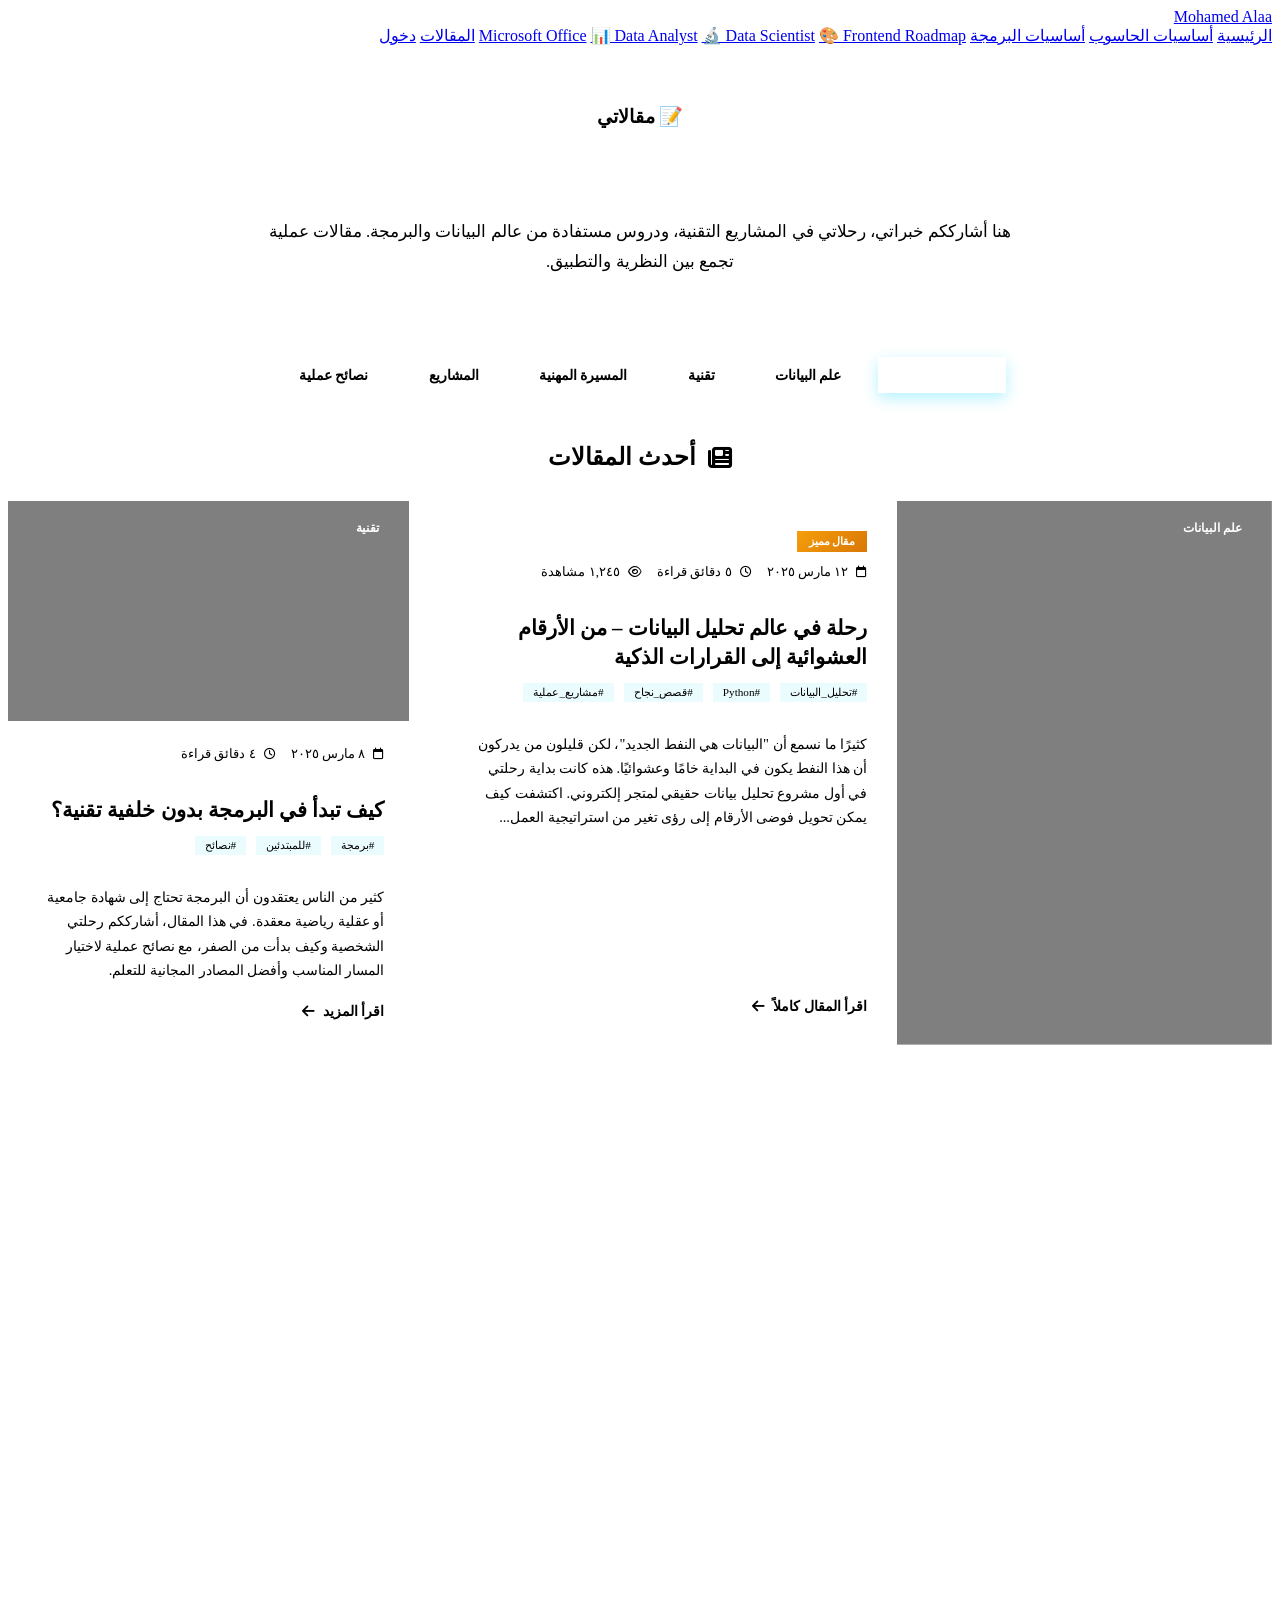
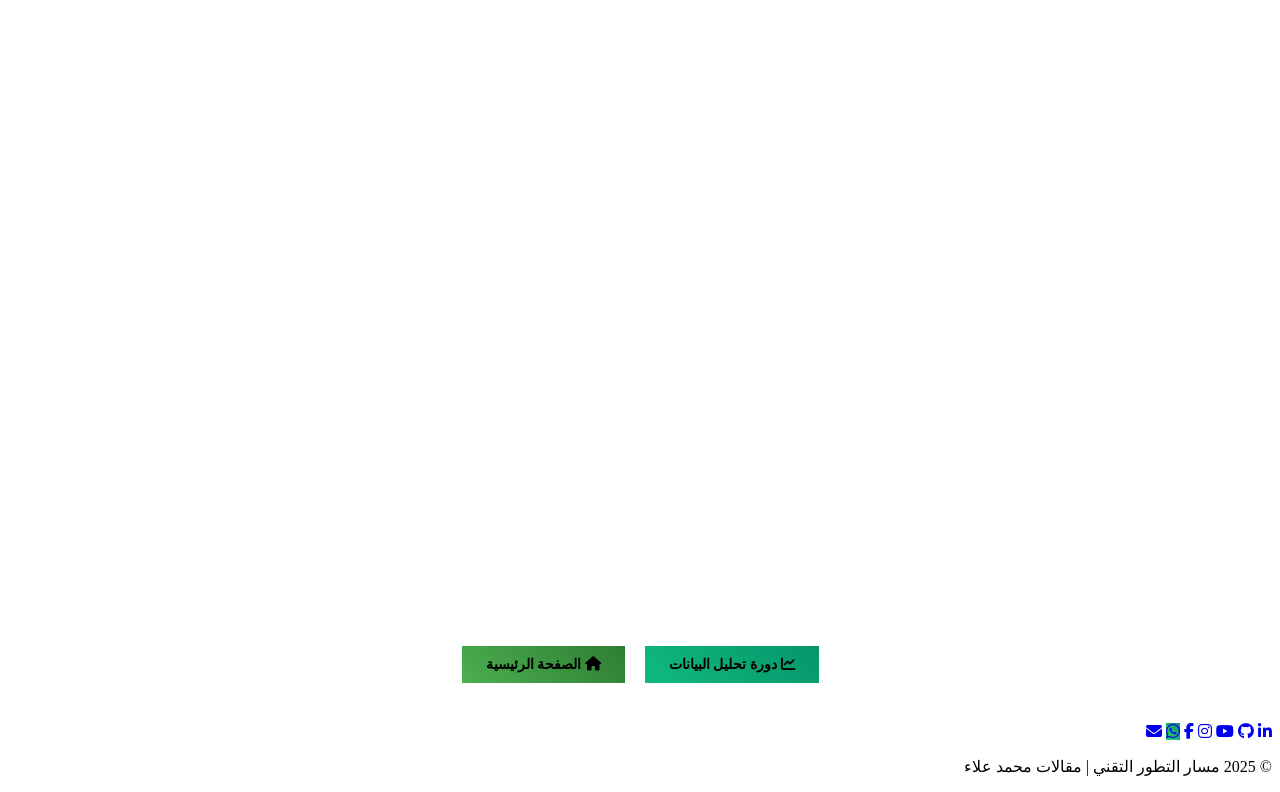
==== blogs.html @ 26d2ffc0 "Add files via upload" ====
<!DOCTYPE html>
<html lang="ar" dir="rtl">
<head>
    <meta charset="UTF-8">
    <meta name="viewport" content="width=device-width, initial-scale=1.0">
    <title>مقالاتي | مسار التطور التقني - محمد علاء</title>
    <link rel="icon" href="icons mohamed.png" type="image/png">
      <link rel="stylesheet" href="global.css">
    <link rel="stylesheet" href="https://cdnjs.cloudflare.com/ajax/libs/font-awesome/6.4.0/css/all.min.css">
    <link rel="stylesheet" href="blogs.css">
    <style>
    </style>
</head>
<body>
    <!-- ===== شريط التنقل الموحد ===== -->
    <nav class="nav-container">
        <div class="nav-content">
            <a href="index.html" class="nav-logo">Mohamed Alaa</a>
            <div class="nav-links">
                <a href="index.html" class="nav-link">الرئيسية</a>
                <a href="Computer_basics.html" class="nav-link">أساسيات الحاسوب</a>
                <a href="programming-basics.html" class="nav-link">أساسيات البرمجة</a>
                <a href="Microsoft_Office.html" class="nav-link">Microsoft Office</a>
                <a href="data-analyst-course.html" class="nav-link">📊 Data Analyst</a>
                <a href="data-scientist-course.html" class="nav-link">🔬 Data Scientist</a>
                <a href="frontend-roadmap.html" class="nav-link">🎨 Frontend Roadmap</a>
                <a href="blogs.html" class="nav-link active">المقالات</a>
                <a href="login.html" class="nav-link">دخول</a>
            </div>
        </div>
    </nav>
    <!-- ===== الحاوية الرئيسية ===== -->
    <div class="container">
        <!-- ===== هيدر الصفحة ===== -->
        <header class="page-header">
            <div class="logo">📝 مقالاتي</div>
            <h1>رحلة في عالم التقنية والبيانات</h1>
            <p class="subtitle">
                هنا أشارككم خبراتي، رحلاتي في المشاريع التقنية، ودروس مستفادة من عالم البيانات والبرمجة.
                مقالات عملية تجمع بين النظرية والتطبيق.
            </p>
        </header>

        <!-- ===== فلتر المقالات ===== -->
        <div class="articles-filter">
            <button class="filter-btn active" data-filter="all">جميع المقالات</button>
            <button class="filter-btn" data-filter="data-science">علم البيانات</button>
            <button class="filter-btn" data-filter="technology">تقنية</button>
            <button class="filter-btn" data-filter="career">المسيرة المهنية</button>
            <button class="filter-btn" data-filter="projects">المشاريع</button>
            <button class="filter-btn" data-filter="tips">نصائح عملية</button>
        </div>

        <!-- ===== قائمة المقالات ===== -->
        <section class="articles-section" id="articles-list">
            <h2 class="section-title">
                <i class="fas fa-newspaper"></i> أحدث المقالات
            </h2>
            
            <div class="articles-grid">
                <!-- المقال 1: مقال مميز -->
                <article class="article-card featured-article" data-category="data-science projects">
                    <div class="article-image" style="background-image: linear-gradient(rgba(0,0,0,0.5), rgba(0,0,0,0.5)), url('https://images.unsplash.com/photo-1551288049-bebda4e38f71?ixlib=rb-1.2.1&auto=format&fit=crop&w=1350&q=80');">
                        <div class="article-category">علم البيانات</div>
                    </div>
                    <div class="featured-content">
                        <span class="featured-badge">مقال مميز</span>
                        <div class="article-meta">
                            <span><i class="far fa-calendar"></i> ١٢ مارس ٢٠٢٥</span>
                            <span><i class="far fa-clock"></i> ٥ دقائق قراءة</span>
                            <span><i class="far fa-eye"></i> ١,٢٤٥ مشاهدة</span>
                        </div>
                        <h3>رحلة في عالم تحليل البيانات – من الأرقام العشوائية إلى القرارات الذكية</h3>
                        <div class="article-tags">
                            <span class="article-tag">#تحليل_البيانات</span>
                            <span class="article-tag">#Python</span>
                            <span class="article-tag">#قصص_نجاح</span>
                            <span class="article-tag">#مشاريع_عملية</span>
                        </div>
                        <p>
                            كثيرًا ما نسمع أن "البيانات هي النفط الجديد"، لكن قليلون من يدركون أن هذا النفط يكون في البداية خامًا وعشوائيًا. هذه كانت بداية رحلتي في أول مشروع تحليل بيانات حقيقي لمتجر إلكتروني. اكتشفت كيف يمكن تحويل فوضى الأرقام إلى رؤى تغير من استراتيجية العمل...
                        </p>
                        <a href="data-scientist-course.html" class="read-more" data-article="data-science">
                            اقرأ المقال كاملاً <i class="fas fa-arrow-left"></i>
                        </a>
                    </div>
                </article>

                <!-- المقال 2 -->
                <article class="article-card" data-category="technology tips">
                    <div class="article-image" style="background-image: linear-gradient(rgba(0,0,0,0.5), rgba(0,0,0,0.5)), url('https://images.unsplash.com/photo-1518709268805-4e9042af2176?ixlib=rb-1.2.1&auto=format&fit=crop&w=1350&q=80');">
                        <div class="article-category">تقنية</div>
                    </div>
                    <div class="article-content">
                        <div class="article-meta">
                            <span><i class="far fa-calendar"></i> ٨ مارس ٢٠٢٥</span>
                            <span><i class="far fa-clock"></i> ٤ دقائق قراءة</span>
                        </div>
                        <h3>كيف تبدأ في البرمجة بدون خلفية تقنية؟</h3>
                        <div class="article-tags">
                            <span class="article-tag">#برمجة</span>
                            <span class="article-tag">#للمبتدئين</span>
                            <span class="article-tag">#نصائح</span>
                        </div>
                        <p>
                            كثير من الناس يعتقدون أن البرمجة تحتاج إلى شهادة جامعية أو عقلية رياضية معقدة. في هذا المقال، أشارككم رحلتي الشخصية وكيف بدأت من الصفر، مع نصائح عملية لاختيار المسار المناسب وأفضل المصادر المجانية للتعلم.
                        </p>
                        <a href="programming-basics.html" class="read-more" data-article="programming">
                            اقرأ المزيد <i class="fas fa-arrow-left"></i>
                        </a>
                    </div>
                </article>

                <!-- المقال 3 -->
                <article class="article-card" data-category="career">
                    <div class="article-image" style="background-image: linear-gradient(rgba(0,0,0,0.5), rgba(0,0,0,0.5)), url('https://images.unsplash.com/photo-1521791136064-7986c2920216?ixlib=rb-1.2.1&auto=format&fit=crop&w=1350&q=80');">
                        <div class="article-category">المسيرة المهنية</div>
                    </div>
                    <div class="article-content">
                        <div class="article-meta">
                            <span><i class="far fa-calendar"></i> ٣ مارس ٢٠٢٥</span>
                            <span><i class="far fa-clock"></i> ٦ دقائق قراءة</span>
                        </div>
                        <h3>أهم ٥ مهارات تقنية مطلوبة في سوق العمل ٢٠٢٥</h3>
                        <div class="article-tags">
                            <span class="article-tag">#سوق_العمل</span>
                            <span class="article-tag">#مهارات</span>
                            <span class="article-tag">#مستقبل_التقنية</span>
                        </div>
                        <p>
                            بناءً على أبحاث سوق العمل وتحليل عروض التوظيف، أقدم لكم أهم المهارات التقنية التي ستكون مطلوبة بشدة في السنوات القادمة، وكيف يمكنك تطويرها بنفسك دون الحاجة إلى دورات مكلفة.
                        </p>
                        <a href="coming-soon.html?course=career" class="read-more" data-article="career">
                            اقرأ المزيد <i class="fas fa-arrow-left"></i>
                        </a>
                    </div>
                </article>

                <!-- المقال 4 -->
                <article class="article-card" data-category="data-science">
                    <div class="article-image" style="background-image: linear-gradient(rgba(0,0,0,0.5), rgba(0,0,0,0.5)), url('https://images.unsplash.com/photo-1551288049-bebda4e38f71?ixlib=rb-1.2.1&auto=format&fit=crop&w=1350&q=80');">
                        <div class="article-category">علم البيانات</div>
                    </div>
                    <div class="article-content">
                        <div class="article-meta">
                            <span><i class="far fa-calendar"></i> ٢٥ فبراير ٢٠٢٥</span>
                            <span><i class="far fa-clock"></i> ٧ دقائق قراءة</span>
                        </div>
                        <h3>Excel vs Python: أيهما تتعلم أولاً لتحليل البيانات؟</h3>
                        <div class="article-tags">
                            <span class="article-tag">#Excel</span>
                            <span class="article-tag">#Python</span>
                            <span class="article-tag">#مقارنة</span>
                        </div>
                        <p>
                            مقارنة مفصلة بين أداتي تحليل البيانات الأشهر، مع إجابات عملية على أسئلة مثل: متى تستخدم Excel ومتى تنتقل إلى Python؟ وما هي مزايا وعيوب كل أداة بالنسبة للمبتدئين والمحترفين؟
                        </p>
                        <a href="data-analyst-course.html" class="read-more" data-article="excel-python">
                            اقرأ المزيد <i class="fas fa-arrow-left"></i>
                        </a>
                    </div>
                </article>

                <!-- المقال 5 -->
                <article class="article-card" data-category="projects">
                    <div class="article-image" style="background-image: linear-gradient(rgba(0,0,0,0.5), rgba(0,0,0,0.5)), url('https://images.unsplash.com/photo-1460925895917-afdab827c52f?ixlib=rb-1.2.1&auto=format&fit=crop&w=1350&q=80');">
                        <div class="article-category">المشاريع</div>
                    </div>
                    <div class="article-content">
                        <div class="article-meta">
                            <span><i class="far fa-calendar"></i> ١٨ فبراير ٢٠٢٥</span>
                            <span><i class="far fa-clock"></i> ٨ دقائق قراءة</span>
                        </div>
                        <h3>كيف بنيت أول موقع لي من الصفر: التحديات والدروس</h3>
                        <div class="article-tags">
                            <span class="article-tag">#تطوير_الويب</span>
                            <span class="article-tag">#HTML_CSS</span>
                            <span class="article-tag">#تجربة_شخصية</span>
                        </div>
                        <p>
                            قصة مفصلة عن رحلة بناء موقع "مسار التطور التقني"، التحديات التي واجهتها، الأخطاء التي ارتكبتها، والدروس القيمة التي تعلمتها والتي يمكن أن تفيد أي شخص يبدأ في مجال تطوير الويب.
                        </p>
                        <a href="Computer_basics.html" class="read-more" data-article="website-project">
                            اقرأ المزيد <i class="fas fa-arrow-left"></i>
                        </a>
                    </div>
                </article>

                <!-- المقال 6 -->
                <article class="article-card" data-category="tips">
                    <div class="article-image" style="background-image: linear-gradient(rgba(0,0,0,0.5), rgba(0,0,0,0.5)), url('https://images.unsplash.com/photo-1542744095-fcf48d80b0fd?ixlib=rb-1.2.1&auto=format&fit=crop&w=1350&q=80');">
                        <div class="article-category">نصائح عملية</div>
                    </div>
                    <div class="article-content">
                        <div class="article-meta">
                            <span><i class="far fa-calendar"></i> ١٠ فبراير ٢٠٢٥</span>
                            <span><i class="far fa-clock"></i> ٣ دقائق قراءة</span>
                        </div>
                        <h3>١٠ أدوات مجانية يحتاجها كل متعلم تقني</h3>
                        <div class="article-tags">
                            <span class="article-tag">#أدوات</span>
                            <span class="article-tag">#مجانية</span>
                            <span class="article-tag">#إنتاجية</span>
                        </div>
                        <p>
                            قائمة بأهم الأدوات المجانية التي استخدمها شخصيًا في عملي اليومي، من أدوات البرمجة إلى أدوات الإنتاجية والتصميم، مع شرح مبسط لكيفية استخدام كل أداة.
                        </p>
                        <a href="coming-soon.html?course=tools" class="read-more" data-article="tools">
                            اقرأ المزيد <i class="fas fa-arrow-left"></i>
                        </a>
                    </div>
                </article>
            </div>
        </section>

        <!-- ===== تفاصيل المقال المختار ===== -->
        <section id="article-details" class="articles-section" style="display: none;">
            <h2 class="section-title">
                <i class="fas fa-file-alt"></i> تفاصيل المقال
            </h2>
            
            <div class="article-detail-content" id="article-content">
                <!-- يتم تحميل محتوى المقال هنا ديناميكياً -->
            </div>
            
            <div style="text-align: center; margin-top: 40px;">
                <button id="back-to-articles" class="filter-btn" style="padding: 12px 30px;">
                    <i class="fas fa-arrow-right"></i> العودة إلى قائمة المقالات
                </button>
            </div>
        </section>

        <!-- ===== روابط التنقل ===== -->
        <div style="display: flex; justify-content: center; gap: 20px; flex-wrap: wrap; margin: 40px 0;">
            <a href="data-analyst-course.html" class="filter-btn" style="text-decoration: none; text-align: center; background: linear-gradient(45deg, #10b981, #059669);">
                <i class="fas fa-chart-line"></i> دورة تحليل البيانات
            </a>
            <a href="index.html" class="filter-btn" style="text-decoration: none; text-align: center; background: linear-gradient(45deg, #4caf50, #2e7d32);">
                <i class="fas fa-home"></i> الصفحة الرئيسية
            </a>
        </div>
    </div>

    <!-- ===== الفوتر ===== -->
    <footer id="contact">
        <div class="social-icons">
            <a href="https://www.linkedin.com/in/mohamed-ala-a-2b333533a" class="social-icon" target="_blank"><i class="fab fa-linkedin-in"></i></a>
            <a href="https://github.com/muham-ed/skills-github-pages" class="social-icon" target="_blank"><i class="fab fa-github"></i></a>
            <a href="https://www.youtube.com/channel/UCS5vFLuP5h1NTgvHiM2oJHQ" class="social-icon" target="_blank"><i class="fab fa-youtube"></i></a>
            <a href="https://www.instagram.com/mohmedalaaaldin/?" class="social-icon" target="_blank"><i class="fab fa-instagram"></i></a>
            <a href="https://www.facebook.com/profile.php?id=61550839582471&locale=ar_AR" class="social-icon" target="_blank"><i class="fab fa-facebook-f"></i></a>
            <a href="https://wa.me/201060828627" class="social-icon" target="_blank" style="background: linear-gradient(45deg, #25D366, #128C7E);"><i class="fab fa-whatsapp"></i></a>
            <a href="mailto:mohamedalaaaldinabotasa@gmail.com" class="social-icon"><i class="fas fa-envelope"></i></a>
        </div>
        <p class="copyright">© 2025 مسار التطور التقني | مقالات محمد علاء</p>
    </footer>

    <!-- ===== جافاسكريبت ===== -->
    <script>
        document.addEventListener('DOMContentLoaded', function() {
            // ===== فلترة المقالات =====
            const filterBtns = document.querySelectorAll('.filter-btn');
            const articleCards = document.querySelectorAll('.article-card');
            
            filterBtns.forEach(btn => {
                btn.addEventListener('click', function() {
                    // إزالة النشاط من جميع الأزرار
                    filterBtns.forEach(b => b.classList.remove('active'));
                    
                    // إضافة النشاط للزر المضغوط
                    this.classList.add('active');
                    
                    const filter = this.getAttribute('data-filter');
                    
                    // عرض/إخفاء المقالات بناءً على الفلتر
                    articleCards.forEach(card => {
                        const categories = card.getAttribute('data-category').split(' ');
                        
                        if (filter === 'all' || categories.some(cat => cat.includes(filter))) {
                            card.style.display = 'flex';
                            setTimeout(() => {
                                card.style.opacity = '1';
                                card.style.transform = 'translateY(0)';
                            }, 10);
                        } else {
                            card.style.opacity = '0';
                            card.style.transform = 'translateY(20px)';
                            setTimeout(() => {
                                card.style.display = 'none';
                            }, 300);
                        }
                    });
                });
            });
            
            // ===== عرض تفاصيل المقال =====
            const readMoreLinks = document.querySelectorAll('.read-more');
            const articlesSection = document.getElementById('articles-list');
            const articleDetailsSection = document.getElementById('article-details');
            const backToArticlesBtn = document.getElementById('back-to-articles');
            const articleContent = document.getElementById('article-content');
            
            // محتوى المقالات
            const articlesData = {
                'data-science': {
                    title: 'رحلة في عالم تحليل البيانات – من الأرقام العشوائية إلى القرارات الذكية',
                    date: '١٢ مارس ٢٠٢٥',
                    readTime: '٥ دقائق قراءة',
                    views: '١,٢٤٥ مشاهدة',
                    category: 'علم البيانات',
                    tags: ['#تحليل_البيانات', '#Python', '#قصص_نجاح', '#مشاريع_عملية'],
                    content: `
                        <div class="article-detail-header">
                            <div>
                                <h2 class="article-detail-title">رحلة في عالم تحليل البيانات – من الأرقام العشوائية إلى القرارات الذكية</h2>
                                <div class="article-detail-meta">
                                    <span><i class="far fa-calendar"></i> ١٢ مارس ٢٠٢٥</span>
                                    <span><i class="far fa-clock"></i> ٥ دقائق قراءة</span>
                                    <span><i class="far fa-eye"></i> ١,٢٤٥ مشاهدة</span>
                                </div>
                            </div>
                            <span class="article-detail-category">علم البيانات</span>
                        </div>
                        
                        <div class="article-detail-body">
                            <h3>📊 من الفوضى إلى النظام: رحلتي في اكتشاف أسرار البيانات</h3>
                            <p>
                                كثيرًا ما نسمع أن "البيانات هي النفط الجديد"، لكن قليلون من يدركون أن هذا النفط يكون في البداية خامًا وعشوائيًا، ينتظر من يحوله إلى وقود للقرارات الذكية. هذه كانت بداية رحلتي في أول مشروع تحليل بيانات حقيقي.
                            </p>
                            <p>
                                واجهت مجموعة بيانات ضخمة عن أنماط التسوق لمتجر إلكتروني - كانت تبدو كفوضى من الأرقام والتواريخ والرموز. لكنني آمنت بأن وراء كل رقم قصة، ووراء كل عمود إحصائي قرار يمكن أن يغير مسار عمل.
                            </p>
                            
                            <h3>🔍 التحليل العملي: خطوة بخطوة</h3>
                            <p>
                                اتبعت منهجية علم البيانات المنظمة:
                            </p>
                            <ul>
                                <li><strong>تنظيف البيانات:</strong> قضيت ساعات في إزالة التناقضات وتصحيح الأخطاء</li>
                                <li><strong>الاستكشاف:</strong> باستخدام Python وJupyter Notebook، بحثت عن العلاقات المخفية</li>
                                <li><strong>التصور:</strong> حولت الأرقام إلى رسوم بيانية تكشف الأنماط</li>
                                <li><strong>الاستخلاص:</strong> اكتشفت رؤى قيمة مثل تأثير توقيت الشراء على قيمة السلة</li>
                            </ul>
                            
                            <div style="margin: 30px 0; padding: 25px; background: linear-gradient(135deg, rgba(67, 97, 238, 0.1), rgba(58, 12, 163, 0.1)); border-radius: 10px; border-right: 4px solid #4361ee;">
                                <h4 style="color: #4cc9f0; margin-bottom: 15px;">💡 اكتشاف رئيسي:</h4>
                                <p style="font-size: 1.2rem; font-style: italic;">
                                    العملاء الذين يشترون في الصباح الباكر ينفقون 30% أكثر من أولئك الذين يشترون في أوقات أخرى!
                                </p>
                            </div>
                            
                            <h3>💡 التحول الحقيقي: من التحليل إلى التطبيق</h3>
                            <p>
                                لم يكن الإنجاز في التحليل التقني فقط، بل في تحويل البصائر إلى قرارات:
                            </p>
                            <div style="display: grid; grid-template-columns: repeat(auto-fit, minmax(250px, 1fr)); gap: 20px; margin: 20px 0;">
                                <div style="background: rgba(255,255,255,0.05); padding: 20px; border-radius: 10px;">
                                    <h4>🕒 تحسين التوقيت</h4>
                                    <p>تغيير ساعات العروض لتصبح في الصباح الباكر</p>
                                </div>
                                <div style="background: rgba(255,255,255,0.05); padding: 20px; border-radius: 10px;">
                                    <h4>🎁 تحسين العروض</h4>
                                    <p>تجميع المنتجات التي تُشترى معًا في عروض مشتركة</p>
                                </div>
                                <div style="background: rgba(255,255,255,0.05); padding: 20px; border-radius: 10px;">
                                    <h4>👥 تخصيص الخدمات</h4>
                                    <p>تصميم برامج ولاء مخصصة لفئات معينة من العملاء</p>
                                </div>
                            </div>
                            
                            <h3>🎯 الدرس المستفاد</h3>
                            <p>
                                هذا المشروع علمني أن مهارة تحليل البيانات ليست مجرد برمجة أو إحصاء، بل هي <strong>فن تحويل الفوضى إلى نظام، والأرقام إلى قصص، والمعلومات إلى حكمة</strong>. إنها الجسر الذي يربط بين عالم البيانات الصماء وعالم القرارات الذكية.
                            </p>
                        </div>
                    `
                },
                
                'programming': {
                    title: 'كيف تبدأ في البرمجة بدون خلفية تقنية؟',
                    date: '٨ مارس ٢٠٢٥',
                    readTime: '٤ دقائق قراءة',
                    category: 'تقنية',
                    tags: ['#برمجة', '#للمبتدئين', '#نصائح'],
                    content: `
                        <div class="article-detail-header">
                            <div>
                                <h2 class="article-detail-title">كيف تبدأ في البرمجة بدون خلفية تقنية؟</h2>
                                <div class="article-detail-meta">
                                    <span><i class="far fa-calendar"></i> ٨ مارس ٢٠٢٥</span>
                                    <span><i class="far fa-clock"></i> ٤ دقائق قراءة</span>
                                </div>
                            </div>
                            <span class="article-detail-category">تقنية</span>
                        </div>
                        
                        <div class="article-detail-body">
                            <p>كنت مثلك تماماً، أظن أن البرمجة تحتاج إلى عقل رياضي معقد أو شهادة جامعية في علوم الحاسوب. لكن الحقيقة مختلفة تماماً!</p>
                            
                            <h3>🚀 رحلتي الشخصية</h3>
                            <p>بدأت رحلتي في البرمجة من الصفر المطلق. لم أكن أعرف شيئاً عن الأكواد أو الخوارزميات. كل ما كان لدي هو فضول شديد ورغبة في تعلم شيء جديد.</p>
                            
                            <h3>📚 الخطوات العملية للبداية</h3>
                            <ol>
                                <li><strong>اختر لغة برمجة سهلة:</strong> أنصح دائماً بـPython كبداية، لأنها بسيطة وقريبة من اللغة الإنجليزية.</li>
                                <li><strong>ابدأ بمشاريع صغيرة:</strong> لا تحاول بناء تطبيق كامل من اليوم الأول. ابدأ ببرنامج بسيط مثل آلة حاسبة.</li>
                                <li><strong>استخدم المصادر المجانية:</strong> هناك كنوز مجانية على YouTube ومواقع مثل freeCodeCamp.</li>
                                <li><strong>مارس يومياً:</strong> حتى لو لمدة 30 دقيقة فقط، الممارسة اليومية هي سر التقدم.</li>
                                <li><strong>لا تخاف من الأخطاء:</strong> الأخطاء جزء من التعلم، كل مبرمج محترف كان يوماً ما مبتدئاً يرتكب أخطاء.</li>
                            </ol>
                            
                            <h3>💡 نصائح ذهبية للمبتدئين</h3>
                            <ul>
                                <li>لا تقارن نفسك بالمبرمجين المحترفين</li>
                                <li>ركز على تعلم أساسيات البرمجة قبل التعمق في التقنيات المتقدمة</li>
                                <li>انضم لمجتمعات المبرمجين على Discord أو Reddit</li>
                                <li>حاول أن تعيد كتابة الأكواد التي تراها بدلاً من نسخها فقط</li>
                            </ul>
                            
                            <p>تذكر: كل مبرمج عظيم بدأ من حيث أنت الآن. المهم هو البداية والاستمرار.</p>
                        </div>
                    `
                },
                
                'career': {
                    title: 'أهم ٥ مهارات تقنية مطلوبة في سوق العمل ٢٠٢٥',
                    date: '٣ مارس ٢٠٢٥',
                    readTime: '٦ دقائق قراءة',
                    category: 'المسيرة المهنية',
                    tags: ['#سوق_العمل', '#مهارات', '#مستقبل_التقنية'],
                    content: `
                        <div class="article-detail-header">
                            <div>
                                <h2 class="article-detail-title">أهم ٥ مهارات تقنية مطلوبة في سوق العمل ٢٠٢٥</h2>
                                <div class="article-detail-meta">
                                    <span><i class="far fa-calendar"></i> ٣ مارس ٢٠٢٥</span>
                                    <span><i class="far fa-clock"></i> ٦ دقائق قراءة</span>
                                </div>
                            </div>
                            <span class="article-detail-category">المسيرة المهنية</span>
                        </div>
                        
                        <div class="article-detail-body">
                            <p>بناءً على أبحاث سوق العمل وتحليل المئات من عروض التوظيف، إليك أهم المهارات التقنية التي ستكون مطلوبة بشدة في السنوات القادمة:</p>
                            
                            <h3>1. تحليل البيانات (Data Analysis)</h3>
                            <p>لم تعد الشركات تبحث فقط عن أشخاص يجيدون جمع البيانات، بل عن من يستطيع تحويل هذه البيانات إلى رؤى قابلة للتنفيذ. المهارات المطلوبة:</p>
                            <ul>
                                <li>إجادة Excel المتقدم (Pivot Tables, Power Query)</li>
                                <li>المعرفة الأساسية بـPython أو R</li>
                                <li>أدوات التصور مثل Power BI أو Tableau</li>
                            </ul>
                            
                            <h3>2. الذكاء الاصطناعي وتعلم الآلة</h3>
                            <p>أصبح الذكاء الاصطناعي جزءاً أساسياً من كل الصناعات. حتى لو لم تكن متخصصاً، المعرفة الأساسية أصبحت ضرورية.</p>
                            
                            <h3>3. الأمن السيبراني</h3>
                            <p>مع زيادة الهجمات الإلكترونية، أصبحت حماية البيانات أولوية قصوى للشركات.</p>
                            
                            <h3>4. تطوير تطبيقات الويب والجوال</h3>
                            <p>لا تزال مهارات التطوير مطلوبة بشدة، خاصة مع انتشار تطبيقات SaaS.</p>
                            
                            <h3>5. إدارة المشاريع التقنية (Agile & Scrum)</h3>
                            <p>القدرة على إدارة المشاريع التقنية أصبحت مهارة مطلوبة حتى للمطورين أنفسهم.</p>
                            
                            <h3>🎯 كيف تطور هذه المهارات مجاناً؟</h3>
                            <p>لا تحتاج إلى دورات مكلفة، كل هذه المهارات يمكن تعلمها مجاناً من خلال:</p>
                            <ul>
                                <li>دورات Google المجانية على Coursera</li>
                                <li>قنوات YouTube المتخصصة</li>
                                <li>منصات مثل freeCodeCamp وCodecademy</li>
                                <li>المشاريع العملية والتطوع في مشاريع مفتوحة المصدر</li>
                            </ul>
                        </div>
                    `
                },
                
                'excel-python': {
                    title: 'Excel vs Python: أيهما تتعلم أولاً لتحليل البيانات؟',
                    date: '٢٥ فبراير ٢٠٢٥',
                    readTime: '٧ دقائق قراءة',
                    category: 'علم البيانات',
                    tags: ['#Excel', '#Python', '#مقارنة'],
                    content: `
                        <div class="article-detail-header">
                            <div>
                                <h2 class="article-detail-title">Excel vs Python: أيهما تتعلم أولاً لتحليل البيانات؟</h2>
                                <div class="article-detail-meta">
                                    <span><i class="far fa-calendar"></i> ٢٥ فبراير ٢٠٢٥</span>
                                    <span><i class="far fa-clock"></i> ٧ دقائق قراءة</span>
                                </div>
                            </div>
                            <span class="article-detail-category">علم البيانات</span>
                        </div>
                        
                        <div class="article-detail-body">
                            <p>هذا السؤال من أكثر الأسئلة التي تصلني: هل أبدأ بـExcel أم أتخطاه وأذهب مباشرة إلى Python؟</p>
                            
                            <h3>📊 متى تستخدم Excel؟</h3>
                            <p>Excel مثالي عندما:</p>
                            <ul>
                                <li>بياناتك صغيرة إلى متوسطة الحجم (أقل من مليون صف)</li>
                                <li>تحتاج إلى نتائج سريعة وتصورات فورية</li>
                                <li>تعمل في بيئة عمل تستخدم Excel كأداة أساسية</li>
                                <li>لا تحتاج إلى أتمتة مهام متكررة معقدة</li>
                            </ul>
                            
                            <h3>🐍 متى تنتقل إلى Python؟</h3>
                            <p>Python تصبح ضرورية عندما:</p>
                            <ul>
                                <li>بياناتك كبيرة جداً (ملايين الصفوف)</li>
                                <li>تحتاج إلى أتمتة عمليات متكررة</li>
                                <li>تريد بناء نماذج تعلم آلي متقدمة</li>
                                <li>تعمل مع بيانات غير منظمة (نصوص، صور، إلخ)</li>
                            </ul>
                            
                            <h3>🚀 توصيتي الشخصية</h3>
                            <p>ابدأ بـExcel حتى تتقن:</p>
                            <ol>
                                <li>الصيغ الأساسية والمتقدمة</li>
                                <li>Pivot Tables وPower Query</li>
                                <li>تصور البيانات باستخدام Charts</li>
                            </ol>
                            
                            <p>ثم انتقل إلى Python لـ:</p>
                            <ol>
                                <li>أتمتة التقارير اليومية</li>
                                <li>تحليل البيانات الضخمة</li>
                                <li>بناء نماذج تنبؤية</li>
                            </ol>
                            
                            <p>تذكر: Excel وPython ليسا بديلين عن بعضهما، بل مكملين. المحلل المحترف يجيد استخدام كليهما حسب المهمة.</p>
                        </div>
                    `
                },
                
                'website-project': {
                    title: 'كيف بنيت أول موقع لي من الصفر: التحديات والدروس',
                    date: '١٨ فبراير ٢٠٢٥',
                    readTime: '٨ دقائق قراءة',
                    category: 'المشاريع',
                    tags: ['#تطوير_الويب', '#HTML_CSS', '#تجربة_شخصية'],
                    content: `
                        <div class="article-detail-header">
                            <div>
                                <h2 class="article-detail-title">كيف بنيت أول موقع لي من الصفر: التحديات والدروس</h2>
                                <div class="article-detail-meta">
                                    <span><i class="far fa-calendar"></i> ١٨ فبراير ٢٠٢٥</span>
                                    <span><i class="far fa-clock"></i> ٨ دقائق قراءة</span>
                                </div>
                            </div>
                            <span class="article-detail-category">المشاريع</span>
                        </div>
                        
                        <div class="article-detail-body">
                            <p>قبل عام، لم أكن أعرف شيئاً عن تطوير الويب. اليوم، لدي موقع متكامل (مسار التطور التقني) بنيته من الصفر. هذه قصة الرحلة:</p>
                            
                            <h3>🎯 لماذا قررت بناء موقع؟</h3>
                            <p>كنت أريد مكاناً أشارك فيه معرفتي مع الآخرين، وأمارس ما أتعلمه بشكل عملي. لم أجد طريقة أفضل من بناء موقعي الخاص.</p>
                            
                            <h3>🚧 التحديات التي واجهتها</h3>
                            <ol>
                                <li><strong>الارتباك في البداية:</strong> كنت أعرف HTML وCSS نظرياً، لكن تطبيقها كان تحدياً مختلفاً.</li>
                                <li><strong>التصميم المتجاوب:</strong> جعل الموقع يعمل بشكل جيد على جميع الشاشات كان أصعب مما توقعت.</li>
                                <li><strong>التنظيم:</strong> مع زيادة صفحات الموقع، أصبح تنظيم الملفات والأكواد فوضوي.</li>
                                <li><strong>الأداء:</strong> كيف أجعل الموقع سريعاً مع كل هذه الصور والتأثيرات؟</li>
                            </ol>
                            
                            <h3>💡 الدروس المستفادة</h3>
                            <ul>
                                <li><strong>ابدأ بسيطاً:</strong> لا تحاول بناء موقع كامل من اليوم الأول.</li>
                                <li><strong>تعلم أثناء العمل:</strong> أفضل طريقة للتعلم هي حل مشاكل حقيقية.</li>
                                <li><strong>استخدم GitHub:</strong> حفظ نسخ احتياطية من المشروع أنقذني مرات عديدة.</li>
                                <li><strong>اطلب المساعدة:</strong> مجتمعات المطورين على Discord كانت كنزاً.</li>
                                <li><strong>اختبر باستمرار:</strong> اختبر موقعك على أجهزة مختلفة قبل النشر.</li>
                            </ul>
                            
                            <h3>🎉 النتيجة</h3>
                            <p>بعد 3 أشهر من العمل (بمعدل ساعة يومياً)، كان لدي موقع يعمل بكفاءة. الأهم من ذلك، أنني اكتسبت ثقة في قدراتي كمطور ويب.</p>
                            
                            <p>إذا كنت تفكر في بناء موقعك الخاص، نصيحتي: <strong>ابدأ الآن</strong>. لن يكون مثالي، لكنك ستتعلم أكثر مما تتخيل.</p>
                        </div>
                    `
                },
                
                'tools': {
                    title: '١٠ أدوات مجانية يحتاجها كل متعلم تقني',
                    date: '١٠ فبراير ٢٠٢٥',
                    readTime: '٣ دقائق قراءة',
                    category: 'نصائح عملية',
                    tags: ['#أدوات', '#مجانية', '#إنتاجية'],
                    content: `
                        <div class="article-detail-header">
                            <div>
                                <h2 class="article-detail-title">١٠ أدوات مجانية يحتاجها كل متعلم تقني</h2>
                                <div class="article-detail-meta">
                                    <span><i class="far fa-calendar"></i> ١٠ فبراير ٢٠٢٥</span>
                                    <span><i class="far fa-clock"></i> ٣ دقائق قراءة</span>
                                </div>
                            </div>
                            <span class="article-detail-category">نصائح عملية</span>
                        </div>
                        
                        <div class="article-detail-body">
                            <p>هذه الأدوات المجانية ساعدتني شخصياً في رحلتي التعليمية، وأستخدمها يومياً:</p>
                            
                            <h3>1. Visual Studio Code</h3>
                            <p>محرر الأكواد الأقوى والأكثر مرونة. يحتوي على آلاف الإضافات المجانية.</p>
                            
                            <h3>2. GitHub</h3>
                            <p>ليس فقط لحفظ الأكواد، بل للمشاركة والتعلم من مشاريع الآخرين.</p>
                            
                            <h3>3. Canva</h3>
                            <p>لتصميم صور المنشورات والعروض التقديمية بدون خبرة في التصميم.</p>
                            
                            <h3>4. Notion</h3>
                            <p>لتنظيم الملاحظات والمشاريع والمهام. بديل ممتاز للدفاتر الورقية.</p>
                            
                            <h3>5. OBS Studio</h3>
                            <p>لتسجيل الشاشة وإنشاء محتوى فيديو تعليمي.</p>
                            
                            <h3>6. Google Colab</h3>
                            <p>لتشغيل كود Python في السحابة بدون تثبيت أي شيء على جهازك.</p>
                            
                            <h3>7. Figma</h3>
                            <p>لتصميم واجهات المواقع والتطبيقات (يحتوي على نسخة مجانية ممتازة).</p>
                            
                            <h3>8. Postman</h3>
                            <p>لاختبار APIs والتعرف على كيفية عمل تطبيقات الويب.</p>
                            
                            <h3>9. draw.io</h3>
                            <p>لرسم المخططات الانسيابية والهندسية.</p>
                            
                            <h3>10. ChatGPT</h3>
                            <p>ليس فقط للردود النصية، بل لشرح المفاهيم التقنية وإصلاح الأخطاء.</p>
                            
                            <h3>💡 كيف تستفيد من هذه الأدوات؟</h3>
                            <p>لا تحاول تعلم كل الأدوات مرة واحدة. اختر أداة واحدة، استخدمها لمدة أسبوع، ثم انتقل إلى التالية. الأهم هو كيفية دمج هذه الأدوات في سير عملك اليومي.</p>
                        </div>
                    `
                }
            };
            
            readMoreLinks.forEach(link => {
                link.addEventListener('click', function(e) {
                    e.preventDefault();
                    
                    const articleId = this.getAttribute('data-article');
                    
                    if (articleId && articlesData[articleId]) {
                        // إخفاء قائمة المقالات وإظهار تفاصيل المقال
                        articlesSection.style.display = 'none';
                        articleDetailsSection.style.display = 'block';
                        
                        // تحميل محتوى المقال
                        const article = articlesData[articleId];
                        articleContent.innerHTML = article.content;
                        
                        // التمرير إلى أعلى الصفحة
                        window.scrollTo({
                            top: 0,
                            behavior: 'smooth'
                        });
                    } else {
                        // إذا لم يكن هناك محتوى
                        articlesSection.style.display = 'none';
                        articleDetailsSection.style.display = 'block';
                        articleContent.innerHTML = `
                            <div style="text-align: center; padding: 50px;">
                                <h2 style="color: #4cc9f0; margin-bottom: 20px;">المقال قيد الإعداد</h2>
                                <p style="color: #e0e1dd; line-height: 1.8; margin-bottom: 20px;">
                                    نحن نعمل على إعداد المحتوى الكامل لهذا المقال، يرجى زيارة الموقع لاحقاً.
                                </p>
                                <button onclick="goBackToList()" class="filter-btn" style="margin-top: 20px;">
                                    <i class="fas fa-arrow-right"></i> العودة إلى القائمة
                                </button>
                            </div>
                        `;
                        
                        window.scrollTo({
                            top: 0,
                            behavior: 'smooth'
                        });
                    }
                });
            });
            
            // العودة إلى قائمة المقالات
            backToArticlesBtn.addEventListener('click', function() {
                articlesSection.style.display = 'block';
                articleDetailsSection.style.display = 'none';
                
                // التمرير إلى قسم المقالات
                window.scrollTo({
                    top: articlesSection.offsetTop - 80,
                    behavior: 'smooth'
                });
            });
            
            // دالة للعودة للقائمة (للمحتوى الافتراضي)
            window.goBackToList = function() {
                articlesSection.style.display = 'block';
                articleDetailsSection.style.display = 'none';
                
                window.scrollTo({
                    top: articlesSection.offsetTop - 80,
                    behavior: 'smooth'
                });
            };
            
            // تأثيرات الظهور عند التمرير
            const observerOptions = {
                threshold: 0.1,
                rootMargin: '0px 0px -50px 0px'
            };
            
            const observer = new IntersectionObserver((entries) => {
                entries.forEach(entry => {
                    if (entry.isIntersecting) {
                        entry.target.style.opacity = '1';
                        entry.target.style.transform = 'translateY(0)';
                    }
                });
            }, observerOptions);
            
            // تطبيق التأثيرات على البطاقات
            articleCards.forEach(card => {
                observer.observe(card);
            });
        });
        
        // دالة لمشاركة المقال
        function shareArticle(platform) {
            const url = window.location.href;
            const title = document.title;
            const text = 'اقرأ هذا المقال المميز على موقع مسار التطور التقني';
            
            let shareUrl = '';
            
            switch(platform) {
                case 'twitter':
                    shareUrl = `https://twitter.com/intent/tweet?text=${encodeURIComponent(text)}&url=${encodeURIComponent(url)}`;
                    break;
                case 'facebook':
                    shareUrl = `https://www.facebook.com/sharer/sharer.php?u=${encodeURIComponent(url)}`;
                    break;
                case 'linkedin':
                    shareUrl = `https://www.linkedin.com/sharing/share-offsite/?url=${encodeURIComponent(url)}`;
                    break;
                case 'whatsapp':
                    shareUrl = `https://wa.me/?text=${encodeURIComponent(text + ' ' + url)}`;
                    break;
            }
            // ===== إغلاق الدوال الناقصة في blogs.html =====

            };
        
        
        // ===== إضافة تأثيرات الظهور =====
        const observerOptions = {
            threshold: 0.1,
            rootMargin: '0px 0px -50px 0px'
        };
        
        const observer = new IntersectionObserver((entries) => {
            entries.forEach(entry => {
                if (entry.isIntersecting) {
                    entry.target.style.opacity = '1';
                    entry.target.style.transform = 'translateY(0)';
                }
            });
        }, observerOptions);
        
        document.querySelectorAll('.article-card').forEach(card => {
            card.style.opacity = '0';
            card.style.transform = 'translateY(20px)';
            card.style.transition = 'opacity 0.6s ease, transform 0.6s ease';
            observer.observe(card);
        });
        
        // ===== زر العودة للأعلى =====
        const backBtn = document.createElement('button');
        backBtn.innerHTML = '<i class="fas fa-arrow-up"></i>';
        backBtn.className = 'back-to-top';
        backBtn.onclick = () => window.scrollTo({ top: 0, behavior: 'smooth' });
        document.body.appendChild(backBtn);
        
        window.addEventListener('scroll', () => {
            backBtn.style.display = window.scrollY > 300 ? 'flex' : 'none';
        });
        
        console.log('تم تحميل صفحة المقالات بنجاح');
    ;
</script>
</body>
</html>
---- blogs.css ----
/* ============================================
   blogs.css - أنماط صفحة المقالات
   متوافق مع التصميم العام لـ global.css
   ============================================ */

/* ===== Page Header ===== */
.page-header {
    text-align: center;
    padding: 60px 20px 40px;
    margin-bottom: 40px;
    background: var(--gradient-card);
    border-radius: var(--radius-xl);
    border: 1px solid var(--border-subtle);
}

.page-header .logo {
    font-size: 1.2rem;
    color: var(--accent-primary);
    margin-bottom: 15px;
    font-weight: 600;
}

.page-header h1 {
    font-size: clamp(1.8rem, 5vw, 2.5rem);
    font-weight: 800;
    background: var(--gradient-main);
    -webkit-background-clip: text;
    background-clip: text;
    color: transparent;
    margin-bottom: 15px;
}

.page-header .subtitle {
    max-width: 750px;
    margin: 0 auto;
    color: var(--text-secondary);
    font-size: 1.05rem;
    line-height: 1.8;
}

/* ===== Articles Filter ===== */
.articles-filter {
    display: flex;
    justify-content: center;
    flex-wrap: wrap;
    gap: 12px;
    margin-bottom: 50px;
}

.filter-btn {
    background: rgba(255, 255, 255, 0.03);
    border: 1px solid var(--border-subtle);
    padding: 10px 24px;
    border-radius: var(--radius-pill);
    cursor: pointer;
    transition: var(--transition);
    font-weight: 600;
    font-size: 0.9rem;
    color: var(--text-secondary);
}

.filter-btn:hover {
    background: var(--gradient-main);
    color: white;
    border-color: transparent;
    transform: translateY(-2px);
}

.filter-btn.active {
    background: var(--gradient-main);
    color: white;
    border-color: transparent;
    box-shadow: 0 5px 15px rgba(0, 212, 255, 0.3);
}

/* ===== Articles Section ===== */
.articles-section {
    margin-bottom: 50px;
}

.articles-section .section-title {
    margin-bottom: 30px;
    display: flex;
    align-items: center;
    justify-content: center;
    gap: 12px;
}

.articles-section .section-title i {
    color: var(--accent-primary);
}

/* ===== Articles Grid ===== */
.articles-grid {
    display: grid;
    grid-template-columns: repeat(auto-fill, minmax(380px, 1fr));
    gap: 30px;
}

/* ===== Article Card ===== */
.article-card {
    background: var(--bg-card);
    border-radius: var(--radius-xl);
    overflow: hidden;
    transition: var(--transition);
    border: 1px solid var(--border-subtle);
    backdrop-filter: blur(20px);
    display: flex;
    flex-direction: column;
    opacity: 1;
    transform: translateY(0);
}

.article-card:hover {
    transform: translateY(-8px);
    border-color: var(--border-glow);
    box-shadow: var(--shadow-glow);
}

/* Featured Article */
.article-card.featured-article {
    grid-column: span 2;
    display: flex;
    flex-direction: row;
}

.article-card.featured-article .article-image {
    width: 45%;
    height: auto;
    min-height: 320px;
}

.article-card.featured-article .featured-content {
    flex: 1;
    padding: 30px;
    display: flex;
    flex-direction: column;
}

/* Article Image */
.article-image {
    background-size: cover;
    background-position: center;
    background-repeat: no-repeat;
    height: 220px;
    position: relative;
    transition: transform 0.5s ease;
}

.article-card:hover .article-image {
    transform: scale(1.02);
}

.article-category {
    position: absolute;
    top: 15px;
    right: 15px;
    background: var(--gradient-main);
    color: white;
    padding: 5px 15px;
    border-radius: var(--radius-pill);
    font-size: 0.75rem;
    font-weight: 600;
    z-index: 1;
}

/* Article Content */
.article-content,
.featured-content {
    padding: 25px;
    flex: 1;
    display: flex;
    flex-direction: column;
}

/* Featured Badge */
.featured-badge {
    display: inline-block;
    background: linear-gradient(135deg, #f59e0b, #d97706);
    color: white;
    padding: 4px 12px;
    border-radius: var(--radius-pill);
    font-size: 0.7rem;
    font-weight: 600;
    margin-bottom: 12px;
    align-self: flex-start;
}

/* Article Meta */
.article-meta {
    display: flex;
    gap: 15px;
    flex-wrap: wrap;
    margin-bottom: 12px;
    font-size: 0.8rem;
    color: var(--text-muted);
}

.article-meta i {
    margin-left: 5px;
    font-size: 0.75rem;
}

/* Article Title */
.article-content h3,
.featured-content h3 {
    font-size: 1.3rem;
    font-weight: 700;
    margin-bottom: 12px;
    line-height: 1.4;
    transition: var(--transition-fast);
}

.article-card:hover .article-content h3,
.article-card:hover .featured-content h3 {
    color: var(--accent-primary);
}

/* Article Tags */
.article-tags {
    display: flex;
    gap: 10px;
    flex-wrap: wrap;
    margin-bottom: 15px;
}

.article-tag {
    background: rgba(0, 212, 255, 0.08);
    color: var(--accent-primary);
    padding: 3px 10px;
    border-radius: var(--radius-pill);
    font-size: 0.7rem;
    font-weight: 500;
    transition: var(--transition-fast);
}

.article-tag:hover {
    background: var(--accent-primary);
    color: var(--bg-deep);
}

/* Article Description */
.article-content p,
.featured-content p {
    color: var(--text-secondary);
    font-size: 0.9rem;
    line-height: 1.7;
    margin-bottom: 20px;
    flex: 1;
}

/* Read More Button */
.read-more {
    display: inline-flex;
    align-items: center;
    gap: 8px;
    color: var(--accent-primary);
    text-decoration: none;
    font-weight: 600;
    font-size: 0.9rem;
    transition: var(--transition);
    margin-top: auto;
}

.read-more i {
    transition: var(--transition-fast);
}

.read-more:hover {
    color: white;
    gap: 12px;
}

.read-more:hover i {
    transform: translateX(-5px);
}

/* ===== Article Detail Page ===== */
.article-detail-content {
    background: var(--bg-card);
    border-radius: var(--radius-xl);
    border: 1px solid var(--border-subtle);
    overflow: hidden;
    backdrop-filter: blur(20px);
}

.article-detail-header {
    background: linear-gradient(135deg, rgba(0, 212, 255, 0.1), rgba(124, 58, 237, 0.05));
    padding: 35px;
    border-bottom: 1px solid var(--border-subtle);
    display: flex;
    justify-content: space-between;
    align-items: flex-start;
    flex-wrap: wrap;
    gap: 20px;
}

.article-detail-title {
    font-size: clamp(1.5rem, 4vw, 2rem);
    font-weight: 800;
    margin-bottom: 15px;
    line-height: 1.3;
}

.article-detail-meta {
    display: flex;
    gap: 20px;
    flex-wrap: wrap;
    font-size: 0.85rem;
    color: var(--text-muted);
}

.article-detail-meta i {
    margin-left: 6px;
}

.article-detail-category {
    background: var(--gradient-main);
    color: white;
    padding: 6px 18px;
    border-radius: var(--radius-pill);
    font-size: 0.8rem;
    font-weight: 600;
    white-space: nowrap;
}

.article-detail-body {
    padding: 40px;
}

.article-detail-body h3 {
    font-size: 1.4rem;
    font-weight: 700;
    margin: 30px 0 15px;
    color: var(--accent-primary);
}

.article-detail-body h3:first-of-type {
    margin-top: 0;
}

.article-detail-body h4 {
    font-size: 1.1rem;
    font-weight: 600;
    margin: 20px 0 10px;
}

.article-detail-body p {
    margin-bottom: 20px;
    line-height: 1.8;
}

.article-detail-body ul,
.article-detail-body ol {
    margin: 20px 0;
    padding-right: 25px;
}

.article-detail-body li {
    margin-bottom: 10px;
    line-height: 1.7;
    color: var(--text-secondary);
}

.article-detail-body li strong {
    color: var(--accent-primary);
}

.article-detail-body blockquote {
    background: rgba(0, 212, 255, 0.05);
    border-right: 4px solid var(--accent-primary);
    padding: 20px 25px;
    margin: 25px 0;
    border-radius: var(--radius-md);
    font-style: italic;
}

/* ===== Back to Articles Button ===== */
#back-to-articles {
    cursor: pointer;
    transition: var(--transition);
}

#back-to-articles:hover {
    transform: translateX(5px);
}

/* ===== No Results Message ===== */
.no-results {
    text-align: center;
    padding: 60px 20px;
    background: var(--bg-card);
    border-radius: var(--radius-xl);
    border: 1px solid var(--border-subtle);
}

.no-results i {
    font-size: 3rem;
    color: var(--text-muted);
    margin-bottom: 20px;
}

.no-results h3 {
    margin-bottom: 10px;
}

.no-results p {
    color: var(--text-muted);
}

/* ===== Loading Animation ===== */
.loading-spinner {
    display: flex;
    justify-content: center;
    align-items: center;
    min-height: 300px;
}

.loading-spinner i {
    font-size: 2.5rem;
    color: var(--accent-primary);
    animation: spin 1s linear infinite;
}

@keyframes spin {
    from { transform: rotate(0deg); }
    to { transform: rotate(360deg); }
}

/* ===== Share Buttons ===== */
.article-share {
    display: flex;
    gap: 12px;
    flex-wrap: wrap;
    margin: 30px 0;
    padding-top: 20px;
    border-top: 1px solid var(--border-subtle);
}

.share-btn {
    width: 40px;
    height: 40px;
    border-radius: 50%;
    display: flex;
    align-items: center;
    justify-content: center;
    background: rgba(255, 255, 255, 0.05);
    color: var(--text-secondary);
    text-decoration: none;
    transition: var(--transition);
    cursor: pointer;
    border: none;
}

.share-btn:hover {
    transform: translateY(-3px);
}

.share-btn.twitter:hover { background: #1DA1F2; color: white; }
.share-btn.facebook:hover { background: #1877F2; color: white; }
.share-btn.linkedin:hover { background: #0077B5; color: white; }
.share-btn.whatsapp:hover { background: #25D366; color: white; }

/* ===== Related Articles ===== */
.related-articles {
    margin-top: 50px;
}

.related-articles h3 {
    font-size: 1.3rem;
    margin-bottom: 25px;
    text-align: center;
}

.related-grid {
    display: grid;
    grid-template-columns: repeat(auto-fill, minmax(280px, 1fr));
    gap: 25px;
}

.related-card {
    background: rgba(255, 255, 255, 0.03);
    border-radius: var(--radius-lg);
    padding: 20px;
    border: 1px solid var(--border-subtle);
    transition: var(--transition);
    text-decoration: none;
    display: block;
}

.related-card:hover {
    transform: translateY(-5px);
    border-color: var(--border-glow);
    background: var(--bg-card-hover);
}

.related-card h4 {
    font-size: 1rem;
    margin-bottom: 8px;
    color: var(--text-primary);
}

.related-card p {
    font-size: 0.8rem;
    color: var(--text-muted);
}

/* ===== Responsive Design ===== */

/* Tablet (768px - 991px) */
@media (max-width: 991px) {
    .articles-grid {
        grid-template-columns: repeat(auto-fill, minmax(320px, 1fr));
        gap: 25px;
    }
    
    .article-card.featured-article {
        grid-column: span 1;
        flex-direction: column;
    }
    
    .article-card.featured-article .article-image {
        width: 100%;
        height: 220px;
    }
    
    .article-detail-header {
        flex-direction: column;
    }
    
    .article-detail-category {
        align-self: flex-start;
    }
    
    .article-detail-body {
        padding: 30px 25px;
    }
}

/* Mobile Large (576px - 767px) */
@media (max-width: 767px) {
    .page-header {
        padding: 40px 15px 30px;
    }
    
    .articles-filter {
        gap: 8px;
    }
    
    .filter-btn {
        padding: 7px 16px;
        font-size: 0.8rem;
    }
    
    .articles-grid {
        grid-template-columns: 1fr;
        gap: 20px;
    }
    
    .article-image {
        height: 180px;
    }
    
    .article-content,
    .featured-content {
        padding: 20px;
    }
    
    .article-meta {
        gap: 10px;
        font-size: 0.7rem;
    }
    
    .article-content h3,
    .featured-content h3 {
        font-size: 1.1rem;
    }
    
    .article-detail-header {
        padding: 25px 20px;
    }
    
    .article-detail-title {
        font-size: 1.3rem;
    }
    
    .article-detail-meta {
        gap: 12px;
        font-size: 0.75rem;
    }
    
    .article-detail-body {
        padding: 25px 20px;
    }
    
    .article-detail-body h3 {
        font-size: 1.2rem;
        margin: 25px 0 12px;
    }
    
    .article-detail-body p,
    .article-detail-body li {
        font-size: 0.9rem;
    }
}

/* Mobile Small (320px - 575px) */
@media (max-width: 575px) {
    .page-header {
        padding: 30px 12px 20px;
    }
    
    .articles-filter {
        gap: 6px;
    }
    
    .filter-btn {
        padding: 5px 12px;
        font-size: 0.7rem;
    }
    
    .article-meta {
        gap: 8px;
        font-size: 0.65rem;
    }
    
    .article-tag {
        font-size: 0.6rem;
        padding: 2px 8px;
    }
    
    .article-content p,
    .featured-content p {
        font-size: 0.85rem;
    }
    
    .read-more {
        font-size: 0.8rem;
    }
    
    .article-detail-header {
        padding: 20px 15px;
    }
    
    .article-detail-title {
        font-size: 1.2rem;
    }
    
    .article-detail-meta {
        flex-wrap: wrap;
        gap: 8px;
    }
    
    .article-detail-body {
        padding: 20px 15px;
    }
    
    .article-detail-body h3 {
        font-size: 1.1rem;
    }
    
    .article-detail-body blockquote {
        padding: 15px;
    }
}

/* ===== Dark Mode Support ===== */
body.light-mode .article-card,
body.light-mode .article-detail-content {
    background: rgba(255, 255, 255, 0.9);
}

body.light-mode .article-detail-header {
    background: linear-gradient(135deg, rgba(0, 212, 255, 0.1), rgba(124, 58, 237, 0.05));
}

body.light-mode .article-tag {
    background: rgba(0, 212, 255, 0.15);
}

body.light-mode .article-card:hover .article-content h3,
body.light-mode .article-card:hover .featured-content h3 {
    color: var(--accent-primary);
}

/* ===== Print Styles ===== */
@media print {
    .nav-container,
    .articles-filter,
    .download-buttons,
    .social-icons,
    .back-to-top,
    .floating-mostaql-btn,
    .article-share,
    .related-articles,
    footer {
        display: none;
    }
    
    .container {
        margin-top: 0;
        padding: 20px;
    }
    
    .article-card,
    .article-detail-content {
        background: white;
        color: black;
        border: 1px solid #ddd;
    }
    
    .article-detail-body p,
    .article-detail-body li {
        color: #333;
    }
}
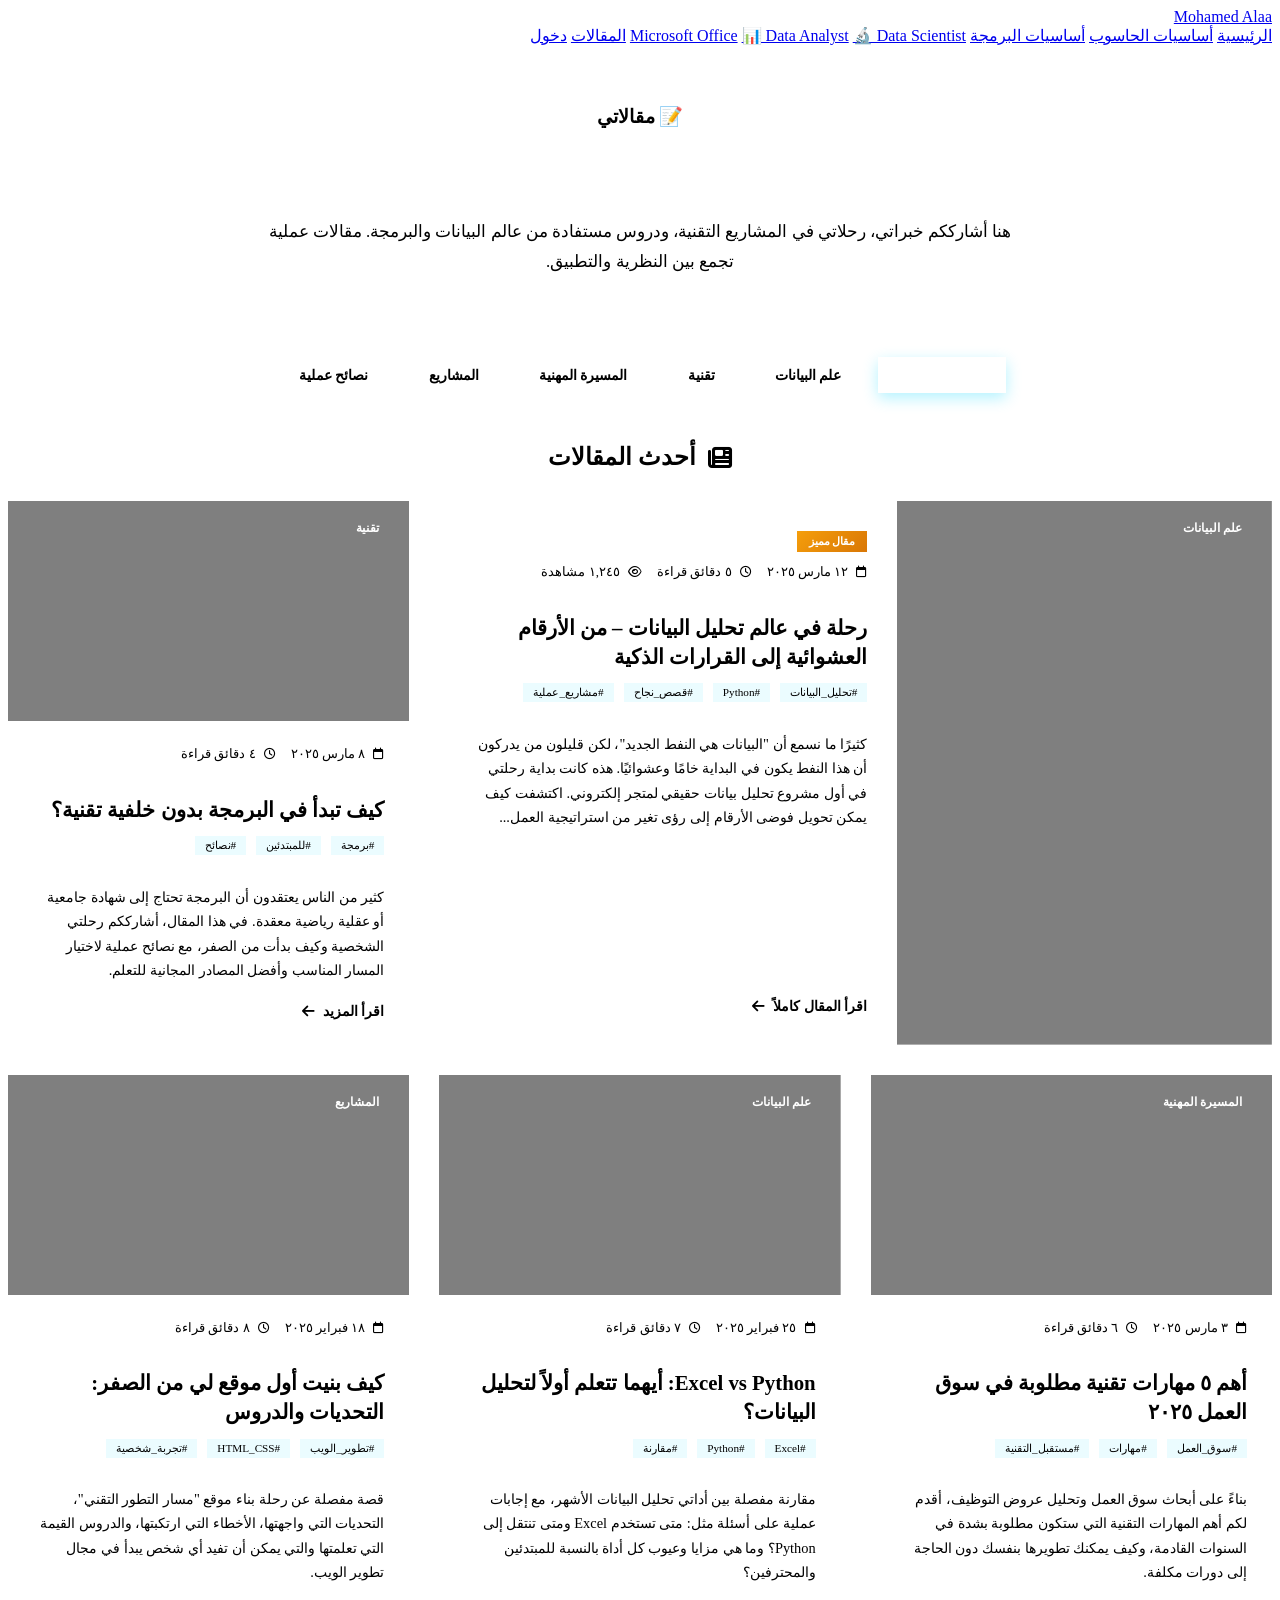
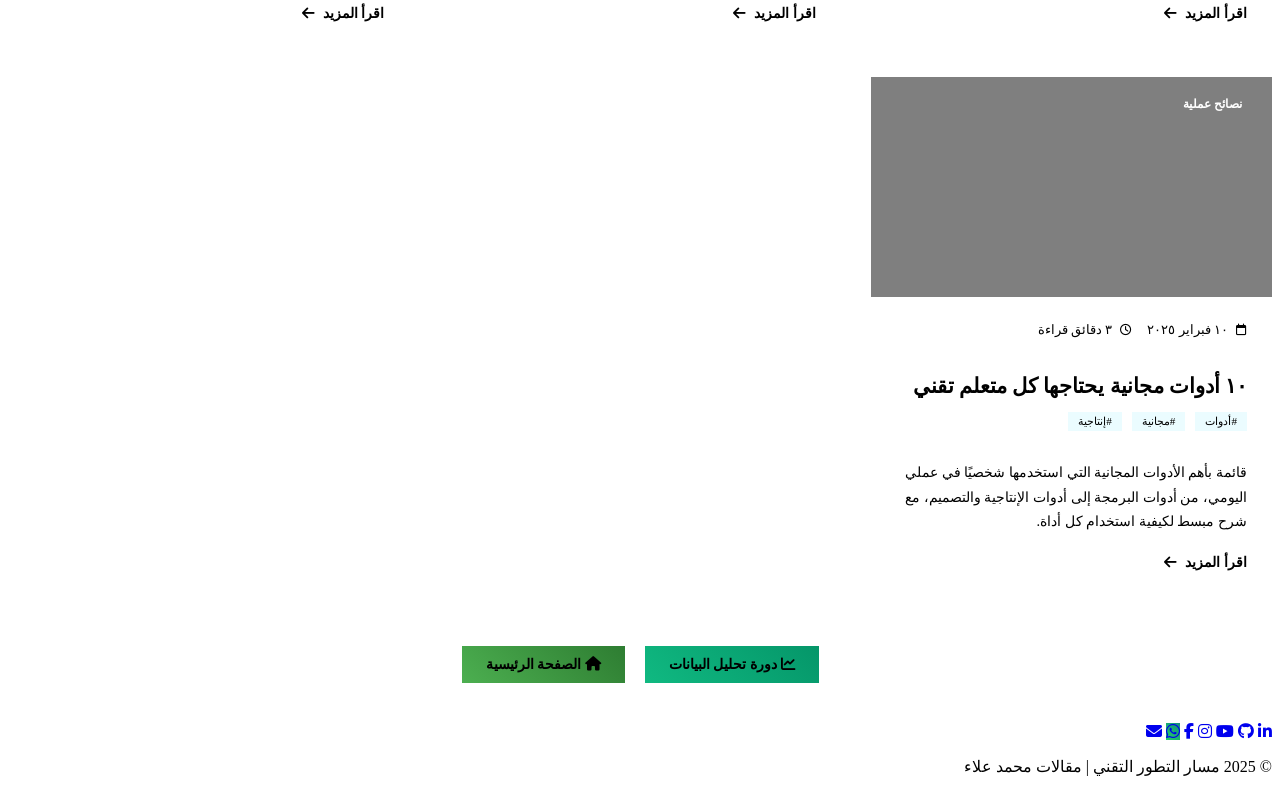
==== commit f9fb5e9a: "Update blogs.html" ====
--- a/blogs.html
+++ b/blogs.html
@@ -5,10 +5,26 @@
     <meta name="viewport" content="width=device-width, initial-scale=1.0">
     <title>مقالاتي | مسار التطور التقني - محمد علاء</title>
     <link rel="icon" href="icons mohamed.png" type="image/png">
-      <link rel="stylesheet" href="global.css">
     <link rel="stylesheet" href="https://cdnjs.cloudflare.com/ajax/libs/font-awesome/6.4.0/css/all.min.css">
     <link rel="stylesheet" href="blogs.css">
     <style>
+    </style>
+
+    <style>
+    @media(max-width:768px){
+        .path-item{flex-direction:column!important;padding:18px 14px!important}
+        .go-to-btn{display:block!important;text-align:center!important;width:100%!important;box-sizing:border-box}
+        .complete-btn{display:block!important;width:100%!important;margin-top:10px}
+        .program-card:hover,.career-card:hover,.path-item:hover{transform:none!important}
+        .roadmap-module{flex-direction:column!important}
+        .packages-grid,.projects-grid{grid-template-columns:1fr!important}
+        .package-card.featured{transform:scale(1)!important}
+    }
+    @media(max-width:480px){
+        .stats-container{grid-template-columns:1fr 1fr!important}
+        .download-buttons{grid-template-columns:1fr!important}
+        .mostaql-btn span{display:none}
+    }
     </style>
 </head>
 <body>
@@ -23,7 +39,7 @@
                 <a href="Microsoft_Office.html" class="nav-link">Microsoft Office</a>
                 <a href="data-analyst-course.html" class="nav-link">📊 Data Analyst</a>
                 <a href="data-scientist-course.html" class="nav-link">🔬 Data Scientist</a>
-                <a href="frontend-roadmap.html" class="nav-link">🎨 Frontend Roadmap</a>
+                <a href="frontend-roadmap.html" class="nav-link">
                 <a href="blogs.html" class="nav-link active">المقالات</a>
                 <a href="login.html" class="nav-link">دخول</a>
             </div>
@@ -751,47 +767,5 @@
                     shareUrl = `https://wa.me/?text=${encodeURIComponent(text + ' ' + url)}`;
                     break;
             }
-            // ===== إغلاق الدوال الناقصة في blogs.html =====
-
-            };
-        
-        
-        // ===== إضافة تأثيرات الظهور =====
-        const observerOptions = {
-            threshold: 0.1,
-            rootMargin: '0px 0px -50px 0px'
-        };
-        
-        const observer = new IntersectionObserver((entries) => {
-            entries.forEach(entry => {
-                if (entry.isIntersecting) {
-                    entry.target.style.opacity = '1';
-                    entry.target.style.transform = 'translateY(0)';
-                }
-            });
-        }, observerOptions);
-        
-        document.querySelectorAll('.article-card').forEach(card => {
-            card.style.opacity = '0';
-            card.style.transform = 'translateY(20px)';
-            card.style.transition = 'opacity 0.6s ease, transform 0.6s ease';
-            observer.observe(card);
-        });
-        
-        // ===== زر العودة للأعلى =====
-        const backBtn = document.createElement('button');
-        backBtn.innerHTML = '<i class="fas fa-arrow-up"></i>';
-        backBtn.className = 'back-to-top';
-        backBtn.onclick = () => window.scrollTo({ top: 0, behavior: 'smooth' });
-        document.body.appendChild(backBtn);
-        
-        window.addEventListener('scroll', () => {
-            backBtn.style.display = window.scrollY > 300 ? 'flex' : 'none';
-        });
-        
-        console.log('تم تحميل صفحة المقالات بنجاح');
-    ;
-</script>
 </body>
 </html>
-
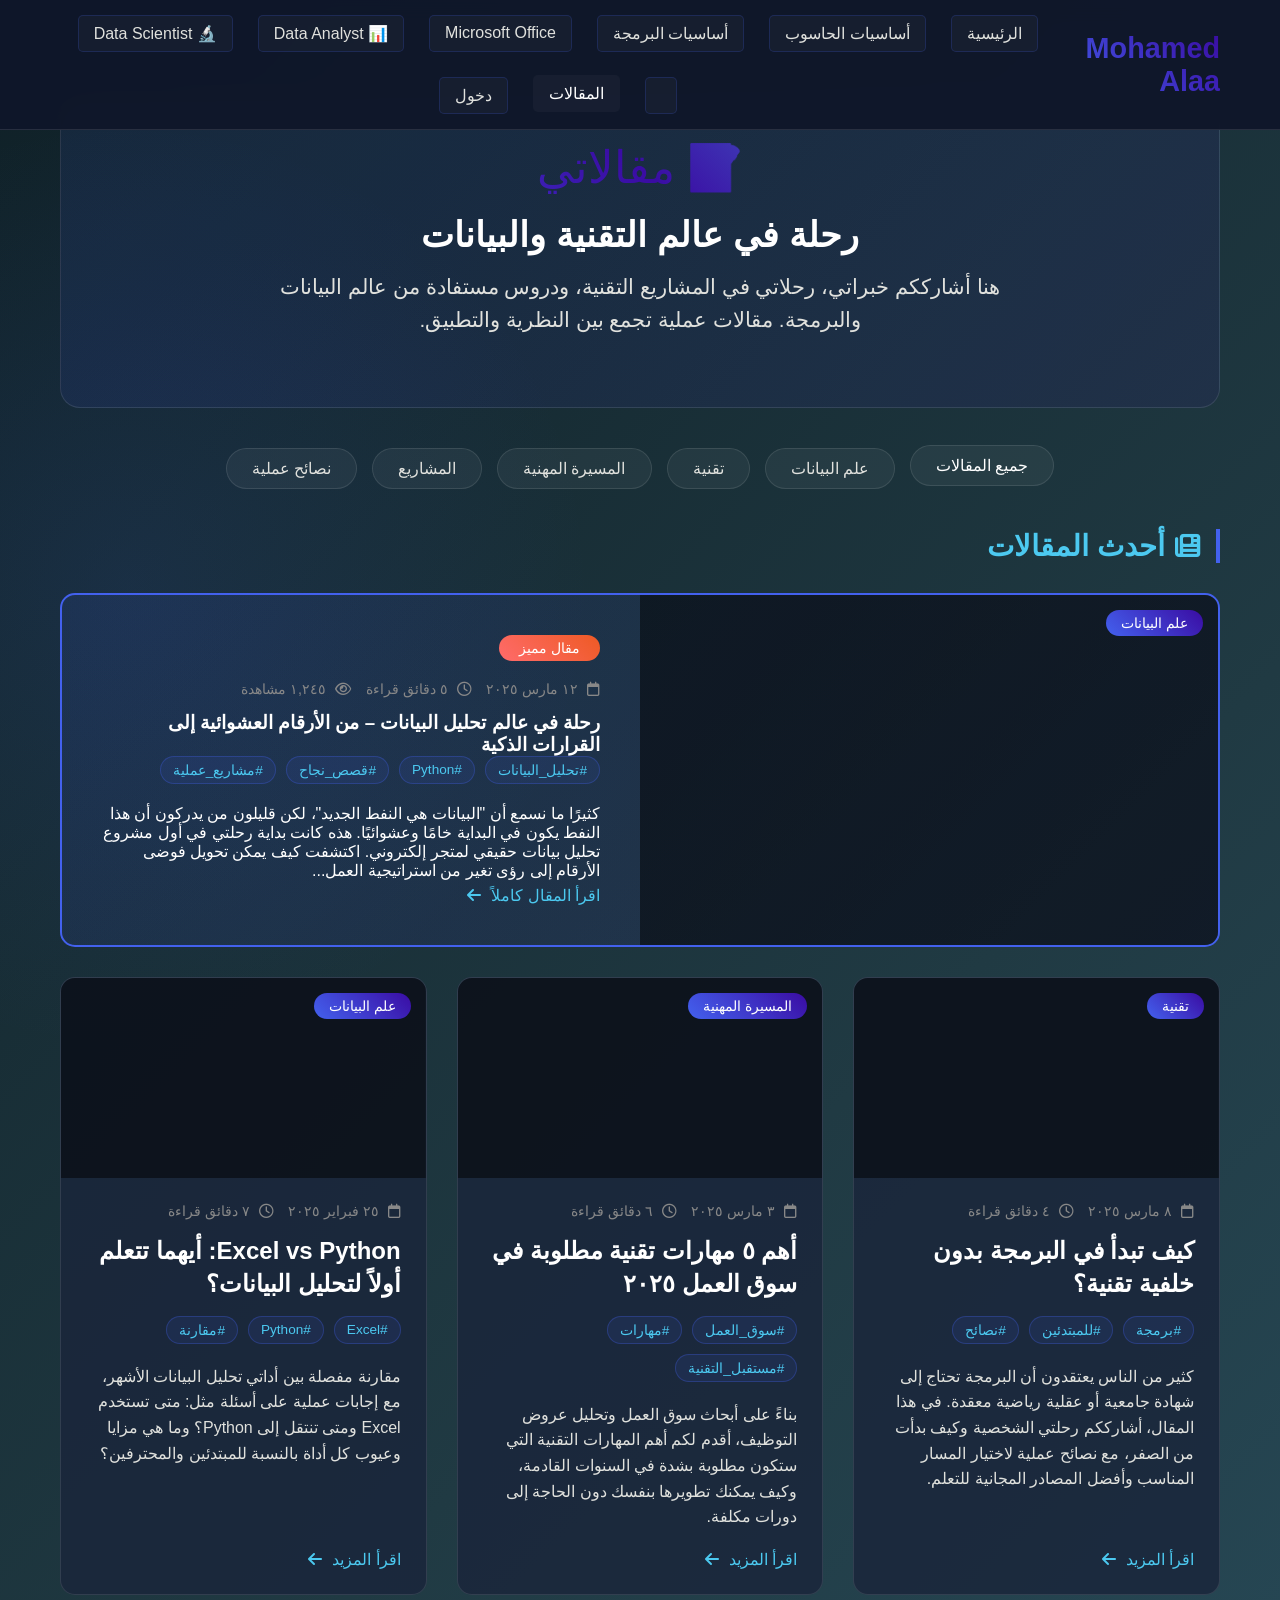
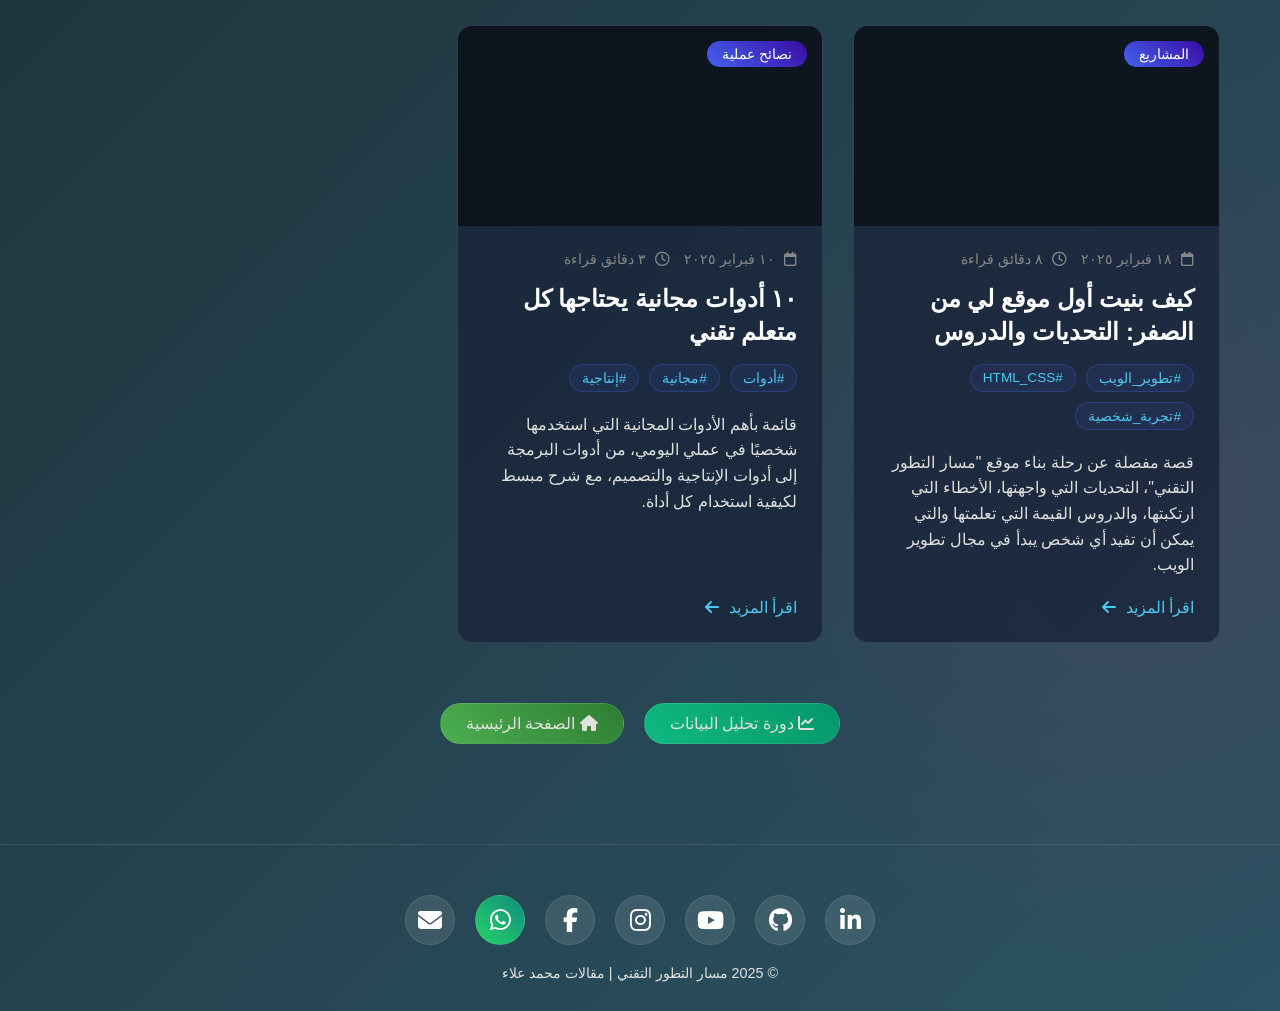
==== commit 4018d40b: "Update blogs.html" ====
--- a/blogs.html
+++ b/blogs.html
@@ -11,20 +11,7 @@
     </style>
 
     <style>
-    @media(max-width:768px){
-        .path-item{flex-direction:column!important;padding:18px 14px!important}
-        .go-to-btn{display:block!important;text-align:center!important;width:100%!important;box-sizing:border-box}
-        .complete-btn{display:block!important;width:100%!important;margin-top:10px}
-        .program-card:hover,.career-card:hover,.path-item:hover{transform:none!important}
-        .roadmap-module{flex-direction:column!important}
-        .packages-grid,.projects-grid{grid-template-columns:1fr!important}
-        .package-card.featured{transform:scale(1)!important}
-    }
-    @media(max-width:480px){
-        .stats-container{grid-template-columns:1fr 1fr!important}
-        .download-buttons{grid-template-columns:1fr!important}
-        .mostaql-btn span{display:none}
-    }
+  
     </style>
 </head>
 <body>
--- a/blogs.css
+++ b/blogs.css
@@ -1,716 +1,576 @@
-/* ============================================
-   blogs.css - أنماط صفحة المقالات
-   متوافق مع التصميم العام لـ global.css
-   ============================================ */
-
-/* ===== Page Header ===== */
+* { 
+    margin: 0; 
+    padding: 0; 
+    box-sizing: border-box; 
+    font-family: 'Segoe UI', Tahoma, Geneva, Verdana, sans-serif; 
+}
+
+body { 
+    background: linear-gradient(135deg, #0f2027, #203a43, #2c5364); 
+    color: #fff; 
+    min-height: 100vh; 
+    overflow-x: hidden; 
+    position: relative; 
+}
+
+body::before { 
+    content: ""; 
+    position: absolute; 
+    top: 0; 
+    left: 0; 
+    width: 100%; 
+    height: 100%; 
+    background: radial-gradient(circle at 10% 20%, rgba(67, 97, 238, 0.1) 0%, transparent 20%), 
+                radial-gradient(circle at 90% 80%, rgba(247, 37, 133, 0.1) 0%, transparent 20%); 
+    z-index: -1; 
+}
+
+/* ===== شريط التنقل الموحد ===== */
+.nav-container { 
+    background: rgba(15, 23, 42, 0.95); 
+    padding: 15px 0; 
+    position: fixed; 
+    top: 0; 
+    width: 100%;
+    z-index: 1000; 
+    backdrop-filter: blur(10px); 
+    border-bottom: 1px solid rgba(255, 255, 255, 0.1); 
+}
+
+.nav-content { 
+    max-width: 1200px; 
+    margin: 0 auto; 
+    display: flex; 
+    justify-content: space-between; 
+    align-items: center; 
+    padding: 0 20px; 
+}
+
+.nav-logo { 
+    font-size: 1.8rem; 
+    font-weight: 700; 
+    background: linear-gradient(45deg, #4361ee, #3a0ca3); 
+    -webkit-background-clip: text; 
+    background-clip: text; 
+    color: transparent; 
+    text-decoration: none; 
+}
+
+.nav-links { 
+    display: flex; 
+    gap: 25px; 
+    flex-wrap: wrap;
+    justify-content: center;
+}
+
+.nav-link { 
+    color: #e0e1dd; 
+    text-decoration: none; 
+    font-weight: 500; 
+    padding: 8px 15px; 
+    border-radius: 5px; 
+    transition: all 0.3s ease; 
+    background: rgba(255, 255, 255, 0.03);
+    border: 1px solid rgba(67, 97, 238, 0.2);
+}
+
+.nav-link:hover, .nav-link.active { 
+    color: white; 
+    border-color: transparent;
+    transform: translateY(-2px);
+}
+
+.container { 
+    max-width: 1200px; 
+    margin: 0 auto; 
+    padding: 20px; 
+    margin-top: 80px;
+}
+
+/* ===== هيدر الصفحة ===== */
 .page-header {
     text-align: center;
-    padding: 60px 20px 40px;
+    padding: 40px 20px;
+    background: linear-gradient(135deg, rgba(67, 97, 238, 0.1), rgba(58, 12, 163, 0.1));
+    border-radius: 20px;
     margin-bottom: 40px;
-    background: var(--gradient-card);
-    border-radius: var(--radius-xl);
-    border: 1px solid var(--border-subtle);
+    border: 1px solid rgba(255, 255, 255, 0.1);
 }
 
 .page-header .logo {
-    font-size: 1.2rem;
-    color: var(--accent-primary);
-    margin-bottom: 15px;
-    font-weight: 600;
-}
-
-.page-header h1 {
-    font-size: clamp(1.8rem, 5vw, 2.5rem);
-    font-weight: 800;
-    background: var(--gradient-main);
+    font-size: 2.8rem;
+    background: linear-gradient(45deg, #4361ee, #3a0ca3, #4cc9f0);
     -webkit-background-clip: text;
     background-clip: text;
     color: transparent;
+    margin-bottom: 20px;
+}
+
+.page-header h1 {
+    font-size: 2.2rem;
     margin-bottom: 15px;
+    color: #fff;
 }
 
 .page-header .subtitle {
-    max-width: 750px;
-    margin: 0 auto;
-    color: var(--text-secondary);
-    font-size: 1.05rem;
-    line-height: 1.8;
-}
-
-/* ===== Articles Filter ===== */
+    font-size: 1.3rem;
+    max-width: 800px;
+    margin: 0 auto 30px;
+    color: #e0e1dd;
+    line-height: 1.6;
+}
+
+/* ===== فلتر المقالات ===== */
 .articles-filter {
     display: flex;
     justify-content: center;
+    gap: 15px;
     flex-wrap: wrap;
-    gap: 12px;
-    margin-bottom: 50px;
+    margin-bottom: 40px;
 }
 
 .filter-btn {
-    background: rgba(255, 255, 255, 0.03);
-    border: 1px solid var(--border-subtle);
-    padding: 10px 24px;
-    border-radius: var(--radius-pill);
+    padding: 10px 25px;
+    background: rgba(255, 255, 255, 0.05);
+    border: 1px solid rgba(255, 255, 255, 0.1);
+    color: #e0e1dd;
+    border-radius: 50px;
     cursor: pointer;
-    transition: var(--transition);
-    font-weight: 600;
-    font-size: 0.9rem;
-    color: var(--text-secondary);
-}
-
-.filter-btn:hover {
-    background: var(--gradient-main);
+    transition: all 0.3s ease;
+    font-size: 1rem;
+}
+
+.filter-btn:hover, .filter-btn.active {
     color: white;
-    border-color: transparent;
-    transform: translateY(-2px);
-}
-
-.filter-btn.active {
-    background: var(--gradient-main);
-    color: white;
-    border-color: transparent;
-    box-shadow: 0 5px 15px rgba(0, 212, 255, 0.3);
-}
-
-/* ===== Articles Section ===== */
-.articles-section {
-    margin-bottom: 50px;
-}
-
-.articles-section .section-title {
-    margin-bottom: 30px;
-    display: flex;
-    align-items: center;
-    justify-content: center;
-    gap: 12px;
-}
-
-.articles-section .section-title i {
-    color: var(--accent-primary);
-}
-
-/* ===== Articles Grid ===== */
+    transform: translateY(-3px);
+}
+
+/* ===== شبكة المقالات ===== */
 .articles-grid {
     display: grid;
-    grid-template-columns: repeat(auto-fill, minmax(380px, 1fr));
+    grid-template-columns: repeat(auto-fill, minmax(350px, 1fr));
     gap: 30px;
-}
-
-/* ===== Article Card ===== */
+    margin-bottom: 60px;
+}
+
 .article-card {
-    background: var(--bg-card);
-    border-radius: var(--radius-xl);
+    background: rgba(27, 38, 59, 0.85);
+    border-radius: 15px;
     overflow: hidden;
-    transition: var(--transition);
-    border: 1px solid var(--border-subtle);
-    backdrop-filter: blur(20px);
+    transition: all 0.4s ease;
+    border: 1px solid rgba(255, 255, 255, 0.1);
+    height: 100%;
     display: flex;
     flex-direction: column;
-    opacity: 1;
-    transform: translateY(0);
 }
 
 .article-card:hover {
-    transform: translateY(-8px);
-    border-color: var(--border-glow);
-    box-shadow: var(--shadow-glow);
-}
-
-/* Featured Article */
-.article-card.featured-article {
-    grid-column: span 2;
-    display: flex;
-    flex-direction: row;
-}
-
-.article-card.featured-article .article-image {
-    width: 45%;
-    height: auto;
-    min-height: 320px;
-}
-
-.article-card.featured-article .featured-content {
-    flex: 1;
-    padding: 30px;
-    display: flex;
-    flex-direction: column;
-}
-
-/* Article Image */
+    transform: translateY(-10px);
+    box-shadow: 0 15px 35px rgba(67, 97, 238, 0.2);
+    border-color: #4361ee;
+}
+
 .article-image {
+    height: 200px;
+    width: 100%;
     background-size: cover;
     background-position: center;
-    background-repeat: no-repeat;
-    height: 220px;
     position: relative;
-    transition: transform 0.5s ease;
-}
-
-.article-card:hover .article-image {
-    transform: scale(1.02);
 }
 
 .article-category {
     position: absolute;
     top: 15px;
     right: 15px;
-    background: var(--gradient-main);
+    background: linear-gradient(45deg, #4361ee, #3a0ca3);
     color: white;
     padding: 5px 15px;
-    border-radius: var(--radius-pill);
-    font-size: 0.75rem;
-    font-weight: 600;
-    z-index: 1;
-}
-
-/* Article Content */
-.article-content,
-.featured-content {
+    border-radius: 20px;
+    font-size: 0.9rem;
+    font-weight: 500;
+}
+
+.article-content {
     padding: 25px;
-    flex: 1;
+    flex-grow: 1;
     display: flex;
     flex-direction: column;
 }
 
-/* Featured Badge */
-.featured-badge {
-    display: inline-block;
-    background: linear-gradient(135deg, #f59e0b, #d97706);
-    color: white;
-    padding: 4px 12px;
-    border-radius: var(--radius-pill);
-    font-size: 0.7rem;
-    font-weight: 600;
-    margin-bottom: 12px;
-    align-self: flex-start;
-}
-
-/* Article Meta */
 .article-meta {
     display: flex;
     gap: 15px;
-    flex-wrap: wrap;
-    margin-bottom: 12px;
-    font-size: 0.8rem;
-    color: var(--text-muted);
+    margin-bottom: 15px;
+    color: #888;
+    font-size: 0.9rem;
 }
 
 .article-meta i {
     margin-left: 5px;
-    font-size: 0.75rem;
-}
-
-/* Article Title */
-.article-content h3,
-.featured-content h3 {
-    font-size: 1.3rem;
-    font-weight: 700;
-    margin-bottom: 12px;
+}
+
+.article-content h3 {
+    color: #fff;
+    margin-bottom: 15px;
+    font-size: 1.5rem;
     line-height: 1.4;
-    transition: var(--transition-fast);
-}
-
-.article-card:hover .article-content h3,
-.article-card:hover .featured-content h3 {
-    color: var(--accent-primary);
-}
-
-/* Article Tags */
+}
+
+.article-content p {
+    color: #e0e1dd;
+    line-height: 1.6;
+    margin-bottom: 20px;
+    flex-grow: 1;
+}
+
 .article-tags {
     display: flex;
+    flex-wrap: wrap;
     gap: 10px;
-    flex-wrap: wrap;
-    margin-bottom: 15px;
+    margin-bottom: 20px;
 }
 
 .article-tag {
-    background: rgba(0, 212, 255, 0.08);
-    color: var(--accent-primary);
-    padding: 3px 10px;
-    border-radius: var(--radius-pill);
-    font-size: 0.7rem;
-    font-weight: 500;
-    transition: var(--transition-fast);
-}
-
-.article-tag:hover {
-    background: var(--accent-primary);
-    color: var(--bg-deep);
-}
-
-/* Article Description */
-.article-content p,
-.featured-content p {
-    color: var(--text-secondary);
-    font-size: 0.9rem;
-    line-height: 1.7;
-    margin-bottom: 20px;
-    flex: 1;
-}
-
-/* Read More Button */
+    background: rgba(67, 97, 238, 0.1);
+    color: #4cc9f0;
+    padding: 5px 12px;
+    border-radius: 15px;
+    font-size: 0.85rem;
+    border: 1px solid rgba(67, 97, 238, 0.3);
+}
+
 .read-more {
     display: inline-flex;
     align-items: center;
-    gap: 8px;
-    color: var(--accent-primary);
+    gap: 10px;
+    color: #4cc9f0;
     text-decoration: none;
-    font-weight: 600;
+    font-weight: 500;
+    margin-top: auto;
+    transition: all 0.3s ease;
+}
+
+.read-more:hover {
+    gap: 15px;
+    color: #fff;
+}
+
+/* ===== مقال مميز ===== */
+.featured-article {
+    grid-column: 1 / -1;
+    display: grid;
+    grid-template-columns: 1fr 1fr;
+    gap: 0;
+    background: linear-gradient(135deg, rgba(67, 97, 238, 0.1), rgba(58, 12, 163, 0.1));
+    border: 2px solid #4361ee;
+}
+
+.featured-article .article-image {
+    height: 100%;
+    min-height: 350px;
+}
+
+.featured-content {
+    padding: 40px;
+    display: flex;
+    flex-direction: column;
+    justify-content: center;
+}
+
+.featured-badge {
+    display: inline-block;
+    background: linear-gradient(45deg, #ff6b6b, #ee5a24);
+    color: white;
+    padding: 5px 20px;
+    border-radius: 20px;
     font-size: 0.9rem;
-    transition: var(--transition);
-    margin-top: auto;
-}
-
-.read-more i {
-    transition: var(--transition-fast);
-}
-
-.read-more:hover {
-    color: white;
-    gap: 12px;
-}
-
-.read-more:hover i {
-    transform: translateX(-5px);
-}
-
-/* ===== Article Detail Page ===== */
+    margin-bottom: 20px;
+    align-self: flex-start;
+}
+
+/* ===== تفاصيل المقال ===== */
 .article-detail-content {
-    background: var(--bg-card);
-    border-radius: var(--radius-xl);
-    border: 1px solid var(--border-subtle);
-    overflow: hidden;
-    backdrop-filter: blur(20px);
+    background: rgba(15, 23, 42, 0.9);
+    border-radius: 15px;
+    padding: 40px;
+    border: 1px solid rgba(255, 255, 255, 0.1);
+    margin-bottom: 30px;
 }
 
 .article-detail-header {
-    background: linear-gradient(135deg, rgba(0, 212, 255, 0.1), rgba(124, 58, 237, 0.05));
-    padding: 35px;
-    border-bottom: 1px solid var(--border-subtle);
     display: flex;
     justify-content: space-between;
-    align-items: flex-start;
+    align-items: center;
+    margin-bottom: 30px;
     flex-wrap: wrap;
     gap: 20px;
 }
 
 .article-detail-title {
-    font-size: clamp(1.5rem, 4vw, 2rem);
-    font-weight: 800;
-    margin-bottom: 15px;
-    line-height: 1.3;
+    color: #4cc9f0;
+    font-size: 2rem;
+    margin-bottom: 10px;
 }
 
 .article-detail-meta {
     display: flex;
     gap: 20px;
+    color: #888;
+    margin-bottom: 20px;
+}
+
+.article-detail-category {
+    background: linear-gradient(45deg, #4361ee, #3a0ca3);
+    color: white;
+    padding: 8px 20px;
+    border-radius: 20px;
+    font-size: 0.9rem;
+}
+
+.article-detail-body {
+    line-height: 1.8;
+    color: #e0e1dd;
+}
+
+.article-detail-body h3 {
+    color: #4cc9f0;
+    margin: 30px 0 15px;
+}
+
+.article-detail-body ul, .article-detail-body ol {
+    padding-right: 30px;
+    margin: 15px 0;
+}
+
+.article-detail-body li {
+    margin: 8px 0;
+}
+
+/* ===== الفوتر ===== */
+footer { 
+    text-align: center; 
+    padding: 30px 0; 
+    margin-top: 40px; 
+    border-top: 1px solid rgba(255, 255, 255, 0.1); 
+}
+
+.social-icons { 
+    display: flex; 
+    justify-content: center; 
+    gap: 20px; 
+    margin: 20px 0; 
     flex-wrap: wrap;
-    font-size: 0.85rem;
-    color: var(--text-muted);
-}
-
-.article-detail-meta i {
-    margin-left: 6px;
-}
-
-.article-detail-category {
-    background: var(--gradient-main);
+}
+
+.social-icon { 
+    width: 50px; 
+    height: 50px; 
+    border-radius: 50%; 
+    background: rgba(255, 255, 255, 0.1); 
+    display: flex; 
+    align-items: center; 
+    justify-content: center; 
+    font-size: 1.5rem; 
+    transition: all 0.3s ease; 
+    text-decoration: none; 
+    color: #fff; 
+    border: 1px solid rgba(255, 255, 255, 0.1);
+}
+
+.social-icon:hover { 
+    background: #4361ee; 
+    transform: translateY(-5px); 
+    color: #fff; 
+}
+
+.copyright { 
+    color: #e0e1dd; 
+    font-size: 0.9rem; 
+}
+
+/* ===== زر العودة للأعلى ===== */
+.back-to-top {
+    position: fixed;
+    bottom: 30px;
+    right: 30px;
+    width: 50px;
+    height: 50px;
+    border-radius: 50%;
+    background: linear-gradient(45deg, #4361ee, #3a0ca3);
     color: white;
-    padding: 6px 18px;
-    border-radius: var(--radius-pill);
-    font-size: 0.8rem;
-    font-weight: 600;
-    white-space: nowrap;
-}
-
-.article-detail-body {
-    padding: 40px;
-}
-
-.article-detail-body h3 {
-    font-size: 1.4rem;
-    font-weight: 700;
-    margin: 30px 0 15px;
-    color: var(--accent-primary);
-}
-
-.article-detail-body h3:first-of-type {
-    margin-top: 0;
-}
-
-.article-detail-body h4 {
-    font-size: 1.1rem;
-    font-weight: 600;
-    margin: 20px 0 10px;
-}
-
-.article-detail-body p {
-    margin-bottom: 20px;
-    line-height: 1.8;
-}
-
-.article-detail-body ul,
-.article-detail-body ol {
-    margin: 20px 0;
-    padding-right: 25px;
-}
-
-.article-detail-body li {
-    margin-bottom: 10px;
-    line-height: 1.7;
-    color: var(--text-secondary);
-}
-
-.article-detail-body li strong {
-    color: var(--accent-primary);
-}
-
-.article-detail-body blockquote {
-    background: rgba(0, 212, 255, 0.05);
-    border-right: 4px solid var(--accent-primary);
-    padding: 20px 25px;
-    margin: 25px 0;
-    border-radius: var(--radius-md);
-    font-style: italic;
-}
-
-/* ===== Back to Articles Button ===== */
-#back-to-articles {
+    border: none;
     cursor: pointer;
-    transition: var(--transition);
-}
-
-#back-to-articles:hover {
-    transform: translateX(5px);
-}
-
-/* ===== No Results Message ===== */
-.no-results {
-    text-align: center;
-    padding: 60px 20px;
-    background: var(--bg-card);
-    border-radius: var(--radius-xl);
-    border: 1px solid var(--border-subtle);
-}
-
-.no-results i {
-    font-size: 3rem;
-    color: var(--text-muted);
-    margin-bottom: 20px;
-}
-
-.no-results h3 {
-    margin-bottom: 10px;
-}
-
-.no-results p {
-    color: var(--text-muted);
-}
-
-/* ===== Loading Animation ===== */
-.loading-spinner {
-    display: flex;
-    justify-content: center;
-    align-items: center;
-    min-height: 300px;
-}
-
-.loading-spinner i {
-    font-size: 2.5rem;
-    color: var(--accent-primary);
-    animation: spin 1s linear infinite;
-}
-
-@keyframes spin {
-    from { transform: rotate(0deg); }
-    to { transform: rotate(360deg); }
-}
-
-/* ===== Share Buttons ===== */
-.article-share {
-    display: flex;
-    gap: 12px;
-    flex-wrap: wrap;
-    margin: 30px 0;
-    padding-top: 20px;
-    border-top: 1px solid var(--border-subtle);
-}
-
-.share-btn {
-    width: 40px;
-    height: 40px;
-    border-radius: 50%;
-    display: flex;
+    display: none;
     align-items: center;
     justify-content: center;
-    background: rgba(255, 255, 255, 0.05);
-    color: var(--text-secondary);
-    text-decoration: none;
-    transition: var(--transition);
-    cursor: pointer;
-    border: none;
-}
-
-.share-btn:hover {
+    font-size: 20px;
+    transition: all 0.3s ease;
+    z-index: 1000;
+}
+
+.back-to-top:hover {
     transform: translateY(-3px);
-}
-
-.share-btn.twitter:hover { background: #1DA1F2; color: white; }
-.share-btn.facebook:hover { background: #1877F2; color: white; }
-.share-btn.linkedin:hover { background: #0077B5; color: white; }
-.share-btn.whatsapp:hover { background: #25D366; color: white; }
-
-/* ===== Related Articles ===== */
-.related-articles {
-    margin-top: 50px;
-}
-
-.related-articles h3 {
-    font-size: 1.3rem;
-    margin-bottom: 25px;
-    text-align: center;
-}
-
-.related-grid {
-    display: grid;
-    grid-template-columns: repeat(auto-fill, minmax(280px, 1fr));
-    gap: 25px;
-}
-
-.related-card {
-    background: rgba(255, 255, 255, 0.03);
-    border-radius: var(--radius-lg);
-    padding: 20px;
-    border: 1px solid var(--border-subtle);
-    transition: var(--transition);
-    text-decoration: none;
-    display: block;
-}
-
-.related-card:hover {
-    transform: translateY(-5px);
-    border-color: var(--border-glow);
-    background: var(--bg-card-hover);
-}
-
-.related-card h4 {
-    font-size: 1rem;
-    margin-bottom: 8px;
-    color: var(--text-primary);
-}
-
-.related-card p {
-    font-size: 0.8rem;
-    color: var(--text-muted);
-}
-
-/* ===== Responsive Design ===== */
-
-/* Tablet (768px - 991px) */
-@media (max-width: 991px) {
+    background: linear-gradient(45deg, #3a0ca3, #4361ee);
+}
+
+/* ===== أنماط متجاوبة ===== */
+@media (max-width: 992px) {
+    .featured-article {
+        grid-template-columns: 1fr;
+    }
+    
+    .featured-article .article-image {
+        height: 250px;
+    }
+    
+    .article-detail-title {
+        font-size: 1.6rem;
+    }
+    
+    .article-detail-content {
+        padding: 25px;
+    }
+}
+
+@media (max-width: 768px) {
+    .nav-content {
+        flex-direction: column;
+        gap: 15px;
+    }
+    
+    .nav-links {
+        flex-wrap: wrap;
+        justify-content: center;
+    }
+    
+    .container {
+        padding: 10px;
+        margin-top: 120px;
+    }
+    
+    .page-header .logo {
+        font-size: 2.2rem;
+    }
+    
+    .page-header h1 {
+        font-size: 1.8rem;
+    }
+    
+    .page-header .subtitle {
+        font-size: 1rem;
+    }
+    
     .articles-grid {
-        grid-template-columns: repeat(auto-fill, minmax(320px, 1fr));
-        gap: 25px;
-    }
-    
-    .article-card.featured-article {
-        grid-column: span 1;
-        flex-direction: column;
-    }
-    
-    .article-card.featured-article .article-image {
-        width: 100%;
-        height: 220px;
+        grid-template-columns: 1fr;
+    }
+    
+    .articles-filter {
+        gap: 10px;
+    }
+    
+    .filter-btn {
+        padding: 8px 20px;
+        font-size: 0.9rem;
     }
     
     .article-detail-header {
         flex-direction: column;
-    }
-    
-    .article-detail-category {
-        align-self: flex-start;
-    }
-    
-    .article-detail-body {
-        padding: 30px 25px;
-    }
-}
-
-/* Mobile Large (576px - 767px) */
-@media (max-width: 767px) {
-    .page-header {
-        padding: 40px 15px 30px;
-    }
-    
-    .articles-filter {
-        gap: 8px;
-    }
-    
-    .filter-btn {
-        padding: 7px 16px;
-        font-size: 0.8rem;
-    }
-    
-    .articles-grid {
-        grid-template-columns: 1fr;
-        gap: 20px;
-    }
-    
-    .article-image {
-        height: 180px;
-    }
-    
-    .article-content,
+        align-items: flex-start;
+    }
+    
+    .article-detail-meta {
+        flex-wrap: wrap;
+        gap: 10px;
+    }
+}
+
+@media (max-width: 576px) {
+    .article-meta {
+        flex-direction: column;
+        gap: 5px;
+    }
+    
     .featured-content {
-        padding: 20px;
-    }
-    
-    .article-meta {
-        gap: 10px;
-        font-size: 0.7rem;
-    }
-    
-    .article-content h3,
-    .featured-content h3 {
-        font-size: 1.1rem;
-    }
-    
-    .article-detail-header {
-        padding: 25px 20px;
+        padding: 25px;
+    }
+    
+    .article-content h3 {
+        font-size: 1.2rem;
     }
     
     .article-detail-title {
         font-size: 1.3rem;
     }
     
-    .article-detail-meta {
-        gap: 12px;
-        font-size: 0.75rem;
-    }
-    
-    .article-detail-body {
-        padding: 25px 20px;
-    }
-    
-    .article-detail-body h3 {
-        font-size: 1.2rem;
-        margin: 25px 0 12px;
-    }
-    
-    .article-detail-body p,
-    .article-detail-body li {
-        font-size: 0.9rem;
-    }
-}
-
-/* Mobile Small (320px - 575px) */
-@media (max-width: 575px) {
-    .page-header {
-        padding: 30px 12px 20px;
-    }
-    
-    .articles-filter {
-        gap: 6px;
-    }
-    
-    .filter-btn {
-        padding: 5px 12px;
-        font-size: 0.7rem;
-    }
-    
-    .article-meta {
-        gap: 8px;
-        font-size: 0.65rem;
-    }
-    
-    .article-tag {
-        font-size: 0.6rem;
-        padding: 2px 8px;
-    }
-    
-    .article-content p,
-    .featured-content p {
-        font-size: 0.85rem;
-    }
-    
-    .read-more {
-        font-size: 0.8rem;
-    }
-    
-    .article-detail-header {
-        padding: 20px 15px;
-    }
-    
-    .article-detail-title {
-        font-size: 1.2rem;
-    }
-    
-    .article-detail-meta {
-        flex-wrap: wrap;
-        gap: 8px;
-    }
-    
-    .article-detail-body {
-        padding: 20px 15px;
-    }
-    
-    .article-detail-body h3 {
-        font-size: 1.1rem;
-    }
-    
-    .article-detail-body blockquote {
-        padding: 15px;
-    }
-}
-
-/* ===== Dark Mode Support ===== */
-body.light-mode .article-card,
-body.light-mode .article-detail-content {
-    background: rgba(255, 255, 255, 0.9);
-}
-
-body.light-mode .article-detail-header {
-    background: linear-gradient(135deg, rgba(0, 212, 255, 0.1), rgba(124, 58, 237, 0.05));
-}
-
-body.light-mode .article-tag {
-    background: rgba(0, 212, 255, 0.15);
-}
-
-body.light-mode .article-card:hover .article-content h3,
-body.light-mode .article-card:hover .featured-content h3 {
-    color: var(--accent-primary);
-}
-
-/* ===== Print Styles ===== */
-@media print {
-    .nav-container,
-    .articles-filter,
-    .download-buttons,
-    .social-icons,
-    .back-to-top,
-    .floating-mostaql-btn,
-    .article-share,
-    .related-articles,
-    footer {
-        display: none;
-    }
-    
-    .container {
-        margin-top: 0;
-        padding: 20px;
-    }
-    
-    .article-card,
-    .article-detail-content {
-        background: white;
-        color: black;
-        border: 1px solid #ddd;
-    }
-    
-    .article-detail-body p,
-    .article-detail-body li {
-        color: #333;
-    }
-}+    .back-to-top {
+        width: 40px;
+        height: 40px;
+        font-size: 16px;
+        bottom: 20px;
+        right: 20px;
+    }
+}
+
+/* ===== تأثيرات الحركة ===== */
+@keyframes fadeIn {
+    from { opacity: 0; transform: translateY(20px); }
+    to { opacity: 1; transform: translateY(0); }
+}
+
+.article-card {
+    animation: fadeIn 0.6s ease forwards;
+    opacity: 0;
+}
+
+.article-card:nth-child(1) { animation-delay: 0.1s; }
+.article-card:nth-child(2) { animation-delay: 0.2s; }
+.article-card:nth-child(3) { animation-delay: 0.3s; }
+.article-card:nth-child(4) { animation-delay: 0.4s; }
+.article-card:nth-child(5) { animation-delay: 0.5s; }
+.article-card:nth-child(6) { animation-delay: 0.6s; }
+
+/* ===== تنسيقات إضافية للقسم ===== */
+.section-title {
+    font-size: 1.8rem;
+    margin-bottom: 30px;
+    display: flex;
+    align-items: center;
+    gap: 10px;
+    color: #4cc9f0;
+    border-right: 4px solid #4361ee;
+    padding-right: 15px;
+}
+
+.section-title i {
+    font-size: 1.6rem;
+}
+
+/* ===== تحسينات للقراءة ===== */
+::-webkit-scrollbar {
+    width: 10px;
+}
+
+::-webkit-scrollbar-track {
+    background: rgba(255, 255, 255, 0.05);
+    border-radius: 10px;
+}
+
+::-webkit-scrollbar-thumb {
+    background: linear-gradient(45deg, #4361ee, #3a0ca3);
+    border-radius: 10px;
+}
+
+::-webkit-scrollbar-thumb:hover {
+    background: linear-gradient(45deg, #3a0ca3, #4361ee);
+}
+
+/* ===== تنسيق الروابط الداخلية ===== */
+a {
+    text-decoration: none;
+}
+
+/* ===== تنسيق النصوص المختارة ===== */
+::selection {
+    background: rgba(67, 97, 238, 0.5);
+    color: white;
+}
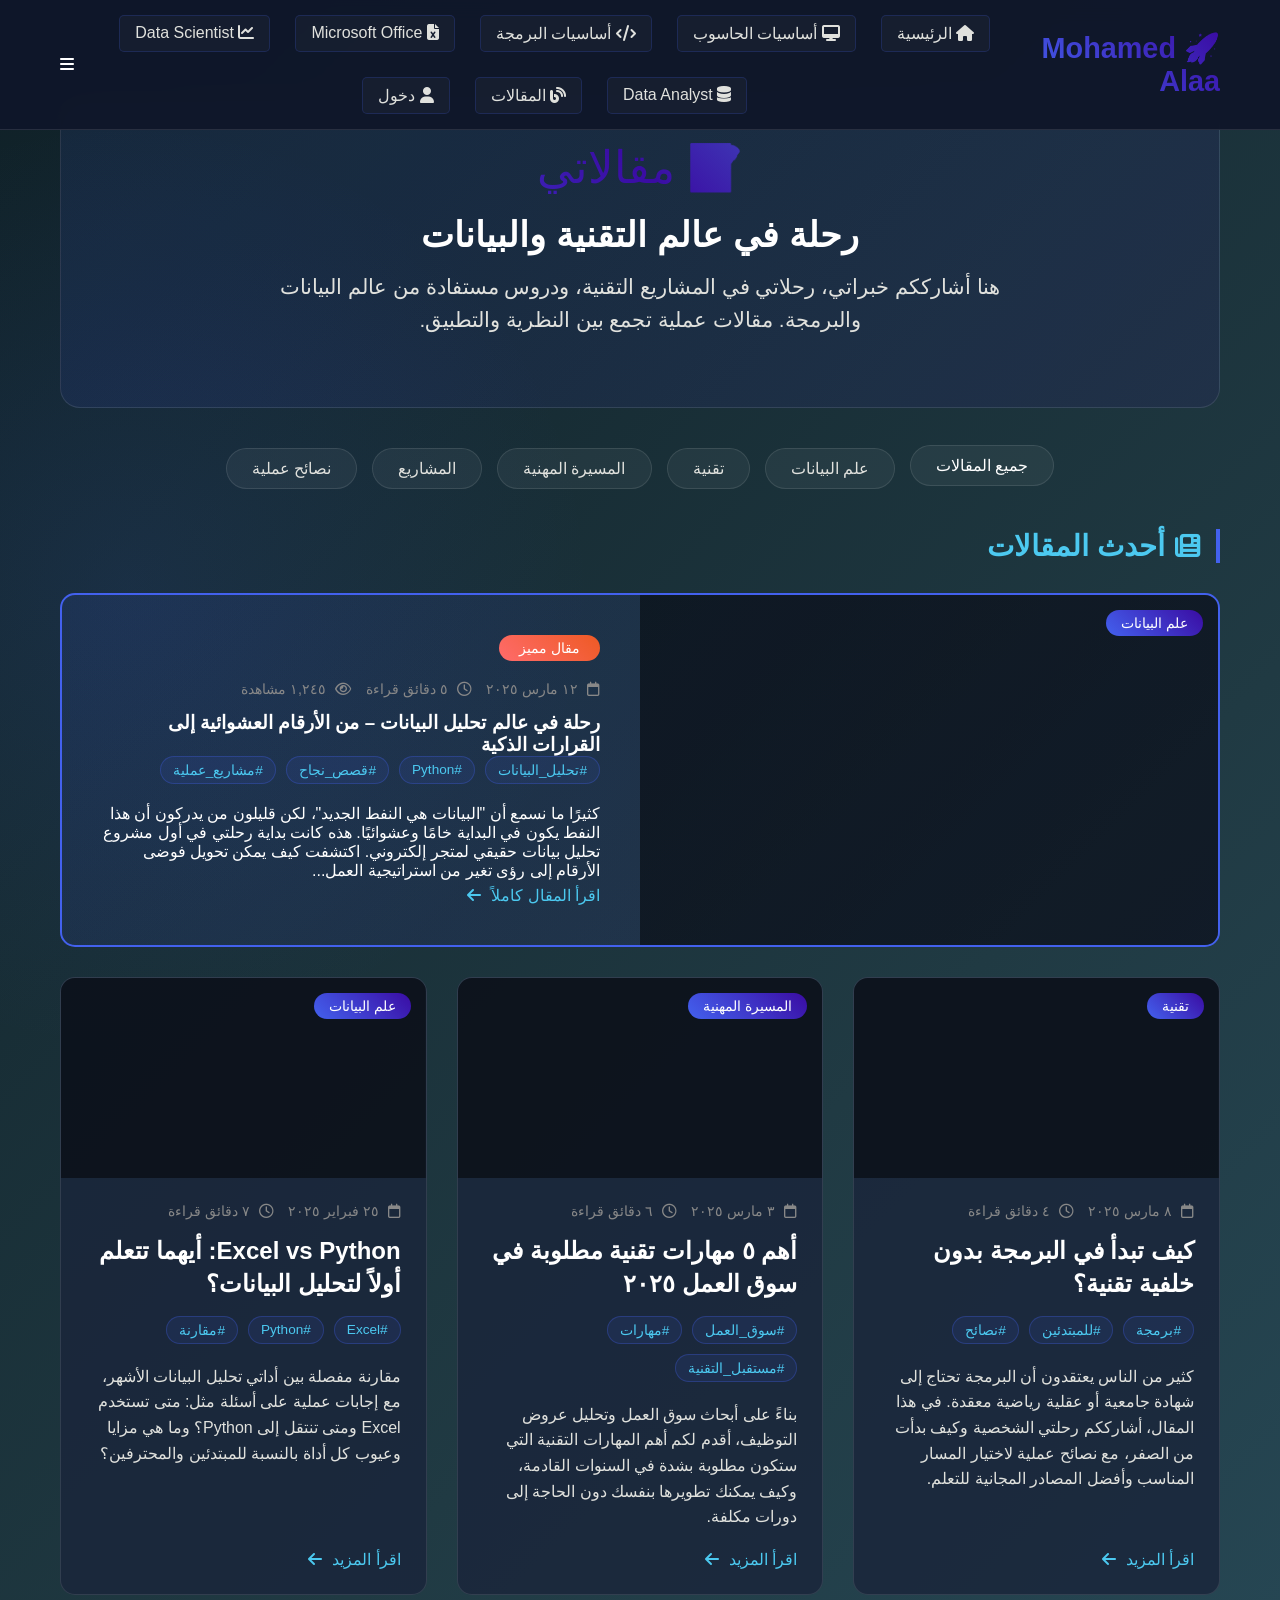
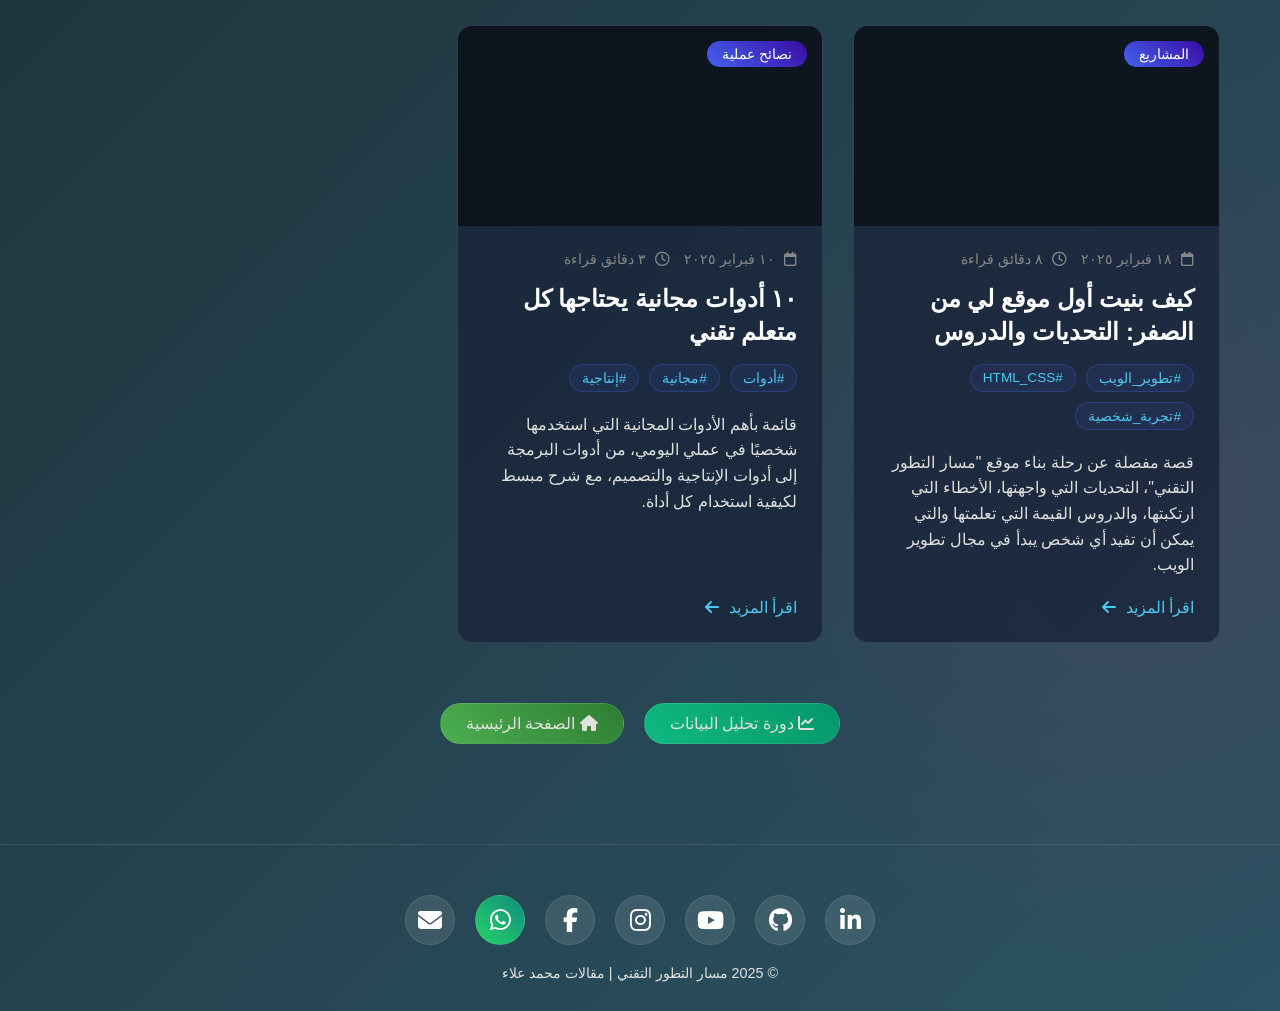
==== commit dc827a0d: "Update blogs.html" ====
--- a/blogs.html
+++ b/blogs.html
@@ -16,22 +16,52 @@
 </head>
 <body>
     <!-- ===== شريط التنقل الموحد ===== -->
-    <nav class="nav-container">
-        <div class="nav-content">
-            <a href="index.html" class="nav-logo">Mohamed Alaa</a>
-            <div class="nav-links">
-                <a href="index.html" class="nav-link">الرئيسية</a>
-                <a href="Computer_basics.html" class="nav-link">أساسيات الحاسوب</a>
-                <a href="programming-basics.html" class="nav-link">أساسيات البرمجة</a>
-                <a href="Microsoft_Office.html" class="nav-link">Microsoft Office</a>
-                <a href="data-analyst-course.html" class="nav-link">📊 Data Analyst</a>
-                <a href="data-scientist-course.html" class="nav-link">🔬 Data Scientist</a>
-                <a href="frontend-roadmap.html" class="nav-link">
-                <a href="blogs.html" class="nav-link active">المقالات</a>
-                <a href="login.html" class="nav-link">دخول</a>
-            </div>
+  <!-- ===== شريط التنقل الموحد ===== -->
+<nav class="nav-container">
+    <div class="nav-content">
+        <a href="index.html" class="nav-logo">
+            <span class="logo-icon">🚀</span>
+            Mohamed Alaa
+        </a>
+        <div class="nav-links">
+            <a href="index.html" class="nav-link">
+                <i class="fas fa-home"></i>
+                <span>الرئيسية</span>
+            </a>
+            <a href="Computer_basics.html" class="nav-link">
+                <i class="fas fa-desktop"></i>
+                <span>أساسيات الحاسوب</span>
+            </a>
+            <a href="programming-basics.html" class="nav-link">
+                <i class="fas fa-code"></i>
+                <span>أساسيات البرمجة</span>
+            </a>
+            <a href="Microsoft_Office.html" class="nav-link">
+                <i class="fas fa-file-excel"></i>
+                <span>Microsoft Office</span>
+            </a>
+            <a href="data-scientist-course.html" class="nav-link">
+                <i class="fas fa-chart-line"></i>
+                <span>Data Scientist</span>
+            </a>
+            <a href="data-analyst-course.html" class="nav-link">
+                <i class="fas fa-database"></i>
+                <span>Data Analyst</span>
+            </a>
+            <a href="blogs.html" class="nav-link">
+                <i class="fas fa-blog"></i>
+                <span>المقالات</span>
+            </a>
+            <a href="login.html" class="nav-link login-btn">
+                <i class="fas fa-user"></i>
+                <span>دخول</span>
+            </a>
         </div>
-    </nav>
+        <div class="menu-toggle" id="mobile-menu">
+            <i class="fas fa-bars"></i>
+        </div>
+    </div>
+</nav>
     <!-- ===== الحاوية الرئيسية ===== -->
     <div class="container">
         <!-- ===== هيدر الصفحة ===== -->
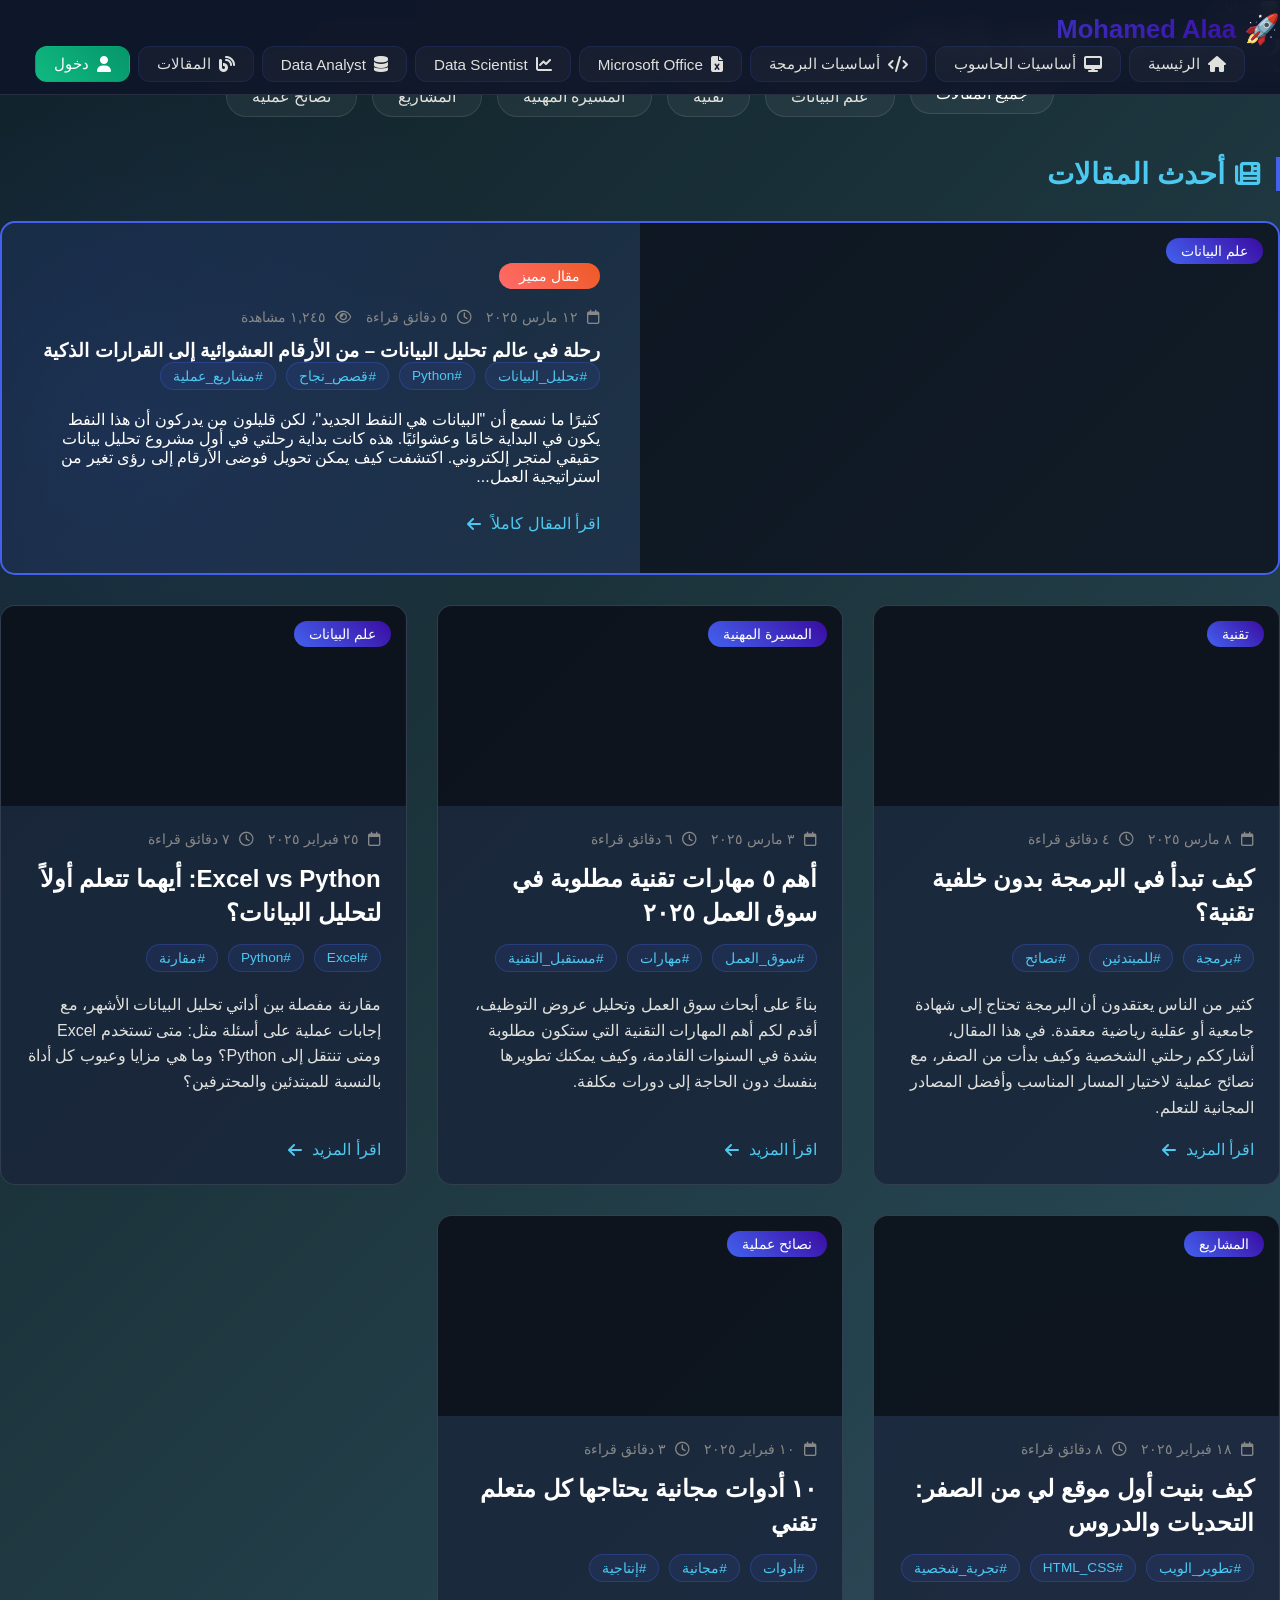
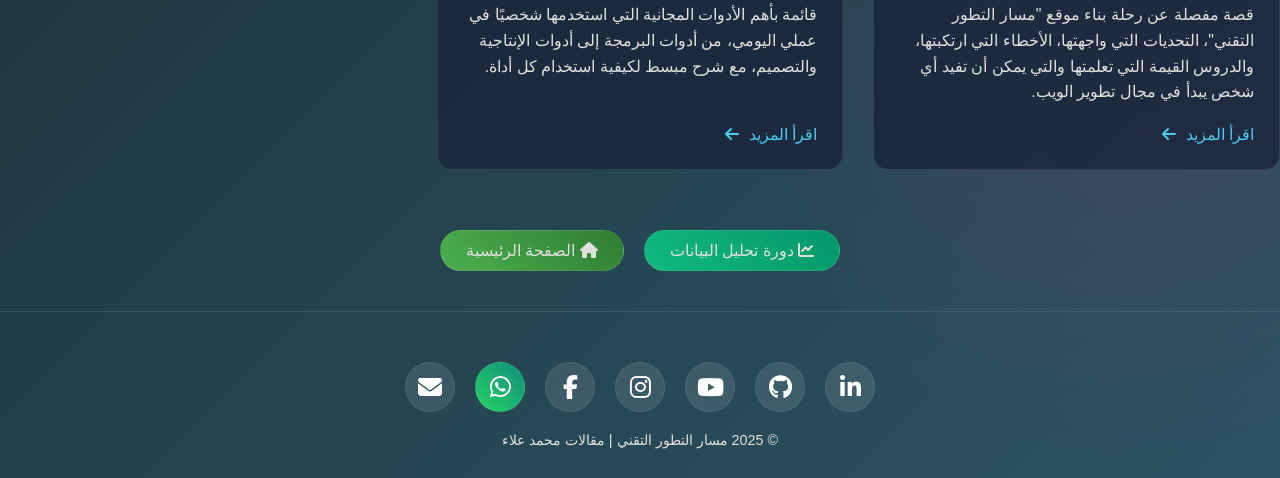
==== commit 15d0d513: "Update blogs.html" ====
--- a/blogs.html
+++ b/blogs.html
@@ -18,7 +18,7 @@
     <!-- ===== شريط التنقل الموحد ===== -->
   <!-- ===== شريط التنقل الموحد ===== -->
 <nav class="nav-container">
-    <div class="nav-content">
+
         <a href="index.html" class="nav-logo">
             <span class="logo-icon">🚀</span>
             Mohamed Alaa
--- a/blogs.css
+++ b/blogs.css
@@ -26,39 +26,66 @@
 }
 
 /* ===== شريط التنقل الموحد ===== */
+/* ===== شريط التنقل الموحد ===== */
 .nav-container { 
     background: rgba(15, 23, 42, 0.95); 
-    padding: 15px 0; 
+    padding: 12px 0; 
     position: fixed; 
     top: 0; 
     width: 100%;
     z-index: 1000; 
     backdrop-filter: blur(10px); 
-    border-bottom: 1px solid rgba(255, 255, 255, 0.1); 
+    border-bottom: 1px solid rgba(255, 255, 255, 0.1);
+    transition: all 0.3s ease;
+}
+
+.nav-container.scrolled {
+    padding: 8px 0;
+    background: rgba(15, 23, 42, 0.98);
+    box-shadow: 0 5px 20px rgba(0, 0, 0, 0.3);
 }
 
 .nav-content { 
-    max-width: 1200px; 
+    max-width: 1400px; 
     margin: 0 auto; 
     display: flex; 
     justify-content: space-between; 
     align-items: center; 
-    padding: 0 20px; 
-}
-
+    padding: 0 30px; 
+    position: relative;
+}
+
+/* ===== الشعار ===== */
 .nav-logo { 
-    font-size: 1.8rem; 
+    font-size: 1.6rem; 
     font-weight: 700; 
-    background: linear-gradient(45deg, #4361ee, #3a0ca3); 
+    background: linear-gradient(135deg, #4cc9f0, #4361ee, #3a0ca3); 
     -webkit-background-clip: text; 
     background-clip: text; 
     color: transparent; 
-    text-decoration: none; 
-}
-
+    text-decoration: none;
+    display: flex;
+    align-items: center;
+    gap: 8px;
+    transition: all 0.3s ease;
+}
+
+.nav-logo:hover {
+    transform: scale(1.02);
+}
+
+.logo-icon {
+    font-size: 1.8rem;
+    background: none;
+    -webkit-background-clip: unset;
+    background-clip: unset;
+    color: #4cc9f0;
+}
+
+/* ===== روابط التنقل ===== */
 .nav-links { 
     display: flex; 
-    gap: 25px; 
+    gap: 8px; 
     flex-wrap: wrap;
     justify-content: center;
 }
@@ -67,11 +94,44 @@
     color: #e0e1dd; 
     text-decoration: none; 
     font-weight: 500; 
-    padding: 8px 15px; 
-    border-radius: 5px; 
+    padding: 8px 18px; 
+    border-radius: 12px; 
     transition: all 0.3s ease; 
     background: rgba(255, 255, 255, 0.03);
-    border: 1px solid rgba(67, 97, 238, 0.2);
+    border: 1px solid rgba(67, 97, 238, 0.15);
+    display: flex;
+    align-items: center;
+    gap: 8px;
+    font-size: 0.95rem;
+    position: relative;
+    overflow: hidden;
+}
+
+.nav-link i {
+    font-size: 1rem;
+    transition: all 0.3s ease;
+}
+
+.nav-link span {
+    transition: all 0.3s ease;
+}
+
+/* تأثير hover على الروابط */
+.nav-link::before {
+    content: '';
+    position: absolute;
+    top: 0;
+    left: 0;
+    width: 0%;
+    height: 100%;
+    background: linear-gradient(45deg, #4361ee, #3a0ca3);
+    transition: width 0.3s ease;
+    z-index: -1;
+    border-radius: 12px;
+}
+
+.nav-link:hover::before {
+    width: 100%;
 }
 
 .nav-link:hover, .nav-link.active { 
@@ -80,46 +140,122 @@
     transform: translateY(-2px);
 }
 
-.container { 
-    max-width: 1200px; 
-    margin: 0 auto; 
-    padding: 20px; 
-    margin-top: 80px;
-}
-
-/* ===== هيدر الصفحة ===== */
-.page-header {
-    text-align: center;
-    padding: 40px 20px;
-    background: linear-gradient(135deg, rgba(67, 97, 238, 0.1), rgba(58, 12, 163, 0.1));
-    border-radius: 20px;
-    margin-bottom: 40px;
-    border: 1px solid rgba(255, 255, 255, 0.1);
-}
-
-.page-header .logo {
-    font-size: 2.8rem;
-    background: linear-gradient(45deg, #4361ee, #3a0ca3, #4cc9f0);
-    -webkit-background-clip: text;
-    background-clip: text;
-    color: transparent;
-    margin-bottom: 20px;
-}
-
-.page-header h1 {
-    font-size: 2.2rem;
-    margin-bottom: 15px;
-    color: #fff;
-}
-
-.page-header .subtitle {
-    font-size: 1.3rem;
-    max-width: 800px;
-    margin: 0 auto 30px;
-    color: #e0e1dd;
-    line-height: 1.6;
-}
-
+.nav-link:hover i {
+    transform: translateY(-2px);
+}
+
+/* الرابط النشط */
+.nav-link.active {
+    background: linear-gradient(45deg, #4361ee, #3a0ca3);
+    color: white;
+    border-color: transparent;
+    box-shadow: 0 4px 15px rgba(67, 97, 238, 0.3);
+}
+
+/* زر تسجيل الدخول المميز */
+.nav-link.login-btn {
+    background: linear-gradient(45deg, #10b981, #059669);
+    border-color: transparent;
+    color: white;
+}
+
+.nav-link.login-btn:hover {
+    transform: translateY(-2px);
+    box-shadow: 0 4px 15px rgba(16, 185, 129, 0.3);
+}
+
+/* ===== زر القائمة للجوال ===== */
+.menu-toggle {
+    display: none;
+    font-size: 1.8rem;
+    color: white;
+    cursor: pointer;
+    transition: all 0.3s ease;
+    background: rgba(255, 255, 255, 0.1);
+    width: 45px;
+    height: 45px;
+    border-radius: 12px;
+    align-items: center;
+    justify-content: center;
+}
+
+.menu-toggle:hover {
+    background: rgba(67, 97, 238, 0.5);
+}
+
+/* ===== أنماط متجاوبة للهيدر ===== */
+@media (max-width: 1100px) {
+    .nav-links {
+        gap: 5px;
+    }
+    
+    .nav-link {
+        padding: 8px 12px;
+        font-size: 0.85rem;
+    }
+    
+    .nav-link span {
+        font-size: 0.85rem;
+    }
+}
+
+@media (max-width: 900px) {
+    .menu-toggle {
+        display: flex;
+    }
+    
+    .nav-links {
+        position: fixed;
+        top: 70px;
+        right: -100%;
+        width: 280px;
+        height: calc(100vh - 70px);
+        background: rgba(15, 23, 42, 0.98);
+        backdrop-filter: blur(10px);
+        flex-direction: column;
+        padding: 20px;
+        gap: 10px;
+        transition: right 0.3s ease;
+        border-left: 1px solid rgba(255, 255, 255, 0.1);
+        z-index: 999;
+    }
+    
+    .nav-links.active {
+        right: 0;
+    }
+    
+    .nav-link {
+        width: 100%;
+        justify-content: center;
+        padding: 12px 20px;
+    }
+    
+    .nav-content {
+        padding: 0 20px;
+    }
+    
+    .nav-logo {
+        font-size: 1.4rem;
+    }
+}
+
+@media (max-width: 576px) {
+    .nav-container {
+        padding: 10px 0;
+    }
+    
+    .nav-logo {
+        font-size: 1.2rem;
+    }
+    
+    .logo-icon {
+        font-size: 1.4rem;
+    }
+    
+    .nav-link span {
+        font-size: 0.9rem;
+    }
+}
 /* ===== فلتر المقالات ===== */
 .articles-filter {
     display: flex;
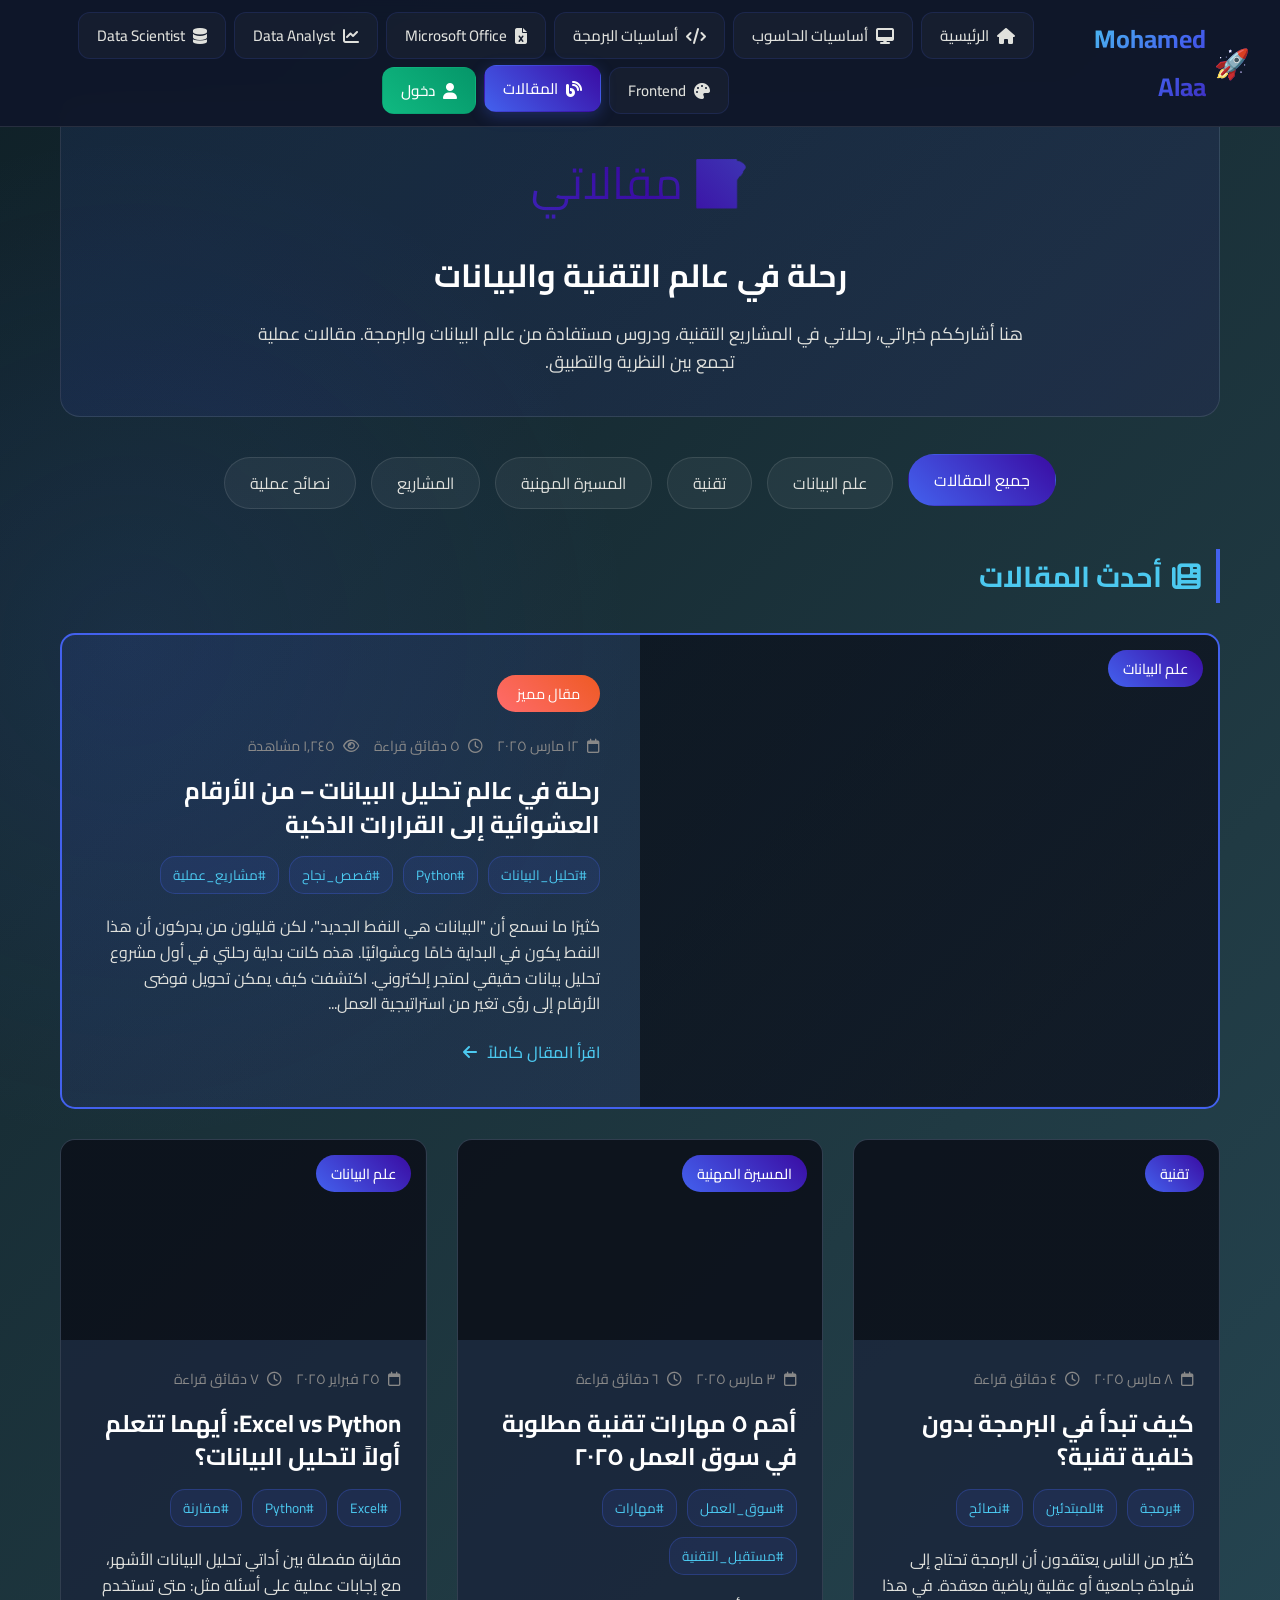
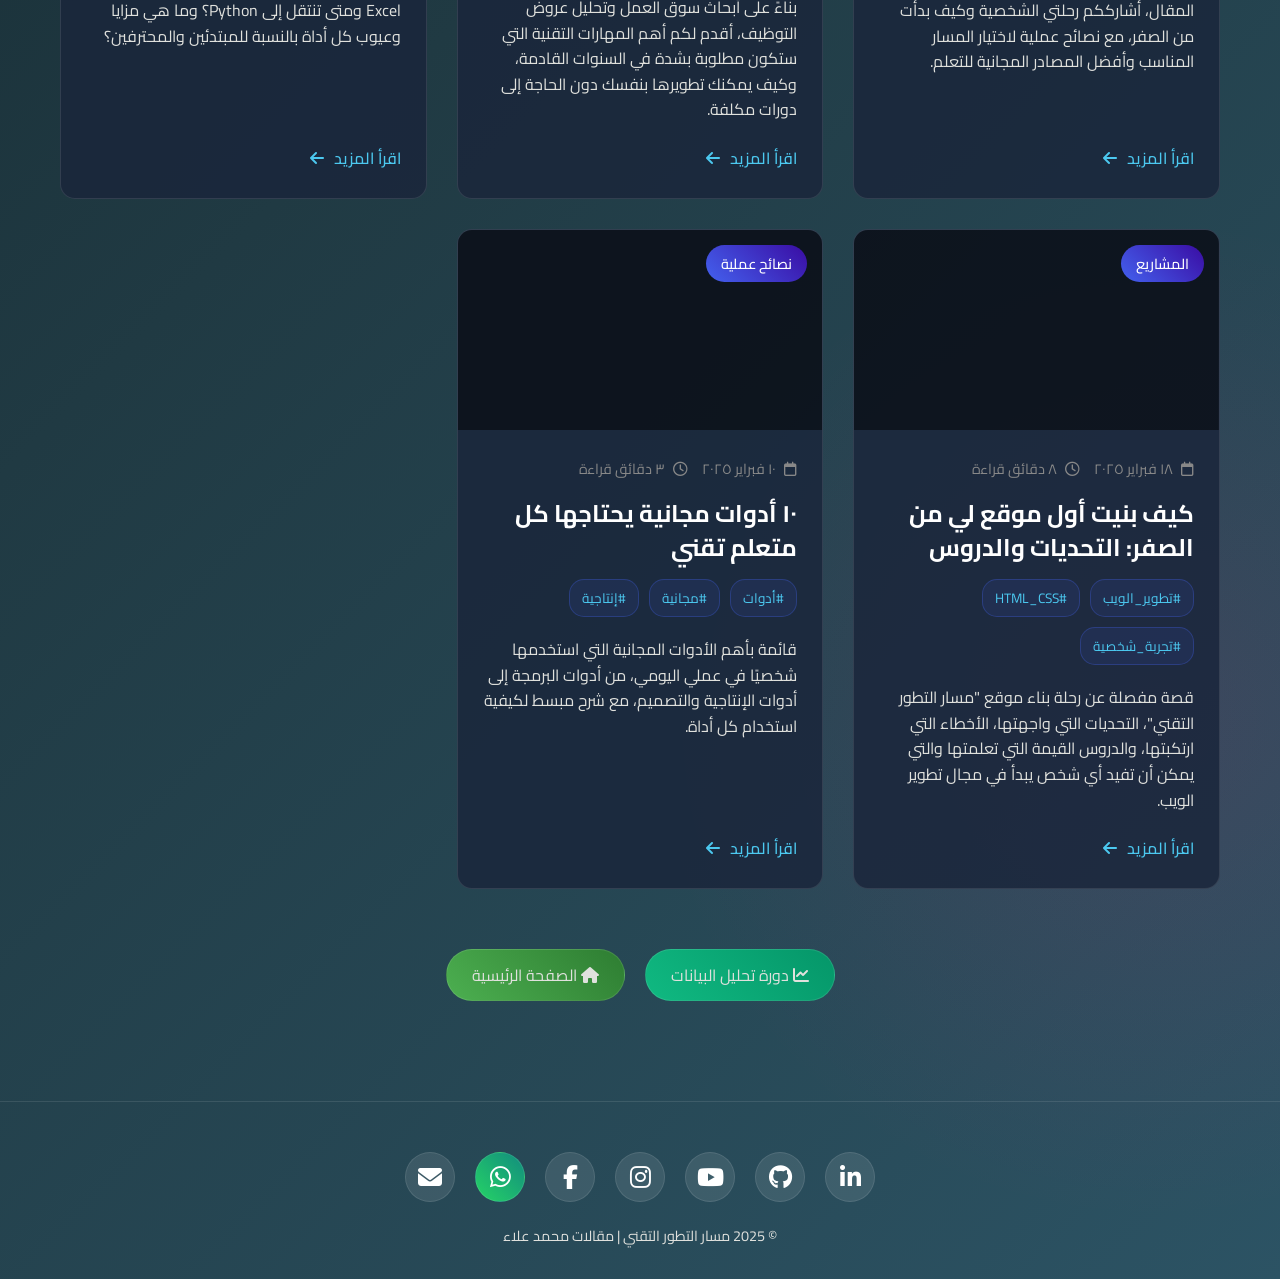
==== commit bb5b915c: "Update blogs.html" ====
--- a/blogs.html
+++ b/blogs.html
@@ -2,66 +2,687 @@
 <html lang="ar" dir="rtl">
 <head>
     <meta charset="UTF-8">
-    <meta name="viewport" content="width=device-width, initial-scale=1.0">
+    <meta name="viewport" content="width=device-width, initial-scale=1.0, maximum-scale=1.5, user-scalable=yes">
     <title>مقالاتي | مسار التطور التقني - محمد علاء</title>
+    <meta name="description" content="مدونة محمد علاء التقنية - مقالات في عالم البرمجة، تحليل البيانات، الذكاء الاصطناعي، وتطوير الويب">
     <link rel="icon" href="icons mohamed.png" type="image/png">
     <link rel="stylesheet" href="https://cdnjs.cloudflare.com/ajax/libs/font-awesome/6.4.0/css/all.min.css">
-    <link rel="stylesheet" href="blogs.css">
+    <link href="https://fonts.googleapis.com/css2?family=Cairo:wght@400;500;600;700;800&display=swap" rel="stylesheet">
+    
     <style>
-    </style>
-
-    <style>
-  
+        * {
+            margin: 0;
+            padding: 0;
+            box-sizing: border-box;
+        }
+
+        body {
+            font-family: 'Cairo', 'Segoe UI', Tahoma, Geneva, Verdana, sans-serif;
+            background: linear-gradient(135deg, #0f2027, #203a43, #2c5364);
+            color: #fff;
+            min-height: 100vh;
+            overflow-x: hidden;
+            position: relative;
+        }
+
+        body::before {
+            content: "";
+            position: absolute;
+            top: 0;
+            left: 0;
+            width: 100%;
+            height: 100%;
+            background: radial-gradient(circle at 10% 20%, rgba(67, 97, 238, 0.1) 0%, transparent 20%),
+                        radial-gradient(circle at 90% 80%, rgba(247, 37, 133, 0.1) 0%, transparent 20%);
+            z-index: -1;
+        }
+
+        /* ===== شريط التنقل الموحد ===== */
+        .nav-container {
+            background: rgba(15, 23, 42, 0.95);
+            padding: 12px 0;
+            position: fixed;
+            top: 0;
+            width: 100%;
+            z-index: 1000;
+            backdrop-filter: blur(10px);
+            border-bottom: 1px solid rgba(255, 255, 255, 0.1);
+            transition: all 0.3s ease;
+        }
+
+        .nav-container.scrolled {
+            padding: 8px 0;
+            background: rgba(15, 23, 42, 0.98);
+            box-shadow: 0 5px 20px rgba(0, 0, 0, 0.3);
+        }
+
+        .nav-content {
+            max-width: 1400px;
+            margin: 0 auto;
+            display: flex;
+            justify-content: space-between;
+            align-items: center;
+            padding: 0 30px;
+            position: relative;
+        }
+
+        .nav-logo {
+            font-size: 1.6rem;
+            font-weight: 700;
+            background: linear-gradient(135deg, #4cc9f0, #4361ee, #3a0ca3);
+            -webkit-background-clip: text;
+            background-clip: text;
+            color: transparent;
+            text-decoration: none;
+            display: flex;
+            align-items: center;
+            gap: 8px;
+            transition: all 0.3s ease;
+        }
+
+        .nav-logo:hover {
+            transform: scale(1.02);
+        }
+
+        .logo-icon {
+            font-size: 1.8rem;
+            background: none;
+            -webkit-background-clip: unset;
+            background-clip: unset;
+            color: #4cc9f0;
+        }
+
+        .nav-links {
+            display: flex;
+            gap: 8px;
+            flex-wrap: wrap;
+            justify-content: center;
+        }
+
+        .nav-link {
+            color: #e0e1dd;
+            text-decoration: none;
+            font-weight: 500;
+            padding: 8px 18px;
+            border-radius: 12px;
+            transition: all 0.3s ease;
+            background: rgba(255, 255, 255, 0.03);
+            border: 1px solid rgba(67, 97, 238, 0.15);
+            display: flex;
+            align-items: center;
+            gap: 8px;
+            font-size: 0.95rem;
+            position: relative;
+            overflow: hidden;
+        }
+
+        .nav-link i {
+            font-size: 1rem;
+            transition: all 0.3s ease;
+        }
+
+        .nav-link::before {
+            content: '';
+            position: absolute;
+            top: 0;
+            left: 0;
+            width: 0%;
+            height: 100%;
+            background: linear-gradient(45deg, #4361ee, #3a0ca3);
+            transition: width 0.3s ease;
+            z-index: -1;
+            border-radius: 12px;
+        }
+
+        .nav-link:hover::before {
+            width: 100%;
+        }
+
+        .nav-link:hover, .nav-link.active {
+            color: white;
+            border-color: transparent;
+            transform: translateY(-2px);
+        }
+
+        .nav-link.active {
+            background: linear-gradient(45deg, #4361ee, #3a0ca3);
+            color: white;
+            border-color: transparent;
+            box-shadow: 0 4px 15px rgba(67, 97, 238, 0.3);
+        }
+
+        .login-btn {
+            background: linear-gradient(45deg, #10b981, #059669);
+            border-color: transparent;
+            color: white;
+        }
+
+        .login-btn:hover {
+            transform: translateY(-2px);
+            box-shadow: 0 4px 15px rgba(16, 185, 129, 0.3);
+        }
+
+        .menu-toggle {
+            display: none;
+            font-size: 1.8rem;
+            color: white;
+            cursor: pointer;
+            transition: all 0.3s ease;
+            background: rgba(255, 255, 255, 0.1);
+            width: 45px;
+            height: 45px;
+            border-radius: 12px;
+            align-items: center;
+            justify-content: center;
+        }
+
+        /* ===== الحاوية الرئيسية ===== */
+        .container {
+            max-width: 1200px;
+            margin: 0 auto;
+            padding: 20px;
+            margin-top: 80px;
+        }
+
+        /* ===== هيدر الصفحة ===== */
+        .page-header {
+            text-align: center;
+            padding: 40px 20px;
+            background: linear-gradient(135deg, rgba(67, 97, 238, 0.1), rgba(58, 12, 163, 0.1));
+            border-radius: 20px;
+            margin-bottom: 40px;
+            border: 1px solid rgba(255, 255, 255, 0.1);
+        }
+
+        .page-header .logo {
+            font-size: 2.8rem;
+            background: linear-gradient(45deg, #4361ee, #3a0ca3, #4cc9f0);
+            -webkit-background-clip: text;
+            background-clip: text;
+            color: transparent;
+            margin-bottom: 20px;
+        }
+
+        .page-header h1 {
+            font-size: 2rem;
+            margin-bottom: 15px;
+        }
+
+        .page-header .subtitle {
+            font-size: 1.1rem;
+            max-width: 800px;
+            margin: 0 auto;
+            color: #e0e1dd;
+            line-height: 1.6;
+        }
+
+        /* ===== فلتر المقالات ===== */
+        .articles-filter {
+            display: flex;
+            justify-content: center;
+            gap: 15px;
+            flex-wrap: wrap;
+            margin-bottom: 40px;
+        }
+
+        .filter-btn {
+            padding: 10px 25px;
+            background: rgba(255, 255, 255, 0.05);
+            border: 1px solid rgba(255, 255, 255, 0.1);
+            color: #e0e1dd;
+            border-radius: 50px;
+            cursor: pointer;
+            transition: all 0.3s ease;
+            font-size: 1rem;
+            font-family: 'Cairo', sans-serif;
+        }
+
+        .filter-btn:hover, .filter-btn.active {
+            background: linear-gradient(45deg, #4361ee, #3a0ca3);
+            color: white;
+            transform: translateY(-3px);
+            border-color: transparent;
+        }
+
+        /* ===== شبكة المقالات ===== */
+        .articles-grid {
+            display: grid;
+            grid-template-columns: repeat(auto-fill, minmax(350px, 1fr));
+            gap: 30px;
+            margin-bottom: 60px;
+        }
+
+        .article-card {
+            background: rgba(27, 38, 59, 0.85);
+            border-radius: 15px;
+            overflow: hidden;
+            transition: all 0.4s ease;
+            border: 1px solid rgba(255, 255, 255, 0.1);
+            height: 100%;
+            display: flex;
+            flex-direction: column;
+            opacity: 0;
+            transform: translateY(20px);
+            transition: opacity 0.6s ease, transform 0.6s ease;
+        }
+
+        .article-card:hover {
+            transform: translateY(-10px);
+            box-shadow: 0 15px 35px rgba(67, 97, 238, 0.2);
+            border-color: #4361ee;
+        }
+
+        .article-image {
+            height: 200px;
+            width: 100%;
+            background-size: cover;
+            background-position: center;
+            position: relative;
+        }
+
+        .article-category {
+            position: absolute;
+            top: 15px;
+            right: 15px;
+            background: linear-gradient(45deg, #4361ee, #3a0ca3);
+            color: white;
+            padding: 5px 15px;
+            border-radius: 20px;
+            font-size: 0.9rem;
+            font-weight: 500;
+        }
+
+        .article-content {
+            padding: 25px;
+            flex-grow: 1;
+            display: flex;
+            flex-direction: column;
+        }
+
+        .featured-content {
+            padding: 40px;
+            display: flex;
+            flex-direction: column;
+            justify-content: center;
+        }
+
+        .article-meta {
+            display: flex;
+            gap: 15px;
+            margin-bottom: 15px;
+            color: #888;
+            font-size: 0.9rem;
+            flex-wrap: wrap;
+        }
+
+        .article-meta i {
+            margin-left: 5px;
+        }
+
+        .article-content h3, .featured-content h3 {
+            color: #fff;
+            margin-bottom: 15px;
+            font-size: 1.5rem;
+            line-height: 1.4;
+        }
+
+        .article-content p, .featured-content p {
+            color: #e0e1dd;
+            line-height: 1.6;
+            margin-bottom: 20px;
+            flex-grow: 1;
+        }
+
+        .article-tags {
+            display: flex;
+            flex-wrap: wrap;
+            gap: 10px;
+            margin-bottom: 20px;
+        }
+
+        .article-tag {
+            background: rgba(67, 97, 238, 0.1);
+            color: #4cc9f0;
+            padding: 5px 12px;
+            border-radius: 15px;
+            font-size: 0.85rem;
+            border: 1px solid rgba(67, 97, 238, 0.3);
+        }
+
+        .read-more {
+            display: inline-flex;
+            align-items: center;
+            gap: 10px;
+            color: #4cc9f0;
+            text-decoration: none;
+            font-weight: 500;
+            margin-top: auto;
+            transition: all 0.3s ease;
+        }
+
+        .read-more:hover {
+            gap: 15px;
+            color: #fff;
+        }
+
+        /* ===== مقال مميز ===== */
+        .featured-article {
+            grid-column: 1 / -1;
+            display: grid;
+            grid-template-columns: 1fr 1fr;
+            gap: 0;
+            background: linear-gradient(135deg, rgba(67, 97, 238, 0.1), rgba(58, 12, 163, 0.1));
+            border: 2px solid #4361ee;
+        }
+
+        .featured-article .article-image {
+            height: 100%;
+            min-height: 350px;
+        }
+
+        .featured-badge {
+            display: inline-block;
+            background: linear-gradient(45deg, #ff6b6b, #ee5a24);
+            color: white;
+            padding: 5px 20px;
+            border-radius: 20px;
+            font-size: 0.9rem;
+            margin-bottom: 20px;
+            align-self: flex-start;
+        }
+
+        /* ===== تفاصيل المقال ===== */
+        .article-detail-content {
+            background: rgba(15, 23, 42, 0.9);
+            border-radius: 15px;
+            padding: 40px;
+            border: 1px solid rgba(255, 255, 255, 0.1);
+            margin-bottom: 30px;
+        }
+
+        .article-detail-header {
+            display: flex;
+            justify-content: space-between;
+            align-items: center;
+            margin-bottom: 30px;
+            flex-wrap: wrap;
+            gap: 20px;
+        }
+
+        .article-detail-title {
+            color: #4cc9f0;
+            font-size: 2rem;
+            margin-bottom: 10px;
+        }
+
+        .article-detail-meta {
+            display: flex;
+            gap: 20px;
+            color: #888;
+            margin-bottom: 20px;
+            flex-wrap: wrap;
+        }
+
+        .article-detail-category {
+            background: linear-gradient(45deg, #4361ee, #3a0ca3);
+            color: white;
+            padding: 8px 20px;
+            border-radius: 20px;
+            font-size: 0.9rem;
+        }
+
+        .article-detail-body {
+            line-height: 1.8;
+            color: #e0e1dd;
+        }
+
+        .article-detail-body h3 {
+            color: #4cc9f0;
+            margin: 30px 0 15px;
+        }
+
+        .article-detail-body ul, .article-detail-body ol {
+            padding-right: 30px;
+            margin: 15px 0;
+        }
+
+        .article-detail-body li {
+            margin: 8px 0;
+        }
+
+        .section-title {
+            font-size: 1.8rem;
+            margin-bottom: 30px;
+            display: flex;
+            align-items: center;
+            gap: 10px;
+            color: #4cc9f0;
+            border-right: 4px solid #4361ee;
+            padding-right: 15px;
+        }
+
+        /* ===== الفوتر ===== */
+        footer {
+            text-align: center;
+            padding: 30px 0;
+            margin-top: 40px;
+            border-top: 1px solid rgba(255, 255, 255, 0.1);
+        }
+
+        .social-icons {
+            display: flex;
+            justify-content: center;
+            gap: 20px;
+            margin: 20px 0;
+            flex-wrap: wrap;
+        }
+
+        .social-icon {
+            width: 50px;
+            height: 50px;
+            border-radius: 50%;
+            background: rgba(255, 255, 255, 0.1);
+            display: flex;
+            align-items: center;
+            justify-content: center;
+            font-size: 1.5rem;
+            transition: all 0.3s ease;
+            text-decoration: none;
+            color: #fff;
+            border: 1px solid rgba(255, 255, 255, 0.1);
+        }
+
+        .social-icon:hover {
+            background: #4361ee;
+            transform: translateY(-5px);
+        }
+
+        .copyright {
+            color: #e0e1dd;
+            font-size: 0.9rem;
+        }
+
+        /* ===== زر العودة للأعلى ===== */
+        .back-to-top {
+            position: fixed;
+            bottom: 30px;
+            right: 30px;
+            width: 50px;
+            height: 50px;
+            border-radius: 50%;
+            background: linear-gradient(45deg, #4361ee, #3a0ca3);
+            color: white;
+            border: none;
+            cursor: pointer;
+            display: none;
+            align-items: center;
+            justify-content: center;
+            font-size: 20px;
+            transition: all 0.3s ease;
+            z-index: 1000;
+        }
+
+        .back-to-top:hover {
+            transform: translateY(-3px);
+        }
+
+        /* ===== متجاوب ===== */
+        @media (max-width: 992px) {
+            .featured-article {
+                grid-template-columns: 1fr;
+            }
+            .featured-article .article-image {
+                height: 250px;
+            }
+        }
+
+        @media (max-width: 900px) {
+            .menu-toggle {
+                display: flex;
+            }
+            
+            .nav-links {
+                position: fixed;
+                top: 70px;
+                right: -100%;
+                width: 280px;
+                height: calc(100vh - 70px);
+                background: rgba(15, 23, 42, 0.98);
+                backdrop-filter: blur(10px);
+                flex-direction: column;
+                padding: 20px;
+                gap: 10px;
+                transition: right 0.3s ease;
+                border-left: 1px solid rgba(255, 255, 255, 0.1);
+                z-index: 999;
+            }
+            
+            .nav-links.active {
+                right: 0;
+            }
+            
+            .nav-link {
+                width: 100%;
+                justify-content: center;
+                padding: 12px 20px;
+            }
+            
+            .nav-content {
+                padding: 0 20px;
+            }
+            
+            .container {
+                margin-top: 100px;
+            }
+        }
+
+        @media (max-width: 768px) {
+            .page-header .logo {
+                font-size: 2rem;
+            }
+            .page-header h1 {
+                font-size: 1.5rem;
+            }
+            .articles-grid {
+                grid-template-columns: 1fr;
+            }
+            .articles-filter {
+                gap: 10px;
+            }
+            .filter-btn {
+                padding: 8px 20px;
+                font-size: 0.9rem;
+            }
+            .article-detail-header {
+                flex-direction: column;
+                align-items: flex-start;
+            }
+            .article-detail-title {
+                font-size: 1.5rem;
+            }
+            .article-detail-content {
+                padding: 20px;
+            }
+        }
+
+        @media (max-width: 576px) {
+            .article-meta {
+                flex-direction: column;
+                gap: 5px;
+            }
+            .featured-content {
+                padding: 25px;
+            }
+            .article-content h3, .featured-content h3 {
+                font-size: 1.2rem;
+            }
+            .back-to-top {
+                width: 40px;
+                height: 40px;
+                font-size: 16px;
+            }
+        }
+
+        /* ===== أنيميشن ===== */
+        @keyframes fadeIn {
+            from { opacity: 0; transform: translateY(20px); }
+            to { opacity: 1; transform: translateY(0); }
+        }
     </style>
 </head>
 <body>
+
     <!-- ===== شريط التنقل الموحد ===== -->
-  <!-- ===== شريط التنقل الموحد ===== -->
-<nav class="nav-container">
-
-        <a href="index.html" class="nav-logo">
-            <span class="logo-icon">🚀</span>
-            Mohamed Alaa
-        </a>
-        <div class="nav-links">
-            <a href="index.html" class="nav-link">
-                <i class="fas fa-home"></i>
-                <span>الرئيسية</span>
+    <nav class="nav-container">
+        <div class="nav-content">
+            <a href="index.html" class="nav-logo">
+                <span class="logo-icon">🚀</span>
+                Mohamed Alaa
             </a>
-            <a href="Computer_basics.html" class="nav-link">
-                <i class="fas fa-desktop"></i>
-                <span>أساسيات الحاسوب</span>
-            </a>
-            <a href="programming-basics.html" class="nav-link">
-                <i class="fas fa-code"></i>
-                <span>أساسيات البرمجة</span>
-            </a>
-            <a href="Microsoft_Office.html" class="nav-link">
-                <i class="fas fa-file-excel"></i>
-                <span>Microsoft Office</span>
-            </a>
-            <a href="data-scientist-course.html" class="nav-link">
-                <i class="fas fa-chart-line"></i>
-                <span>Data Scientist</span>
-            </a>
-            <a href="data-analyst-course.html" class="nav-link">
-                <i class="fas fa-database"></i>
-                <span>Data Analyst</span>
-            </a>
-            <a href="blogs.html" class="nav-link">
-                <i class="fas fa-blog"></i>
-                <span>المقالات</span>
-            </a>
-            <a href="login.html" class="nav-link login-btn">
-                <i class="fas fa-user"></i>
-                <span>دخول</span>
-            </a>
+            <div class="nav-links">
+                <a href="index.html" class="nav-link">
+                    <i class="fas fa-home"></i>
+                    <span>الرئيسية</span>
+                </a>
+                <a href="Computer_basics.html" class="nav-link">
+                    <i class="fas fa-desktop"></i>
+                    <span>أساسيات الحاسوب</span>
+                </a>
+                <a href="programming-basics.html" class="nav-link">
+                    <i class="fas fa-code"></i>
+                    <span>أساسيات البرمجة</span>
+                </a>
+                <a href="Microsoft_Office.html" class="nav-link">
+                    <i class="fas fa-file-excel"></i>
+                    <span>Microsoft Office</span>
+                </a>
+                <a href="data-analyst-course.html" class="nav-link">
+                    <i class="fas fa-chart-line"></i>
+                    <span>Data Analyst</span>
+                </a>
+                <a href="data-scientist-course.html" class="nav-link">
+                    <i class="fas fa-database"></i>
+                    <span>Data Scientist</span>
+                </a>
+                <a href="frontend-roadmap.html" class="nav-link">
+                    <i class="fas fa-palette"></i>
+                    <span>Frontend</span>
+                </a>
+                <a href="blogs.html" class="nav-link active">
+                    <i class="fas fa-blog"></i>
+                    <span>المقالات</span>
+                </a>
+                <a href="login.html" class="nav-link login-btn">
+                    <i class="fas fa-user"></i>
+                    <span>دخول</span>
+                </a>
+            </div>
+            <div class="menu-toggle" id="mobile-menu">
+                <i class="fas fa-bars"></i>
+            </div>
         </div>
-        <div class="menu-toggle" id="mobile-menu">
-            <i class="fas fa-bars"></i>
-        </div>
-    </div>
-</nav>
+    </nav>
+
     <!-- ===== الحاوية الرئيسية ===== -->
     <div class="container">
         <!-- ===== هيدر الصفحة ===== -->
@@ -113,7 +734,7 @@
                         <p>
                             كثيرًا ما نسمع أن "البيانات هي النفط الجديد"، لكن قليلون من يدركون أن هذا النفط يكون في البداية خامًا وعشوائيًا. هذه كانت بداية رحلتي في أول مشروع تحليل بيانات حقيقي لمتجر إلكتروني. اكتشفت كيف يمكن تحويل فوضى الأرقام إلى رؤى تغير من استراتيجية العمل...
                         </p>
-                        <a href="data-scientist-course.html" class="read-more" data-article="data-science">
+                        <a href="#" class="read-more" data-article="data-science">
                             اقرأ المقال كاملاً <i class="fas fa-arrow-left"></i>
                         </a>
                     </div>
@@ -138,7 +759,7 @@
                         <p>
                             كثير من الناس يعتقدون أن البرمجة تحتاج إلى شهادة جامعية أو عقلية رياضية معقدة. في هذا المقال، أشارككم رحلتي الشخصية وكيف بدأت من الصفر، مع نصائح عملية لاختيار المسار المناسب وأفضل المصادر المجانية للتعلم.
                         </p>
-                        <a href="programming-basics.html" class="read-more" data-article="programming">
+                        <a href="#" class="read-more" data-article="programming">
                             اقرأ المزيد <i class="fas fa-arrow-left"></i>
                         </a>
                     </div>
@@ -163,7 +784,7 @@
                         <p>
                             بناءً على أبحاث سوق العمل وتحليل عروض التوظيف، أقدم لكم أهم المهارات التقنية التي ستكون مطلوبة بشدة في السنوات القادمة، وكيف يمكنك تطويرها بنفسك دون الحاجة إلى دورات مكلفة.
                         </p>
-                        <a href="coming-soon.html?course=career" class="read-more" data-article="career">
+                        <a href="#" class="read-more" data-article="career">
                             اقرأ المزيد <i class="fas fa-arrow-left"></i>
                         </a>
                     </div>
@@ -188,7 +809,7 @@
                         <p>
                             مقارنة مفصلة بين أداتي تحليل البيانات الأشهر، مع إجابات عملية على أسئلة مثل: متى تستخدم Excel ومتى تنتقل إلى Python؟ وما هي مزايا وعيوب كل أداة بالنسبة للمبتدئين والمحترفين؟
                         </p>
-                        <a href="data-analyst-course.html" class="read-more" data-article="excel-python">
+                        <a href="#" class="read-more" data-article="excel-python">
                             اقرأ المزيد <i class="fas fa-arrow-left"></i>
                         </a>
                     </div>
@@ -213,7 +834,7 @@
                         <p>
                             قصة مفصلة عن رحلة بناء موقع "مسار التطور التقني"، التحديات التي واجهتها، الأخطاء التي ارتكبتها، والدروس القيمة التي تعلمتها والتي يمكن أن تفيد أي شخص يبدأ في مجال تطوير الويب.
                         </p>
-                        <a href="Computer_basics.html" class="read-more" data-article="website-project">
+                        <a href="#" class="read-more" data-article="website-project">
                             اقرأ المزيد <i class="fas fa-arrow-left"></i>
                         </a>
                     </div>
@@ -238,7 +859,7 @@
                         <p>
                             قائمة بأهم الأدوات المجانية التي استخدمها شخصيًا في عملي اليومي، من أدوات البرمجة إلى أدوات الإنتاجية والتصميم، مع شرح مبسط لكيفية استخدام كل أداة.
                         </p>
-                        <a href="coming-soon.html?course=tools" class="read-more" data-article="tools">
+                        <a href="#" class="read-more" data-article="tools">
                             اقرأ المزيد <i class="fas fa-arrow-left"></i>
                         </a>
                     </div>
@@ -288,24 +909,71 @@
         <p class="copyright">© 2025 مسار التطور التقني | مقالات محمد علاء</p>
     </footer>
 
-    <!-- ===== جافاسكريبت ===== -->
+    <button class="back-to-top" id="backToTop"><i class="fas fa-arrow-up"></i></button>
+
     <script>
         document.addEventListener('DOMContentLoaded', function() {
+            // ===== قائمة الجوال =====
+            const menuToggle = document.getElementById('mobile-menu');
+            const navLinks = document.querySelector('.nav-links');
+            
+            if (menuToggle) {
+                menuToggle.addEventListener('click', function() {
+                    navLinks.classList.toggle('active');
+                    const icon = this.querySelector('i');
+                    if (navLinks.classList.contains('active')) {
+                        icon.classList.remove('fa-bars');
+                        icon.classList.add('fa-times');
+                    } else {
+                        icon.classList.remove('fa-times');
+                        icon.classList.add('fa-bars');
+                    }
+                });
+            }
+
+            document.querySelectorAll('.nav-link').forEach(link => {
+                link.addEventListener('click', () => {
+                    if (window.innerWidth <= 900 && navLinks) {
+                        navLinks.classList.remove('active');
+                        if (menuToggle) {
+                            const icon = menuToggle.querySelector('i');
+                            icon.classList.remove('fa-times');
+                            icon.classList.add('fa-bars');
+                        }
+                    }
+                });
+            });
+
+            // تأثير التمرير على الهيدر
+            window.addEventListener('scroll', function() {
+                const nav = document.querySelector('.nav-container');
+                if (window.scrollY > 50) {
+                    nav.classList.add('scrolled');
+                } else {
+                    nav.classList.remove('scrolled');
+                }
+            });
+
+            // زر العودة للأعلى
+            const backBtn = document.getElementById('backToTop');
+            window.addEventListener('scroll', () => {
+                backBtn.style.display = window.scrollY > 300 ? 'flex' : 'none';
+            });
+            backBtn.addEventListener('click', () => {
+                window.scrollTo({ top: 0, behavior: 'smooth' });
+            });
+
             // ===== فلترة المقالات =====
             const filterBtns = document.querySelectorAll('.filter-btn');
             const articleCards = document.querySelectorAll('.article-card');
             
             filterBtns.forEach(btn => {
                 btn.addEventListener('click', function() {
-                    // إزالة النشاط من جميع الأزرار
                     filterBtns.forEach(b => b.classList.remove('active'));
-                    
-                    // إضافة النشاط للزر المضغوط
                     this.classList.add('active');
                     
                     const filter = this.getAttribute('data-filter');
                     
-                    // عرض/إخفاء المقالات بناءً على الفلتر
                     articleCards.forEach(card => {
                         const categories = card.getAttribute('data-category').split(' ');
                         
@@ -333,420 +1001,54 @@
             const backToArticlesBtn = document.getElementById('back-to-articles');
             const articleContent = document.getElementById('article-content');
             
-            // محتوى المقالات
             const articlesData = {
                 'data-science': {
-                    title: 'رحلة في عالم تحليل البيانات – من الأرقام العشوائية إلى القرارات الذكية',
-                    date: '١٢ مارس ٢٠٢٥',
-                    readTime: '٥ دقائق قراءة',
-                    views: '١,٢٤٥ مشاهدة',
-                    category: 'علم البيانات',
-                    tags: ['#تحليل_البيانات', '#Python', '#قصص_نجاح', '#مشاريع_عملية'],
-                    content: `
-                        <div class="article-detail-header">
-                            <div>
-                                <h2 class="article-detail-title">رحلة في عالم تحليل البيانات – من الأرقام العشوائية إلى القرارات الذكية</h2>
-                                <div class="article-detail-meta">
-                                    <span><i class="far fa-calendar"></i> ١٢ مارس ٢٠٢٥</span>
-                                    <span><i class="far fa-clock"></i> ٥ دقائق قراءة</span>
-                                    <span><i class="far fa-eye"></i> ١,٢٤٥ مشاهدة</span>
-                                </div>
-                            </div>
-                            <span class="article-detail-category">علم البيانات</span>
-                        </div>
-                        
-                        <div class="article-detail-body">
-                            <h3>📊 من الفوضى إلى النظام: رحلتي في اكتشاف أسرار البيانات</h3>
-                            <p>
-                                كثيرًا ما نسمع أن "البيانات هي النفط الجديد"، لكن قليلون من يدركون أن هذا النفط يكون في البداية خامًا وعشوائيًا، ينتظر من يحوله إلى وقود للقرارات الذكية. هذه كانت بداية رحلتي في أول مشروع تحليل بيانات حقيقي.
-                            </p>
-                            <p>
-                                واجهت مجموعة بيانات ضخمة عن أنماط التسوق لمتجر إلكتروني - كانت تبدو كفوضى من الأرقام والتواريخ والرموز. لكنني آمنت بأن وراء كل رقم قصة، ووراء كل عمود إحصائي قرار يمكن أن يغير مسار عمل.
-                            </p>
-                            
-                            <h3>🔍 التحليل العملي: خطوة بخطوة</h3>
-                            <p>
-                                اتبعت منهجية علم البيانات المنظمة:
-                            </p>
-                            <ul>
-                                <li><strong>تنظيف البيانات:</strong> قضيت ساعات في إزالة التناقضات وتصحيح الأخطاء</li>
-                                <li><strong>الاستكشاف:</strong> باستخدام Python وJupyter Notebook، بحثت عن العلاقات المخفية</li>
-                                <li><strong>التصور:</strong> حولت الأرقام إلى رسوم بيانية تكشف الأنماط</li>
-                                <li><strong>الاستخلاص:</strong> اكتشفت رؤى قيمة مثل تأثير توقيت الشراء على قيمة السلة</li>
-                            </ul>
-                            
-                            <div style="margin: 30px 0; padding: 25px; background: linear-gradient(135deg, rgba(67, 97, 238, 0.1), rgba(58, 12, 163, 0.1)); border-radius: 10px; border-right: 4px solid #4361ee;">
-                                <h4 style="color: #4cc9f0; margin-bottom: 15px;">💡 اكتشاف رئيسي:</h4>
-                                <p style="font-size: 1.2rem; font-style: italic;">
-                                    العملاء الذين يشترون في الصباح الباكر ينفقون 30% أكثر من أولئك الذين يشترون في أوقات أخرى!
-                                </p>
-                            </div>
-                            
-                            <h3>💡 التحول الحقيقي: من التحليل إلى التطبيق</h3>
-                            <p>
-                                لم يكن الإنجاز في التحليل التقني فقط، بل في تحويل البصائر إلى قرارات:
-                            </p>
-                            <div style="display: grid; grid-template-columns: repeat(auto-fit, minmax(250px, 1fr)); gap: 20px; margin: 20px 0;">
-                                <div style="background: rgba(255,255,255,0.05); padding: 20px; border-radius: 10px;">
-                                    <h4>🕒 تحسين التوقيت</h4>
-                                    <p>تغيير ساعات العروض لتصبح في الصباح الباكر</p>
-                                </div>
-                                <div style="background: rgba(255,255,255,0.05); padding: 20px; border-radius: 10px;">
-                                    <h4>🎁 تحسين العروض</h4>
-                                    <p>تجميع المنتجات التي تُشترى معًا في عروض مشتركة</p>
-                                </div>
-                                <div style="background: rgba(255,255,255,0.05); padding: 20px; border-radius: 10px;">
-                                    <h4>👥 تخصيص الخدمات</h4>
-                                    <p>تصميم برامج ولاء مخصصة لفئات معينة من العملاء</p>
-                                </div>
-                            </div>
-                            
-                            <h3>🎯 الدرس المستفاد</h3>
-                            <p>
-                                هذا المشروع علمني أن مهارة تحليل البيانات ليست مجرد برمجة أو إحصاء، بل هي <strong>فن تحويل الفوضى إلى نظام، والأرقام إلى قصص، والمعلومات إلى حكمة</strong>. إنها الجسر الذي يربط بين عالم البيانات الصماء وعالم القرارات الذكية.
-                            </p>
-                        </div>
-                    `
+                    content: `<div class="article-detail-header"><div><h2 class="article-detail-title">رحلة في عالم تحليل البيانات</h2><div class="article-detail-meta"><span><i class="far fa-calendar"></i> ١٢ مارس ٢٠٢٥</span><span><i class="far fa-clock"></i> ٥ دقائق قراءة</span></div></div><span class="article-detail-category">علم البيانات</span></div><div class="article-detail-body"><h3>📊 من الفوضى إلى النظام</h3><p>كثيرًا ما نسمع أن "البيانات هي النفط الجديد"، لكن قليلون من يدركون أن هذا النفط يكون في البداية خامًا وعشوائيًا. هذه كانت بداية رحلتي في أول مشروع تحليل بيانات حقيقي.</p><p>اكتشفت أن مهارة تحليل البيانات ليست مجرد برمجة أو إحصاء، بل هي فن تحويل الفوضى إلى نظام، والأرقام إلى قصص، والمعلومات إلى حكمة.</p></div>`
                 },
-                
                 'programming': {
-                    title: 'كيف تبدأ في البرمجة بدون خلفية تقنية؟',
-                    date: '٨ مارس ٢٠٢٥',
-                    readTime: '٤ دقائق قراءة',
-                    category: 'تقنية',
-                    tags: ['#برمجة', '#للمبتدئين', '#نصائح'],
-                    content: `
-                        <div class="article-detail-header">
-                            <div>
-                                <h2 class="article-detail-title">كيف تبدأ في البرمجة بدون خلفية تقنية؟</h2>
-                                <div class="article-detail-meta">
-                                    <span><i class="far fa-calendar"></i> ٨ مارس ٢٠٢٥</span>
-                                    <span><i class="far fa-clock"></i> ٤ دقائق قراءة</span>
-                                </div>
-                            </div>
-                            <span class="article-detail-category">تقنية</span>
-                        </div>
-                        
-                        <div class="article-detail-body">
-                            <p>كنت مثلك تماماً، أظن أن البرمجة تحتاج إلى عقل رياضي معقد أو شهادة جامعية في علوم الحاسوب. لكن الحقيقة مختلفة تماماً!</p>
-                            
-                            <h3>🚀 رحلتي الشخصية</h3>
-                            <p>بدأت رحلتي في البرمجة من الصفر المطلق. لم أكن أعرف شيئاً عن الأكواد أو الخوارزميات. كل ما كان لدي هو فضول شديد ورغبة في تعلم شيء جديد.</p>
-                            
-                            <h3>📚 الخطوات العملية للبداية</h3>
-                            <ol>
-                                <li><strong>اختر لغة برمجة سهلة:</strong> أنصح دائماً بـPython كبداية، لأنها بسيطة وقريبة من اللغة الإنجليزية.</li>
-                                <li><strong>ابدأ بمشاريع صغيرة:</strong> لا تحاول بناء تطبيق كامل من اليوم الأول. ابدأ ببرنامج بسيط مثل آلة حاسبة.</li>
-                                <li><strong>استخدم المصادر المجانية:</strong> هناك كنوز مجانية على YouTube ومواقع مثل freeCodeCamp.</li>
-                                <li><strong>مارس يومياً:</strong> حتى لو لمدة 30 دقيقة فقط، الممارسة اليومية هي سر التقدم.</li>
-                                <li><strong>لا تخاف من الأخطاء:</strong> الأخطاء جزء من التعلم، كل مبرمج محترف كان يوماً ما مبتدئاً يرتكب أخطاء.</li>
-                            </ol>
-                            
-                            <h3>💡 نصائح ذهبية للمبتدئين</h3>
-                            <ul>
-                                <li>لا تقارن نفسك بالمبرمجين المحترفين</li>
-                                <li>ركز على تعلم أساسيات البرمجة قبل التعمق في التقنيات المتقدمة</li>
-                                <li>انضم لمجتمعات المبرمجين على Discord أو Reddit</li>
-                                <li>حاول أن تعيد كتابة الأكواد التي تراها بدلاً من نسخها فقط</li>
-                            </ul>
-                            
-                            <p>تذكر: كل مبرمج عظيم بدأ من حيث أنت الآن. المهم هو البداية والاستمرار.</p>
-                        </div>
-                    `
+                    content: `<div class="article-detail-header"><div><h2 class="article-detail-title">كيف تبدأ في البرمجة بدون خلفية تقنية؟</h2><div class="article-detail-meta"><span><i class="far fa-calendar"></i> ٨ مارس ٢٠٢٥</span><span><i class="far fa-clock"></i> ٤ دقائق قراءة</span></div></div><span class="article-detail-category">تقنية</span></div><div class="article-detail-body"><h3>🚀 رحلتي الشخصية</h3><p>بدأت رحلتي في البرمجة من الصفر المطلق. كنت أظن أن البرمجة تحتاج إلى عقل رياضي معقد، لكن الحقيقة مختلفة تمامًا!</p><p>كل مبرمج عظيم بدأ من حيث أنت الآن. المهم هو البداية والاستمرار.</p></div>`
                 },
-                
                 'career': {
-                    title: 'أهم ٥ مهارات تقنية مطلوبة في سوق العمل ٢٠٢٥',
-                    date: '٣ مارس ٢٠٢٥',
-                    readTime: '٦ دقائق قراءة',
-                    category: 'المسيرة المهنية',
-                    tags: ['#سوق_العمل', '#مهارات', '#مستقبل_التقنية'],
-                    content: `
-                        <div class="article-detail-header">
-                            <div>
-                                <h2 class="article-detail-title">أهم ٥ مهارات تقنية مطلوبة في سوق العمل ٢٠٢٥</h2>
-                                <div class="article-detail-meta">
-                                    <span><i class="far fa-calendar"></i> ٣ مارس ٢٠٢٥</span>
-                                    <span><i class="far fa-clock"></i> ٦ دقائق قراءة</span>
-                                </div>
-                            </div>
-                            <span class="article-detail-category">المسيرة المهنية</span>
-                        </div>
-                        
-                        <div class="article-detail-body">
-                            <p>بناءً على أبحاث سوق العمل وتحليل المئات من عروض التوظيف، إليك أهم المهارات التقنية التي ستكون مطلوبة بشدة في السنوات القادمة:</p>
-                            
-                            <h3>1. تحليل البيانات (Data Analysis)</h3>
-                            <p>لم تعد الشركات تبحث فقط عن أشخاص يجيدون جمع البيانات، بل عن من يستطيع تحويل هذه البيانات إلى رؤى قابلة للتنفيذ. المهارات المطلوبة:</p>
-                            <ul>
-                                <li>إجادة Excel المتقدم (Pivot Tables, Power Query)</li>
-                                <li>المعرفة الأساسية بـPython أو R</li>
-                                <li>أدوات التصور مثل Power BI أو Tableau</li>
-                            </ul>
-                            
-                            <h3>2. الذكاء الاصطناعي وتعلم الآلة</h3>
-                            <p>أصبح الذكاء الاصطناعي جزءاً أساسياً من كل الصناعات. حتى لو لم تكن متخصصاً، المعرفة الأساسية أصبحت ضرورية.</p>
-                            
-                            <h3>3. الأمن السيبراني</h3>
-                            <p>مع زيادة الهجمات الإلكترونية، أصبحت حماية البيانات أولوية قصوى للشركات.</p>
-                            
-                            <h3>4. تطوير تطبيقات الويب والجوال</h3>
-                            <p>لا تزال مهارات التطوير مطلوبة بشدة، خاصة مع انتشار تطبيقات SaaS.</p>
-                            
-                            <h3>5. إدارة المشاريع التقنية (Agile & Scrum)</h3>
-                            <p>القدرة على إدارة المشاريع التقنية أصبحت مهارة مطلوبة حتى للمطورين أنفسهم.</p>
-                            
-                            <h3>🎯 كيف تطور هذه المهارات مجاناً؟</h3>
-                            <p>لا تحتاج إلى دورات مكلفة، كل هذه المهارات يمكن تعلمها مجاناً من خلال:</p>
-                            <ul>
-                                <li>دورات Google المجانية على Coursera</li>
-                                <li>قنوات YouTube المتخصصة</li>
-                                <li>منصات مثل freeCodeCamp وCodecademy</li>
-                                <li>المشاريع العملية والتطوع في مشاريع مفتوحة المصدر</li>
-                            </ul>
-                        </div>
-                    `
+                    content: `<div class="article-detail-header"><div><h2 class="article-detail-title">أهم ٥ مهارات تقنية مطلوبة في سوق العمل ٢٠٢٥</h2><div class="article-detail-meta"><span><i class="far fa-calendar"></i> ٣ مارس ٢٠٢٥</span><span><i class="far fa-clock"></i> ٦ دقائق قراءة</span></div></div><span class="article-detail-category">المسيرة المهنية</span></div><div class="article-detail-body"><h3>📊 تحليل البيانات</h3><p>لم تعد الشركات تبحث فقط عن أشخاص يجيدون جمع البيانات، بل عن من يستطيع تحويل هذه البيانات إلى رؤى قابلة للتنفيذ.</p></div>`
                 },
-                
                 'excel-python': {
-                    title: 'Excel vs Python: أيهما تتعلم أولاً لتحليل البيانات؟',
-                    date: '٢٥ فبراير ٢٠٢٥',
-                    readTime: '٧ دقائق قراءة',
-                    category: 'علم البيانات',
-                    tags: ['#Excel', '#Python', '#مقارنة'],
-                    content: `
-                        <div class="article-detail-header">
-                            <div>
-                                <h2 class="article-detail-title">Excel vs Python: أيهما تتعلم أولاً لتحليل البيانات؟</h2>
-                                <div class="article-detail-meta">
-                                    <span><i class="far fa-calendar"></i> ٢٥ فبراير ٢٠٢٥</span>
-                                    <span><i class="far fa-clock"></i> ٧ دقائق قراءة</span>
-                                </div>
-                            </div>
-                            <span class="article-detail-category">علم البيانات</span>
-                        </div>
-                        
-                        <div class="article-detail-body">
-                            <p>هذا السؤال من أكثر الأسئلة التي تصلني: هل أبدأ بـExcel أم أتخطاه وأذهب مباشرة إلى Python؟</p>
-                            
-                            <h3>📊 متى تستخدم Excel؟</h3>
-                            <p>Excel مثالي عندما:</p>
-                            <ul>
-                                <li>بياناتك صغيرة إلى متوسطة الحجم (أقل من مليون صف)</li>
-                                <li>تحتاج إلى نتائج سريعة وتصورات فورية</li>
-                                <li>تعمل في بيئة عمل تستخدم Excel كأداة أساسية</li>
-                                <li>لا تحتاج إلى أتمتة مهام متكررة معقدة</li>
-                            </ul>
-                            
-                            <h3>🐍 متى تنتقل إلى Python؟</h3>
-                            <p>Python تصبح ضرورية عندما:</p>
-                            <ul>
-                                <li>بياناتك كبيرة جداً (ملايين الصفوف)</li>
-                                <li>تحتاج إلى أتمتة عمليات متكررة</li>
-                                <li>تريد بناء نماذج تعلم آلي متقدمة</li>
-                                <li>تعمل مع بيانات غير منظمة (نصوص، صور، إلخ)</li>
-                            </ul>
-                            
-                            <h3>🚀 توصيتي الشخصية</h3>
-                            <p>ابدأ بـExcel حتى تتقن:</p>
-                            <ol>
-                                <li>الصيغ الأساسية والمتقدمة</li>
-                                <li>Pivot Tables وPower Query</li>
-                                <li>تصور البيانات باستخدام Charts</li>
-                            </ol>
-                            
-                            <p>ثم انتقل إلى Python لـ:</p>
-                            <ol>
-                                <li>أتمتة التقارير اليومية</li>
-                                <li>تحليل البيانات الضخمة</li>
-                                <li>بناء نماذج تنبؤية</li>
-                            </ol>
-                            
-                            <p>تذكر: Excel وPython ليسا بديلين عن بعضهما، بل مكملين. المحلل المحترف يجيد استخدام كليهما حسب المهمة.</p>
-                        </div>
-                    `
+                    content: `<div class="article-detail-header"><div><h2 class="article-detail-title">Excel vs Python</h2><div class="article-detail-meta"><span><i class="far fa-calendar"></i> ٢٥ فبراير ٢٠٢٥</span><span><i class="far fa-clock"></i> ٧ دقائق قراءة</span></div></div><span class="article-detail-category">علم البيانات</span></div><div class="article-detail-body"><h3>📊 متى تستخدم Excel؟</h3><p>Excel مثالي للبيانات الصغيرة والنتائج السريعة. Python تصبح ضرورية للبيانات الضخمة والأتمتة.</p></div>`
                 },
-                
                 'website-project': {
-                    title: 'كيف بنيت أول موقع لي من الصفر: التحديات والدروس',
-                    date: '١٨ فبراير ٢٠٢٥',
-                    readTime: '٨ دقائق قراءة',
-                    category: 'المشاريع',
-                    tags: ['#تطوير_الويب', '#HTML_CSS', '#تجربة_شخصية'],
-                    content: `
-                        <div class="article-detail-header">
-                            <div>
-                                <h2 class="article-detail-title">كيف بنيت أول موقع لي من الصفر: التحديات والدروس</h2>
-                                <div class="article-detail-meta">
-                                    <span><i class="far fa-calendar"></i> ١٨ فبراير ٢٠٢٥</span>
-                                    <span><i class="far fa-clock"></i> ٨ دقائق قراءة</span>
-                                </div>
-                            </div>
-                            <span class="article-detail-category">المشاريع</span>
-                        </div>
-                        
-                        <div class="article-detail-body">
-                            <p>قبل عام، لم أكن أعرف شيئاً عن تطوير الويب. اليوم، لدي موقع متكامل (مسار التطور التقني) بنيته من الصفر. هذه قصة الرحلة:</p>
-                            
-                            <h3>🎯 لماذا قررت بناء موقع؟</h3>
-                            <p>كنت أريد مكاناً أشارك فيه معرفتي مع الآخرين، وأمارس ما أتعلمه بشكل عملي. لم أجد طريقة أفضل من بناء موقعي الخاص.</p>
-                            
-                            <h3>🚧 التحديات التي واجهتها</h3>
-                            <ol>
-                                <li><strong>الارتباك في البداية:</strong> كنت أعرف HTML وCSS نظرياً، لكن تطبيقها كان تحدياً مختلفاً.</li>
-                                <li><strong>التصميم المتجاوب:</strong> جعل الموقع يعمل بشكل جيد على جميع الشاشات كان أصعب مما توقعت.</li>
-                                <li><strong>التنظيم:</strong> مع زيادة صفحات الموقع، أصبح تنظيم الملفات والأكواد فوضوي.</li>
-                                <li><strong>الأداء:</strong> كيف أجعل الموقع سريعاً مع كل هذه الصور والتأثيرات؟</li>
-                            </ol>
-                            
-                            <h3>💡 الدروس المستفادة</h3>
-                            <ul>
-                                <li><strong>ابدأ بسيطاً:</strong> لا تحاول بناء موقع كامل من اليوم الأول.</li>
-                                <li><strong>تعلم أثناء العمل:</strong> أفضل طريقة للتعلم هي حل مشاكل حقيقية.</li>
-                                <li><strong>استخدم GitHub:</strong> حفظ نسخ احتياطية من المشروع أنقذني مرات عديدة.</li>
-                                <li><strong>اطلب المساعدة:</strong> مجتمعات المطورين على Discord كانت كنزاً.</li>
-                                <li><strong>اختبر باستمرار:</strong> اختبر موقعك على أجهزة مختلفة قبل النشر.</li>
-                            </ul>
-                            
-                            <h3>🎉 النتيجة</h3>
-                            <p>بعد 3 أشهر من العمل (بمعدل ساعة يومياً)، كان لدي موقع يعمل بكفاءة. الأهم من ذلك، أنني اكتسبت ثقة في قدراتي كمطور ويب.</p>
-                            
-                            <p>إذا كنت تفكر في بناء موقعك الخاص، نصيحتي: <strong>ابدأ الآن</strong>. لن يكون مثالي، لكنك ستتعلم أكثر مما تتخيل.</p>
-                        </div>
-                    `
+                    content: `<div class="article-detail-header"><div><h2 class="article-detail-title">كيف بنيت أول موقع لي من الصفر</h2><div class="article-detail-meta"><span><i class="far fa-calendar"></i> ١٨ فبراير ٢٠٢٥</span><span><i class="far fa-clock"></i> ٨ دقائق قراءة</span></div></div><span class="article-detail-category">المشاريع</span></div><div class="article-detail-body"><h3>🎯 لماذا قررت بناء موقع؟</h3><p>كنت أريد مكاناً أشارك فيه معرفتي مع الآخرين، وأمارس ما أتعلمه بشكل عملي.</p></div>`
                 },
-                
                 'tools': {
-                    title: '١٠ أدوات مجانية يحتاجها كل متعلم تقني',
-                    date: '١٠ فبراير ٢٠٢٥',
-                    readTime: '٣ دقائق قراءة',
-                    category: 'نصائح عملية',
-                    tags: ['#أدوات', '#مجانية', '#إنتاجية'],
-                    content: `
-                        <div class="article-detail-header">
-                            <div>
-                                <h2 class="article-detail-title">١٠ أدوات مجانية يحتاجها كل متعلم تقني</h2>
-                                <div class="article-detail-meta">
-                                    <span><i class="far fa-calendar"></i> ١٠ فبراير ٢٠٢٥</span>
-                                    <span><i class="far fa-clock"></i> ٣ دقائق قراءة</span>
-                                </div>
-                            </div>
-                            <span class="article-detail-category">نصائح عملية</span>
-                        </div>
-                        
-                        <div class="article-detail-body">
-                            <p>هذه الأدوات المجانية ساعدتني شخصياً في رحلتي التعليمية، وأستخدمها يومياً:</p>
-                            
-                            <h3>1. Visual Studio Code</h3>
-                            <p>محرر الأكواد الأقوى والأكثر مرونة. يحتوي على آلاف الإضافات المجانية.</p>
-                            
-                            <h3>2. GitHub</h3>
-                            <p>ليس فقط لحفظ الأكواد، بل للمشاركة والتعلم من مشاريع الآخرين.</p>
-                            
-                            <h3>3. Canva</h3>
-                            <p>لتصميم صور المنشورات والعروض التقديمية بدون خبرة في التصميم.</p>
-                            
-                            <h3>4. Notion</h3>
-                            <p>لتنظيم الملاحظات والمشاريع والمهام. بديل ممتاز للدفاتر الورقية.</p>
-                            
-                            <h3>5. OBS Studio</h3>
-                            <p>لتسجيل الشاشة وإنشاء محتوى فيديو تعليمي.</p>
-                            
-                            <h3>6. Google Colab</h3>
-                            <p>لتشغيل كود Python في السحابة بدون تثبيت أي شيء على جهازك.</p>
-                            
-                            <h3>7. Figma</h3>
-                            <p>لتصميم واجهات المواقع والتطبيقات (يحتوي على نسخة مجانية ممتازة).</p>
-                            
-                            <h3>8. Postman</h3>
-                            <p>لاختبار APIs والتعرف على كيفية عمل تطبيقات الويب.</p>
-                            
-                            <h3>9. draw.io</h3>
-                            <p>لرسم المخططات الانسيابية والهندسية.</p>
-                            
-                            <h3>10. ChatGPT</h3>
-                            <p>ليس فقط للردود النصية، بل لشرح المفاهيم التقنية وإصلاح الأخطاء.</p>
-                            
-                            <h3>💡 كيف تستفيد من هذه الأدوات؟</h3>
-                            <p>لا تحاول تعلم كل الأدوات مرة واحدة. اختر أداة واحدة، استخدمها لمدة أسبوع، ثم انتقل إلى التالية. الأهم هو كيفية دمج هذه الأدوات في سير عملك اليومي.</p>
-                        </div>
-                    `
+                    content: `<div class="article-detail-header"><div><h2 class="article-detail-title">١٠ أدوات مجانية يحتاجها كل متعلم تقني</h2><div class="article-detail-meta"><span><i class="far fa-calendar"></i> ١٠ فبراير ٢٠٢٥</span><span><i class="far fa-clock"></i> ٣ دقائق قراءة</span></div></div><span class="article-detail-category">نصائح عملية</span></div><div class="article-detail-body"><h3>🛠️ Visual Studio Code</h3><p>محرر الأكواد الأقوى والأكثر مرونة. يحتوي على آلاف الإضافات المجانية.</p></div>`
                 }
             };
             
             readMoreLinks.forEach(link => {
                 link.addEventListener('click', function(e) {
                     e.preventDefault();
-                    
                     const articleId = this.getAttribute('data-article');
                     
                     if (articleId && articlesData[articleId]) {
-                        // إخفاء قائمة المقالات وإظهار تفاصيل المقال
                         articlesSection.style.display = 'none';
                         articleDetailsSection.style.display = 'block';
-                        
-                        // تحميل محتوى المقال
-                        const article = articlesData[articleId];
-                        articleContent.innerHTML = article.content;
-                        
-                        // التمرير إلى أعلى الصفحة
-                        window.scrollTo({
-                            top: 0,
-                            behavior: 'smooth'
-                        });
+                        articleContent.innerHTML = articlesData[articleId].content;
+                        window.scrollTo({ top: 0, behavior: 'smooth' });
                     } else {
-                        // إذا لم يكن هناك محتوى
                         articlesSection.style.display = 'none';
                         articleDetailsSection.style.display = 'block';
-                        articleContent.innerHTML = `
-                            <div style="text-align: center; padding: 50px;">
-                                <h2 style="color: #4cc9f0; margin-bottom: 20px;">المقال قيد الإعداد</h2>
-                                <p style="color: #e0e1dd; line-height: 1.8; margin-bottom: 20px;">
-                                    نحن نعمل على إعداد المحتوى الكامل لهذا المقال، يرجى زيارة الموقع لاحقاً.
-                                </p>
-                                <button onclick="goBackToList()" class="filter-btn" style="margin-top: 20px;">
-                                    <i class="fas fa-arrow-right"></i> العودة إلى القائمة
-                                </button>
-                            </div>
-                        `;
-                        
-                        window.scrollTo({
-                            top: 0,
-                            behavior: 'smooth'
-                        });
+                        articleContent.innerHTML = `<div style="text-align:center;padding:50px;"><h2 style="color:#4cc9f0;">المقال قيد الإعداد</h2><p>نحن نعمل على إعداد المحتوى الكامل لهذا المقال</p><button onclick="location.reload()" class="filter-btn">العودة</button></div>`;
+                        window.scrollTo({ top: 0, behavior: 'smooth' });
                     }
                 });
             });
             
-            // العودة إلى قائمة المقالات
             backToArticlesBtn.addEventListener('click', function() {
                 articlesSection.style.display = 'block';
                 articleDetailsSection.style.display = 'none';
-                
-                // التمرير إلى قسم المقالات
-                window.scrollTo({
-                    top: articlesSection.offsetTop - 80,
-                    behavior: 'smooth'
-                });
+                window.scrollTo({ top: articlesSection.offsetTop - 80, behavior: 'smooth' });
             });
             
-            // دالة للعودة للقائمة (للمحتوى الافتراضي)
-            window.goBackToList = function() {
-                articlesSection.style.display = 'block';
-                articleDetailsSection.style.display = 'none';
-                
-                window.scrollTo({
-                    top: articlesSection.offsetTop - 80,
-                    behavior: 'smooth'
-                });
-            };
-            
-            // تأثيرات الظهور عند التمرير
-            const observerOptions = {
-                threshold: 0.1,
-                rootMargin: '0px 0px -50px 0px'
-            };
-            
+            // تأثيرات الظهور
+            const observerOptions = { threshold: 0.1, rootMargin: '0px 0px -50px 0px' };
             const observer = new IntersectionObserver((entries) => {
                 entries.forEach(entry => {
                     if (entry.isIntersecting) {
@@ -756,33 +1058,8 @@
                 });
             }, observerOptions);
             
-            // تطبيق التأثيرات على البطاقات
-            articleCards.forEach(card => {
-                observer.observe(card);
-            });
+            articleCards.forEach(card => observer.observe(card));
         });
-        
-        // دالة لمشاركة المقال
-        function shareArticle(platform) {
-            const url = window.location.href;
-            const title = document.title;
-            const text = 'اقرأ هذا المقال المميز على موقع مسار التطور التقني';
-            
-            let shareUrl = '';
-            
-            switch(platform) {
-                case 'twitter':
-                    shareUrl = `https://twitter.com/intent/tweet?text=${encodeURIComponent(text)}&url=${encodeURIComponent(url)}`;
-                    break;
-                case 'facebook':
-                    shareUrl = `https://www.facebook.com/sharer/sharer.php?u=${encodeURIComponent(url)}`;
-                    break;
-                case 'linkedin':
-                    shareUrl = `https://www.linkedin.com/sharing/share-offsite/?url=${encodeURIComponent(url)}`;
-                    break;
-                case 'whatsapp':
-                    shareUrl = `https://wa.me/?text=${encodeURIComponent(text + ' ' + url)}`;
-                    break;
-            }
+    </script>
 </body>
 </html>
